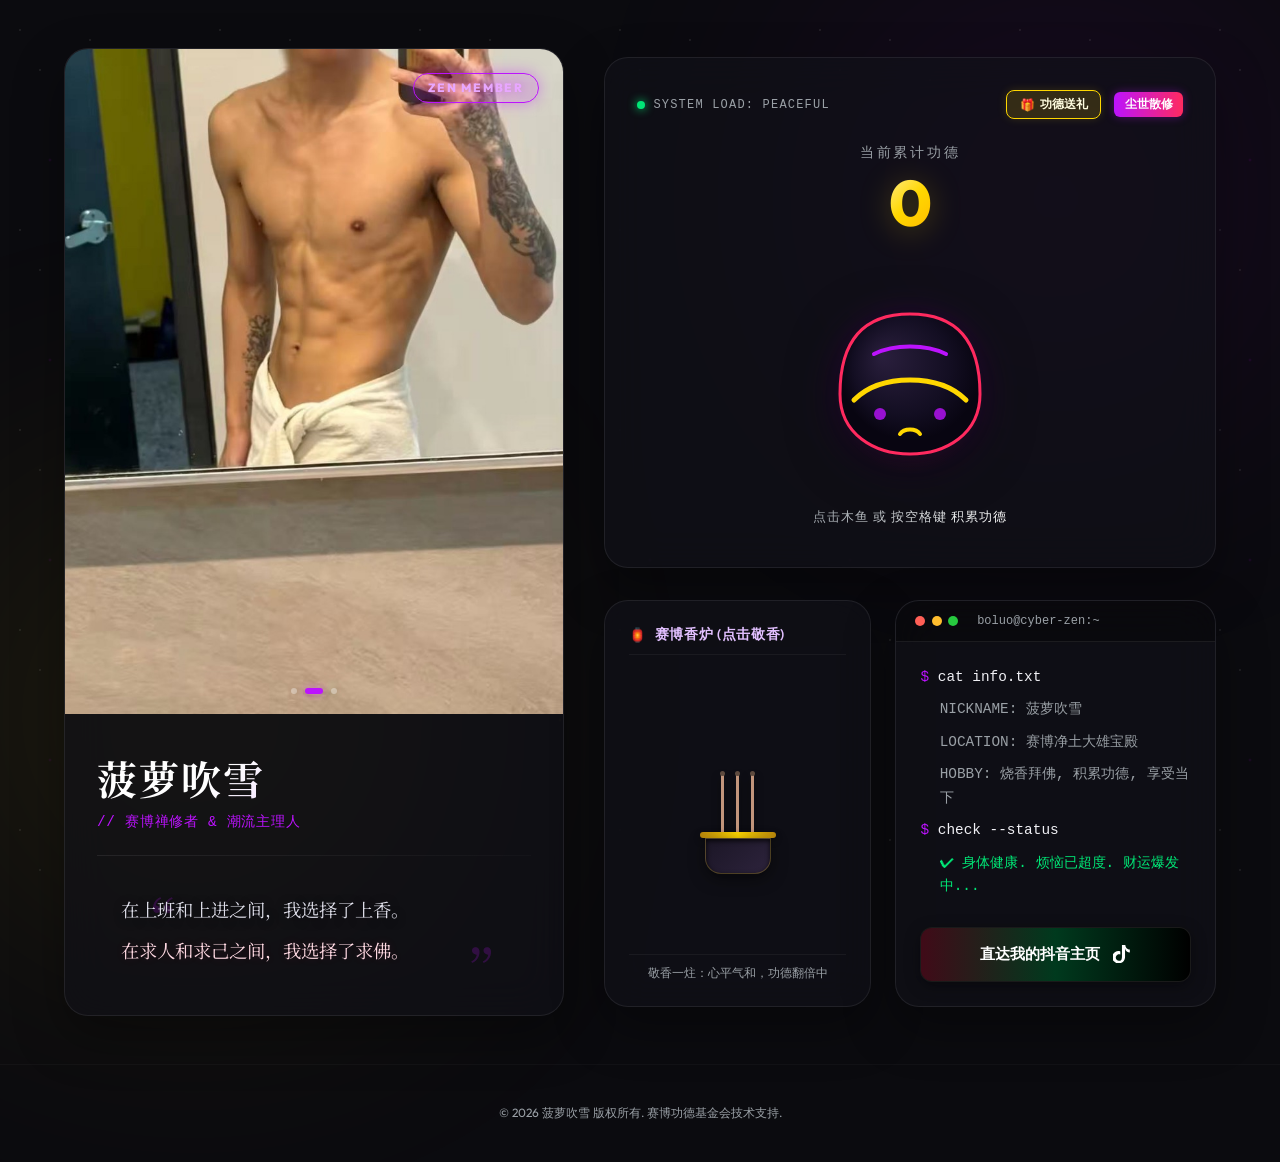
==== index.html @ 0ff8e0d1 "Deploy to GitHub Pages with SSL support" ====
<!DOCTYPE html>
<html lang="zh-CN">
<head>
    <meta charset="UTF-8">
    <meta name="viewport" content="width=device-width, initial-scale=1.0">
    <title>ZXW.LAT | 赛博禅境</title>
    <meta name="description" content="在上班和上进之间，我选择了上香；在求人和求己之间，我选择了求佛。来电子功德林，在线敲木鱼超度一切烦恼。">
    
    <!-- 社交分享卡片元数据 (Open Graph & Twitter Cards) -->
    <meta property="og:type" content="website">
    <meta property="og:url" content="https://zxw.lat/">
    <meta property="og:title" content="ZXW.LAT | 赛博禅境">
    <meta property="og:description" content="在上班和上进之间，我选择了上香；在求人和求己之间，我选择了求佛。来电子功德林，在线敲木鱼超度一切烦恼。">
    <meta property="og:image" content="https://wxid220-sketch.github.io/zxw-lat-cyber-zen/photo1.jpg">
    <meta name="twitter:card" content="summary_large_image">
    <meta name="twitter:url" content="https://zxw.lat/">
    <meta name="twitter:title" content="ZXW.LAT | 赛博禅境">
    <meta name="twitter:description" content="在上班和上进之间，我选择了上香；在求人和求己之间，我选择了求佛。">
    <meta name="twitter:image" content="https://wxid220-sketch.github.io/zxw-lat-cyber-zen/photo1.jpg">
    
    <!-- Google Fonts -->
    <link rel="preconnect" href="https://fonts.googleapis.com">
    <link rel="preconnect" href="https://fonts.gstatic.com" crossorigin>
    <link href="https://fonts.googleapis.com/css2?family=Noto+Serif+SC:wght@400;700&family=Outfit:wght@300;400;600;800&display=swap" rel="stylesheet">
    <!-- Style Sheet -->
    <link rel="stylesheet" href="index.css">
</head>
<body>
    <!-- 粒子及渐变背景层 -->
    <div class="stars-container"></div>
    <div class="ambient-glow bg-glow-purple"></div>
    <div class="ambient-glow bg-glow-gold"></div>

    <!-- 花瓣雨/飘叶特效容器 -->
    <div class="flower-rain-container" id="flower-rain-layer"></div>

    <main class="main-container">
        <!-- 左侧：氛围主角区 -->
        <section class="profile-section">
            <div class="glass-card profile-card">
                <!-- 交互式相册轮播区 -->
                <div class="image-wrapper" id="carousel-wrapper">
                    <div class="carousel-slides">
                        <div class="carousel-slide active" data-index="0">
                            <img src="https://wxid220-sketch.github.io/zxw-lat-cyber-zen/photo1.jpg" alt="花海躺平" class="hero-image">
                        </div>
                        <div class="carousel-slide" data-index="1">
                            <img src="https://wxid220-sketch.github.io/zxw-lat-cyber-zen/photo2.jpg" alt="菠萝吹雪自拍" class="hero-image">
                        </div>
                        <div class="carousel-slide" data-index="2">
                            <img src="https://wxid220-sketch.github.io/zxw-lat-cyber-zen/photo3.jpg" alt="高冷猫咪" class="hero-image">
                        </div>
                    </div>
                    <div class="image-overlay"></div>
                    <div class="badge neon-badge">ZEN MEMBER</div>
                    
                    <!-- 轮播控制键 -->
                    <button class="carousel-btn prev-btn" id="carousel-prev-btn" aria-label="上一张">&lt;</button>
                    <button class="carousel-btn next-btn" id="carousel-next-btn" aria-label="下一张">&gt;</button>
                    
                    <!-- 指示器 -->
                    <div class="carousel-indicators">
                        <span class="indicator active" data-index="0"></span>
                        <span class="indicator" data-index="1"></span>
                        <span class="indicator" data-index="2"></span>
                    </div>
                </div>
                <div class="profile-details">
                    <h1 class="user-title">菠萝吹雪</h1>
                    <p class="user-subtitle">// 赛博禅修者 & 潮流主理人</p>
                    <div class="divider"></div>
                    <div class="manifesto-box">
                        <span class="quote-icon">“</span>
                        <p class="manifesto-text">在上班和上进之间，我选择了上香。</p>
                        <p class="manifesto-text">在求人和求己之间，我选择了求佛。</p>
                        <span class="quote-icon right">”</span>
                    </div>
                </div>
            </div>
        </section>

        <!-- 右侧：赛博木鱼与交互区 -->
        <section class="interactive-section">
            <!-- 电子木鱼卡片 -->
            <div class="glass-card woodfish-card">
                <div class="card-header">
                    <div class="status-dot pulsing"></div>
                    <span class="status-text">SYSTEM LOAD: PEACEFUL</span>
                    
                    <!-- 动态流量送礼按钮 -->
                    <button class="btn-gift-trigger" id="gift-open-btn">
                        <span class="gift-icon">🎁</span> 功德送礼
                    </button>
                    <div class="zen-rank-badge" id="zen-rank">尘世散修</div>
                </div>

                <div class="merit-counter-container">
                    <div class="merit-label">当前累计功德</div>
                    <div class="merit-value" id="merit-val">0</div>
                </div>

                <!-- 木鱼敲击区域 -->
                <div class="woodfish-area" id="woodfish-btn">
                    <div class="woodfish-glow"></div>
                    <div class="floating-text-container" id="floating-container"></div>
                    <!-- 木鱼 SVG 矢量图 -->
                    <svg class="woodfish-svg" viewBox="0 0 100 100" xmlns="http://www.w3.org/2000/svg">
                        <path d="M 50,15 
                                 C 25,15 15,30 15,55 
                                 C 15,75 32,85 50,85 
                                 C 68,85 85,75 85,55 
                                 C 85,30 75,15 50,15 Z" 
                              fill="url(#woodfish-gradient)" 
                              stroke="#ff2a5f" 
                              stroke-width="1.5" />
                        <path d="M 32,35 C 42,30 58,30 68,35" fill="none" stroke="#bc13fe" stroke-width="2" stroke-linecap="round" />
                        <path d="M 22,58 C 30,50 40,48 50,48 C 60,48 70,50 78,58" fill="none" stroke="#ffd700" stroke-width="2.5" stroke-linecap="round" />
                        <circle cx="35" cy="65" r="3" fill="#bc13fe" opacity="0.8" />
                        <circle cx="65" cy="65" r="3" fill="#bc13fe" opacity="0.8" />
                        <path d="M 45,75 C 47,72 53,72 55,75" fill="none" stroke="#ffd700" stroke-width="2" stroke-linecap="round" />
                        <defs>
                            <radialGradient id="woodfish-gradient" cx="50%" cy="40%" r="50%" fx="30%" fy="30%">
                                <stop offset="0%" stop-color="#2a1f3d" />
                                <stop offset="70%" stop-color="#130e22" />
                                <stop offset="100%" stop-color="#080511" />
                            </radialGradient>
                        </defs>
                    </svg>
                    <div class="tap-hint">点击木鱼 或 按空格键 积累功德</div>
                </div>
            </div>

            <!-- 下方互动二合一：电子香炉 & 社交终端 -->
            <div class="interactive-grid">
                <!-- 电子香炉卡片 -->
                <div class="glass-card incense-card" id="incense-pot">
                    <div class="incense-header">
                        <span class="card-icon">🏮</span>
                        <span class="incense-title">赛博香炉 (点击敬香)</span>
                    </div>
                    <div class="incense-body">
                        <div class="smoke-container">
                            <div class="smoke-line line-1"></div>
                            <div class="smoke-line line-2"></div>
                            <div class="smoke-line line-3"></div>
                        </div>
                        <div class="incense-sticks">
                            <div class="stick stick-1"><div class="stick-tip"></div></div>
                            <div class="stick stick-2"><div class="stick-tip"></div></div>
                            <div class="stick stick-3"><div class="stick-tip"></div></div>
                        </div>
                        <div class="burner">
                            <div class="burner-brim"></div>
                            <div class="burner-body"></div>
                        </div>
                    </div>
                    <div class="incense-status" id="incense-hint">敬香一炷：心平气和，功德翻倍中</div>
                </div>

                <!-- 抖音入口与信息卡片 -->
                <div class="glass-card terminal-card">
                    <div class="terminal-header">
                        <div class="window-dot red"></div>
                        <div class="window-dot yellow"></div>
                        <div class="window-dot green"></div>
                        <span class="terminal-title">boluo@cyber-zen:~</span>
                    </div>
                    <div class="terminal-body">
                        <p class="term-line"><span class="term-prompt">$</span> cat info.txt</p>
                        <p class="term-output">NICKNAME: 菠萝吹雪</p>
                        <p class="term-output">LOCATION: 赛博净土大雄宝殿</p>
                        <p class="term-output">HOBBY: 烧香拜佛, 积累功德, 享受当下</p>
                        <p class="term-line"><span class="term-prompt">$</span> check --status</p>
                        <p class="term-output text-success">✔ 身体健康. 烦恼已超度. 财运爆发中...</p>
                        
                        <a href="https://www.douyin.com/user/MS4wLjABAAAAS2Da8JoiuY9C37Lt2J291z_Tq6Aw5gjh81apmEqzlpU?from_tab_name=main" 
                           target="_blank" 
                           class="btn-douyin">
                            <span class="btn-text">直达我的抖音主页</span>
                            <svg class="icon-douyin" viewBox="0 0 24 24" xmlns="http://www.w3.org/2000/svg">
                                <path d="M12.53.02C13.84 0 15.14.01 16.44 0c.08 1.53.63 3.09 1.75 4.17 1.12 1.11 2.7 1.62 4.24 1.79v4.03c-1.44-.07-2.88-.54-4.05-1.4-1.17-.86-1.95-2.18-2.23-3.61-.03-.15-.05-.3-.08-.45-.01.07-.01.14-.01.2v11.16c-.01 2.36-.93 4.67-2.65 6.29-1.72 1.62-4.14 2.47-6.49 2.37-2.35-.1-4.6-1.22-6.07-3.06-1.47-1.84-2.07-4.29-1.7-6.62.37-2.33 1.75-4.42 3.79-5.61 2.04-1.19 4.6-1.44 6.84-.71v4.2c-1.24-.48-2.66-.4-3.83.21-1.17.61-1.98 1.83-2.19 3.15-.21 1.32.22 2.71 1.13 3.68.91.97 2.27 1.45 3.59 1.3 1.32-.15 2.5-1.01 2.99-2.25.49-1.24.47-2.67.47-3.99V.02h4.37z" 
                                      fill="currentColor"/>
                            </svg>
                        </a>
                    </div>
                </div>
            </div>
        </section>
    </main>

    <!-- 功德送礼与充值弹窗 (Modal) -->
    <div class="modal-overlay" id="payment-modal">
        <div class="modal-card">
            <button class="modal-close-btn" id="gift-close-btn">&times;</button>
            <h2 class="modal-title">🏮 功德藏宝阁 🏮</h2>
            <p class="modal-subtitle">选择贡品打赏主理人，获得十倍福报加持</p>
            
            <!-- 礼物货架 -->
            <div class="gift-grid">
                <div class="gift-item active" data-price="6.66" data-merit="99" data-name="清幽雅兰" data-icon="🌸">
                    <span class="gift-item-icon">🌸</span>
                    <h3 class="gift-item-name">清幽雅兰</h3>
                    <p class="gift-item-merit">功德 +99</p>
                    <div class="gift-item-price">助印 ¥6.66</div>
                </div>
                <div class="gift-item" data-price="9.99" data-merit="199" data-name="佛前心灯" data-icon="🕯️">
                    <span class="gift-item-icon">🕯️</span>
                    <h3 class="gift-item-name">佛前心灯</h3>
                    <p class="gift-item-merit">功德 +199</p>
                    <div class="gift-item-price">助印 ¥9.99</div>
                </div>
                <div class="gift-item" data-price="66.6" data-merit="999" data-name="金丝沉香" data-icon="📿">
                    <span class="gift-item-icon">📿</span>
                    <h3 class="gift-item-name">金丝沉香</h3>
                    <p class="gift-item-merit">功德 +999</p>
                    <div class="gift-item-price">助印 ¥66.60</div>
                </div>
                <div class="gift-item" data-price="188" data-merit="9999" data-name="琉璃万寿灯" data-icon="🏮">
                    <span class="gift-item-icon">🏮</span>
                    <h3 class="gift-item-name">琉璃万寿灯</h3>
                    <p class="gift-item-merit">功德 +9999</p>
                    <div class="gift-item-price">助印 ¥188.00</div>
                </div>
            </div>

            <!-- 支付方式切换 (微信/支付宝) -->
            <div class="pay-methods-tabs">
                <button class="pay-tab active" data-target="wechat">
                    <span class="tab-icon wx-green">●</span> 微信支付
                </button>
                <button class="pay-tab" data-target="alipay">
                    <span class="tab-icon alipay-blue">●</span> 支付宝支付
                </button>
            </div>

            <!-- 二维码显示区域 -->
            <div class="qrcode-area">
                <div class="qrcode-wrapper">
                    <!-- SVG 模拟中国主流支付二维码 -->
                    <svg class="qrcode-svg" viewBox="0 0 100 100" xmlns="http://www.w3.org/2000/svg">
                        <!-- 二维码背景框 -->
                        <rect x="5" y="5" width="90" height="90" fill="#fff" rx="4" />
                        <!-- 三个角的定位方块 -->
                        <rect x="12" y="12" width="22" height="22" fill="currentColor" class="qr-primary-color" />
                        <rect x="16" y="16" width="14" height="14" fill="#fff" />
                        <rect x="19" y="19" width="8" height="8" fill="currentColor" class="qr-primary-color" />
                        
                        <rect x="66" y="12" width="22" height="22" fill="currentColor" class="qr-primary-color" />
                        <rect x="70" y="16" width="14" height="14" fill="#fff" />
                        <rect x="73" y="19" width="8" height="8" fill="currentColor" class="qr-primary-color" />
                        
                        <rect x="12" y="66" width="22" height="22" fill="currentColor" class="qr-primary-color" />
                        <rect x="16" y="70" width="14" height="14" fill="#fff" />
                        <rect x="19" y="73" width="8" height="8" fill="currentColor" class="qr-primary-color" />
                        
                        <!-- 二维码数据点随机样式 -->
                        <path d="M 40,12 H 55 V 20 H 40 Z M 45,28 H 60 V 36 H 45 Z M 12,42 H 25 V 50 H 12 Z M 66,42 H 88 V 50 H 66 Z M 40,55 H 55 V 63 H 40 Z M 66,66 H 75 V 75 H 66 Z M 78,78 H 88 V 88 H 78 Z" fill="currentColor" class="qr-primary-color" opacity="0.85" />
                        <path d="M 45,45 H 55 V 52 H 45 Z M 52,66 H 60 V 78 H 52 Z M 32,78 H 45 V 88 H 32 Z M 78,55 H 85 V 63 H 78 Z M 28,28 H 36 V 42 H 28 Z" fill="currentColor" class="qr-primary-color" opacity="0.75" />
                        
                        <!-- 中心的小支付图标占位 -->
                        <rect x="42" y="42" width="16" height="16" fill="#fff" rx="2" />
                        <circle cx="50" cy="50" r="5" fill="currentColor" class="qr-primary-color" />
                    </svg>
                    <div class="qrcode-scan-line"></div>
                </div>
                <div class="qrcode-tip" id="payment-hint">请扫描微信支付码供奉礼物</div>
                <div class="qrcode-help">（注：运营时将 qrcode.svg 替换为您的真实微信/支付宝收款码即可）</div>
            </div>

            <!-- 完成按钮 -->
            <button class="btn-confirm-pay" id="confirm-pay-btn">我已扫码支付，立即供奉</button>
        </div>
    </div>

    <footer class="footer">
        <p>© 2026 菠萝吹雪 版权所有. 赛博功德基金会技术支持.</p>
    </footer>

    <!-- App Logic -->
    <script src="app.js"></script>
</body>
</html>
---- index.css ----
/* 全局重置与设计系统 */
:root {
    --bg-dark: #0b0b0f;
    --bg-card: rgba(18, 18, 26, 0.65);
    --border-color: rgba(255, 255, 255, 0.08);
    --text-primary: #f0f0f5;
    --text-secondary: #9aa0a6;
    
    --neon-purple: #bc13fe;
    --neon-purple-glow: rgba(188, 19, 254, 0.4);
    --neon-gold: #ffd700;
    --neon-gold-glow: rgba(255, 215, 0, 0.45);
    --neon-red: #ff2a5f;
    --neon-red-glow: rgba(255, 42, 95, 0.4);
    
    --wx-green: #07c160;
    --alipay-blue: #1677ff;
    
    --font-heading: 'Noto Serif SC', serif;
    --font-sans: 'Outfit', -apple-system, BlinkMacSystemFont, "Segoe UI", Roboto, sans-serif;
}

* {
    box-sizing: border-box;
    margin: 0;
    padding: 0;
}

body {
    background-color: var(--bg-dark);
    color: var(--text-primary);
    font-family: var(--font-sans);
    min-height: 100vh;
    display: flex;
    flex-direction: column;
    overflow-x: hidden;
    position: relative;
}

/* 粒子背景 & 霓虹环境光 */
.stars-container {
    position: fixed;
    top: 0;
    left: 0;
    width: 100%;
    height: 100%;
    background-image: 
        radial-gradient(1px 1px at 20px 30px, #ffffff, rgba(0,0,0,0)),
        radial-gradient(1px 1px at 40px 70px, #ffffff, rgba(0,0,0,0)),
        radial-gradient(2px 2px at 50px 160px, rgba(188, 19, 254, 0.5), rgba(0,0,0,0)),
        radial-gradient(1px 1px at 90px 40px, #ffffff, rgba(0,0,0,0)),
        radial-gradient(1px 1px at 130px 80px, #ffffff, rgba(0,0,0,0)),
        radial-gradient(2px 2px at 160px 120px, rgba(255, 215, 0, 0.5), rgba(0,0,0,0));
    background-repeat: repeat;
    background-size: 200px 200px;
    opacity: 0.25;
    z-index: 0;
    pointer-events: none;
    animation: backgroundShift 120s linear infinite;
}

@keyframes backgroundShift {
    from { background-position: 0 0; }
    to { background-position: 1000px 1000px; }
}

.ambient-glow {
    position: fixed;
    border-radius: 50%;
    filter: blur(140px);
    z-index: 0;
    pointer-events: none;
    opacity: 0.18;
}

.bg-glow-purple {
    width: 45vw;
    height: 45vw;
    background: radial-gradient(circle, var(--neon-purple), transparent 70%);
    top: -10%;
    right: -5%;
}

.bg-glow-gold {
    width: 50vw;
    height: 50vw;
    background: radial-gradient(circle, var(--neon-gold), transparent 70%);
    bottom: -15%;
    left: -10%;
}

/* 花瓣雨特效容器 */
.flower-rain-container {
    position: fixed;
    top: 0;
    left: 0;
    width: 100%;
    height: 100%;
    z-index: 99;
    pointer-events: none;
    overflow: hidden;
}

/* 独立花瓣样式 */
.flower-petal {
    position: absolute;
    width: 18px;
    height: 12px;
    background: linear-gradient(135deg, #ff7ba0, #ff4081);
    border-radius: 50% 0 50% 50%; /* 拟真桃花瓣 */
    opacity: 0.8;
    pointer-events: none;
    animation: petalFall 4s linear forwards;
}

@keyframes petalFall {
    0% {
        transform: translateY(-20px) rotate(0deg) translateX(0);
        opacity: 0;
    }
    10% {
        opacity: 0.85;
    }
    90% {
        opacity: 0.85;
    }
    100% {
        transform: translateY(105vh) rotate(540deg) translateX(var(--drift-x, 80px));
        opacity: 0;
    }
}

/* 核心布局 */
.main-container {
    flex: 1;
    width: 100%;
    max-width: 1200px;
    margin: 0 auto;
    padding: 3rem 1.5rem;
    display: grid;
    grid-template-columns: 4.5fr 5.5fr;
    gap: 2.5rem;
    align-items: center;
    position: relative;
    z-index: 1;
}

/* 磨砂玻璃卡片基底 */
.glass-card {
    background: var(--bg-card);
    border: 1px solid var(--border-color);
    border-radius: 24px;
    backdrop-filter: blur(20px);
    -webkit-backdrop-filter: blur(20px);
    box-shadow: 0 20px 50px rgba(0, 0, 0, 0.35);
    overflow: hidden;
    transition: transform 0.4s cubic-bezier(0.165, 0.84, 0.44, 1), 
                box-shadow 0.4s cubic-bezier(0.165, 0.84, 0.44, 1), 
                border-color 0.3s ease;
}

.glass-card:hover {
    border-color: rgba(255, 255, 255, 0.15);
    box-shadow: 0 30px 60px rgba(0, 0, 0, 0.45);
}

/* 左侧卡片 - Profile Card */
.profile-card {
    display: flex;
    flex-direction: column;
}

.image-wrapper {
    position: relative;
    width: 100%;
    padding-top: 133.33%; /* 3:4 aspect ratio */
    overflow: hidden;
}

.carousel-slides {
    position: absolute;
    top: 0;
    left: 0;
    width: 100%;
    height: 100%;
}

.carousel-slide {
    position: absolute;
    top: 0;
    left: 0;
    width: 100%;
    height: 100%;
    opacity: 0;
    z-index: 0;
    transition: opacity 0.6s ease-in-out;
}

.carousel-slide.active {
    opacity: 1;
    z-index: 1;
}

.hero-image {
    position: absolute;
    top: 0;
    left: 0;
    width: 100%;
    height: 100%;
    object-fit: cover;
    transition: transform 0.8s cubic-bezier(0.165, 0.84, 0.44, 1);
}

.carousel-slide.active:hover .hero-image {
    transform: scale(1.04);
}

/* 轮播切换按钮 */
.carousel-btn {
    position: absolute;
    top: 50%;
    transform: translateY(-50%);
    background: rgba(11, 11, 15, 0.55);
    border: 1px solid rgba(255, 255, 255, 0.1);
    backdrop-filter: blur(8px);
    -webkit-backdrop-filter: blur(8px);
    color: #fff;
    width: 38px;
    height: 38px;
    border-radius: 50%;
    cursor: pointer;
    display: flex;
    align-items: center;
    justify-content: center;
    font-size: 1.1rem;
    z-index: 3;
    opacity: 0; /* 默认隐藏，卡片 hover 时展示 */
    transition: opacity 0.3s ease, background-color 0.2s ease, transform 0.2s ease;
}

.carousel-btn:hover {
    background: rgba(188, 19, 254, 0.5);
    border-color: var(--neon-purple);
    box-shadow: 0 0 12px var(--neon-purple-glow);
}

.prev-btn {
    left: 1.2rem;
}

.next-btn {
    right: 1.2rem;
}

.image-wrapper:hover .carousel-btn {
    opacity: 1;
}

/* 轮播圆点指示器 */
.carousel-indicators {
    position: absolute;
    bottom: 1.2rem;
    left: 50%;
    transform: translateX(-50%);
    display: flex;
    gap: 8px;
    z-index: 3;
}

.indicator {
    width: 6px;
    height: 6px;
    background: rgba(255, 255, 255, 0.35);
    border-radius: 50%;
    cursor: pointer;
    transition: all 0.3s cubic-bezier(0.165, 0.84, 0.44, 1);
}

.indicator.active {
    width: 18px;
    background: var(--neon-purple);
    border-radius: 4px;
    box-shadow: 0 0 8px var(--neon-purple-glow);
}

.image-overlay {
    position: absolute;
    top: 0;
    left: 0;
    width: 100%;
    height: 100%;
    background: linear-gradient(to bottom, transparent 60%, rgba(11, 11, 15, 0.95) 100%);
    pointer-events: none;
}

.badge {
    position: absolute;
    top: 1.5rem;
    right: 1.5rem;
    font-weight: 800;
    font-size: 0.75rem;
    letter-spacing: 0.15em;
    padding: 0.4rem 0.9rem;
    border-radius: 50px;
    z-index: 2;
}

.neon-badge {
    background: rgba(188, 19, 254, 0.15);
    border: 1px solid var(--neon-purple);
    color: #e8a7ff;
    text-shadow: 0 0 10px var(--neon-purple-glow);
    box-shadow: 0 0 15px var(--neon-purple-glow);
    animation: badgePulse 2s ease-in-out infinite alternate;
}

@keyframes badgePulse {
    from { opacity: 0.8; box-shadow: 0 0 10px var(--neon-purple-glow); }
    to { opacity: 1; box-shadow: 0 0 20px var(--neon-purple); }
}

.profile-details {
    padding: 2.2rem 2rem;
}

.user-title {
    font-family: var(--font-heading);
    font-weight: 700;
    font-size: 2.5rem;
    letter-spacing: 0.05em;
    background: linear-gradient(135deg, #fff 30%, #e2c0ff 70%, var(--neon-purple) 100%);
    -webkit-background-clip: text;
    -webkit-text-fill-color: transparent;
}

.user-subtitle {
    font-size: 0.9rem;
    color: var(--neon-purple);
    margin-top: 0.4rem;
    font-family: monospace;
    letter-spacing: 0.05em;
}

.divider {
    height: 1px;
    background: linear-gradient(to right, var(--border-color), rgba(255, 255, 255, 0.02));
    margin: 1.5rem 0;
}

.manifesto-box {
    position: relative;
    padding: 0.8rem 1.5rem;
}

.quote-icon {
    position: absolute;
    font-family: var(--font-heading);
    font-size: 3.5rem;
    color: rgba(188, 19, 254, 0.2);
    line-height: 1;
}

.quote-icon.right {
    right: 0.5rem;
    bottom: -1.2rem;
}

.manifesto-box :not(.quote-icon) {
    position: relative;
    z-index: 1;
}

.manifesto-text {
    font-family: var(--font-heading);
    font-size: 1.15rem;
    line-height: 1.8;
    color: #dedee9;
    text-shadow: 0 2px 10px rgba(0, 0, 0, 0.5);
}

.manifesto-text:last-of-type {
    margin-top: 0.5rem;
    color: #ffdae3;
    text-shadow: 0 0 10px rgba(255, 42, 95, 0.15);
}

/* 右侧卡片 - Interactive Section */
.interactive-section {
    display: flex;
    flex-direction: column;
    gap: 2rem;
}

.woodfish-card {
    padding: 2rem;
    display: flex;
    flex-direction: column;
    align-items: center;
    position: relative;
}

.card-header {
    width: 100%;
    display: flex;
    align-items: center;
    justify-content: space-between;
    margin-bottom: 1.5rem;
}

.zen-rank-badge {
    background: linear-gradient(90deg, #bc13fe, #ff2a5f);
    border-radius: 6px;
    font-size: 0.75rem;
    font-weight: 600;
    padding: 0.25rem 0.65rem;
    color: #fff;
    box-shadow: 0 0 10px rgba(188, 19, 254, 0.35);
    font-family: var(--font-sans);
}

/* 功德送礼触发按钮 */
.btn-gift-trigger {
    background: rgba(255, 215, 0, 0.15);
    border: 1px solid var(--neon-gold);
    color: #fffde0;
    font-size: 0.75rem;
    font-weight: 700;
    padding: 0.3rem 0.8rem;
    border-radius: 8px;
    cursor: pointer;
    font-family: var(--font-sans);
    display: flex;
    align-items: center;
    gap: 0.3rem;
    transition: transform 0.2s ease, box-shadow 0.2s ease, background 0.2s ease;
    box-shadow: 0 0 10px rgba(255, 215, 0, 0.15);
    margin-right: 0.8rem;
}

.btn-gift-trigger:hover {
    background: rgba(255, 215, 0, 0.25);
    transform: translateY(-1px);
    box-shadow: 0 0 15px rgba(255, 215, 0, 0.4);
}

.btn-gift-trigger:active {
    transform: translateY(1px);
}

.status-dot {
    width: 8px;
    height: 8px;
    background-color: #00e676;
    border-radius: 50%;
    box-shadow: 0 0 10px #00e676;
}

.status-dot.pulsing {
    animation: statusPulse 1.5s infinite;
}

@keyframes statusPulse {
    0% { transform: scale(1); opacity: 1; }
    50% { transform: scale(1.3); opacity: 0.5; }
    100% { transform: scale(1); opacity: 1; }
}

.status-text {
    font-size: 0.75rem;
    letter-spacing: 0.1em;
    color: var(--text-secondary);
    font-family: monospace;
    margin-right: auto;
    margin-left: 0.5rem;
}

.merit-counter-container {
    text-align: center;
    margin-bottom: 2rem;
}

.merit-label {
    font-size: 0.85rem;
    color: var(--text-secondary);
    letter-spacing: 0.2em;
    text-transform: uppercase;
}

.merit-value {
    font-size: 4rem;
    font-weight: 800;
    letter-spacing: -0.02em;
    background: linear-gradient(135deg, #ffffff 0%, var(--neon-gold) 50%, #ffa500 100%);
    -webkit-background-clip: text;
    -webkit-text-fill-color: transparent;
    filter: drop-shadow(0 4px 15px rgba(255, 215, 0, 0.25));
    transition: transform 0.08s cubic-bezier(0.175, 0.885, 0.32, 1.275);
}

/* 木鱼交互区域 */
.woodfish-area {
    position: relative;
    width: 260px;
    height: 260px;
    display: flex;
    flex-direction: column;
    justify-content: center;
    align-items: center;
    cursor: pointer;
    user-select: none;
    -webkit-user-select: none;
}

.woodfish-glow {
    position: absolute;
    width: 140px;
    height: 140px;
    background: radial-gradient(circle, var(--neon-red-glow), transparent 70%);
    border-radius: 50%;
    z-index: 0;
    pointer-events: none;
    opacity: 0.5;
    transition: transform 0.3s ease, opacity 0.3s ease;
}

.woodfish-area:hover .woodfish-glow {
    transform: scale(1.3);
    opacity: 0.8;
}

.woodfish-svg {
    width: 200px;
    height: 200px;
    z-index: 1;
    transition: transform 0.06s cubic-bezier(0.175, 0.885, 0.32, 1.275);
    filter: drop-shadow(0 10px 25px rgba(0, 0, 0, 0.6)) 
            drop-shadow(0 0 12px rgba(188, 19, 254, 0.15));
}

.tap-hint {
    margin-top: 1.5rem;
    font-size: 0.8rem;
    color: var(--text-secondary);
    letter-spacing: 0.08em;
    z-index: 1;
    background: linear-gradient(90deg, var(--text-secondary), #fff, var(--text-secondary));
    background-size: 200% auto;
    -webkit-background-clip: text;
    -webkit-text-fill-color: transparent;
    animation: flowText 4s linear infinite;
}

@keyframes flowText {
    0% { background-position: 0% 50%; }
    50% { background-position: 100% 50%; }
    100% { background-position: 0% 50%; }
}

/* 功德飘字与金光粒子容器 */
.floating-text-container {
    position: absolute;
    top: 0;
    left: 0;
    width: 100%;
    height: 100%;
    pointer-events: none;
    z-index: 10;
    overflow: visible;
}

.floating-text {
    position: absolute;
    font-family: var(--font-heading);
    font-weight: 700;
    font-size: 1.35rem;
    transform: translate(-50%, -50%);
    animation: floatUp 0.85s cubic-bezier(0.25, 1, 0.5, 1) forwards;
    white-space: nowrap;
    text-shadow: 0 0 8px rgba(0,0,0,0.8);
}

@keyframes floatUp {
    0% {
        transform: translate(-50%, 0px) scale(0.6);
        opacity: 0;
    }
    15% {
        opacity: 1;
        transform: translate(-50%, -20px) scale(1.15);
    }
    100% {
        transform: translate(calc(-50% + var(--random-x, 0px)), -95px) scale(0.9);
        opacity: 0;
    }
}

/* 溅射粒子样式 */
.sparkle-particle {
    position: absolute;
    width: 5px;
    height: 5px;
    background-color: var(--neon-gold);
    border-radius: 50%;
    pointer-events: none;
    z-index: 12;
    box-shadow: 0 0 8px var(--neon-gold), 0 0 12px var(--neon-purple-glow);
    animation: explode 0.75s cubic-bezier(0.1, 0.8, 0.3, 1) forwards;
}

@keyframes explode {
    0% {
        transform: translate(-50%, -50%) scale(1.2);
        opacity: 1;
    }
    100% {
        transform: translate(calc(-50% + var(--dx, 0px)), calc(-50% + var(--dy, 0px))) scale(0.2);
        opacity: 0;
    }
}

/* 互动网格 */
.interactive-grid {
    display: grid;
    grid-template-columns: 1fr 1.2fr;
    gap: 1.5rem;
    width: 100%;
}

/* 电子香炉卡片样式 */
.incense-card {
    padding: 1.5rem;
    display: flex;
    flex-direction: column;
    justify-content: space-between;
    align-items: center;
    position: relative;
    cursor: pointer;
}

.incense-header {
    width: 100%;
    display: flex;
    align-items: center;
    gap: 0.5rem;
    font-size: 0.85rem;
    font-weight: 600;
    color: #e2c0ff;
    letter-spacing: 0.05em;
    border-bottom: 1px solid rgba(255, 255, 255, 0.05);
    padding-bottom: 0.6rem;
}

.incense-body {
    position: relative;
    display: flex;
    flex-direction: column;
    align-items: center;
    width: 100%;
    height: 140px;
    margin: 1rem 0;
}

/* 袅袅青烟 */
.smoke-container {
    position: absolute;
    top: 5px;
    width: 60px;
    height: 60px;
    display: flex;
    justify-content: space-around;
    pointer-events: none;
    opacity: 0;
    transition: opacity 0.5s ease;
}

.smoke-line {
    width: 2px;
    height: 100%;
    background: linear-gradient(to top, rgba(255, 255, 255, 0.25) 20%, transparent 100%);
    border-radius: 50%;
}

.incense-card.active .smoke-container {
    opacity: 1;
}

.incense-card.active .line-1 { animation: driftSmoke 3s ease-in-out infinite; }
.incense-card.active .line-2 { animation: driftSmoke 2.5s ease-in-out infinite 0.4s; }
.incense-card.active .line-3 { animation: driftSmoke 3.5s ease-in-out infinite 0.8s; }

@keyframes driftSmoke {
    0% {
        transform: translateY(10px) translateX(0) scaleY(0.7);
        opacity: 0;
    }
    30% {
        opacity: 0.6;
        transform: translateY(-10px) translateX(-5px) scaleY(1.1);
    }
    60% {
        transform: translateY(-30px) translateX(5px) scaleY(0.9);
    }
    100% {
        transform: translateY(-55px) translateX(-2px) scaleY(0.6);
        opacity: 0;
    }
}

/* 三支清香 */
.incense-sticks {
    display: flex;
    gap: 12px;
    position: absolute;
    bottom: 30px;
    z-index: 2;
}

.stick {
    width: 3px;
    height: 70px;
    background: #c2957b;
    position: relative;
    border-radius: 2px;
    box-shadow: 0 4px 8px rgba(0,0,0,0.5);
    transition: height 3s ease;
}

.stick-tip {
    position: absolute;
    top: -3px;
    left: -1px;
    width: 5px;
    height: 5px;
    background-color: #5d4a3e;
    border-radius: 50%;
    transition: background-color 0.5s ease, box-shadow 0.5s ease;
}

.incense-card.active .stick-tip {
    background-color: #ff3d00;
    box-shadow: 0 0 10px #ff3d00, 0 0 15px #ff9100;
    animation: tipGlow 1.5s ease-in-out infinite alternate;
}

@keyframes tipGlow {
    from { opacity: 0.7; transform: scale(0.9); }
    to { opacity: 1; transform: scale(1.2); }
}

.incense-card.active .stick {
    height: 40px;
}

/* 炉身 */
.burner {
    position: absolute;
    bottom: 0;
    display: flex;
    flex-direction: column;
    align-items: center;
    z-index: 3;
}

.burner-brim {
    width: 76px;
    height: 6px;
    background: linear-gradient(90deg, #b8860b, #ffd700, #b8860b);
    border-radius: 3px;
    box-shadow: 0 3px 6px rgba(0,0,0,0.4);
}

.burner-body {
    width: 66px;
    height: 36px;
    background: linear-gradient(135deg, #1b1626, #2d233c);
    border: 1px solid rgba(255, 215, 0, 0.2);
    border-radius: 0 0 16px 16px;
    box-shadow: inset 0 2px 5px rgba(0,0,0,0.8), 0 5px 15px rgba(0,0,0,0.5);
}

.incense-status {
    font-size: 0.75rem;
    color: var(--text-secondary);
    text-align: center;
    border-top: 1px solid rgba(255, 255, 255, 0.05);
    width: 100%;
    padding-top: 0.6rem;
    font-family: monospace;
}

/* 终端卡片 (Terminal Card) */
.terminal-card {
    display: flex;
    flex-direction: column;
}

.terminal-header {
    background: rgba(0, 0, 0, 0.35);
    padding: 0.8rem 1.2rem;
    display: flex;
    align-items: center;
    border-bottom: 1px solid var(--border-color);
}

.window-dot {
    width: 10px;
    height: 10px;
    border-radius: 50%;
    margin-right: 0.4rem;
}

.window-dot.red { background-color: #ff5f56; }
.window-dot.yellow { background-color: #ffbd2e; }
.window-dot.green { background-color: #27c93f; }

.terminal-title {
    font-family: monospace;
    font-size: 0.75rem;
    color: var(--text-secondary);
    margin-left: 0.8rem;
}

.terminal-body {
    padding: 1.5rem;
    font-family: monospace;
    font-size: 0.9rem;
    line-height: 1.6;
}

.term-line {
    color: #f0f0f5;
    margin-bottom: 0.6rem;
}

.term-prompt {
    color: var(--neon-purple);
}

.term-output {
    color: var(--text-secondary);
    padding-left: 1.2rem;
    margin-bottom: 0.6rem;
}

.text-success {
    color: #00e676 !important;
}

/* 抖音流光按钮 */
.btn-douyin {
    display: inline-flex;
    align-items: center;
    justify-content: center;
    gap: 0.8rem;
    width: 100%;
    margin-top: 1.2rem;
    padding: 0.9rem 1.8rem;
    border-radius: 12px;
    text-decoration: none;
    color: #ffffff;
    font-family: var(--font-sans);
    font-weight: 600;
    font-size: 0.95rem;
    position: relative;
    overflow: hidden;
    background: #000000;
    border: 1px solid rgba(255, 255, 255, 0.1);
    box-shadow: 0 4px 15px rgba(0, 0, 0, 0.4);
    transition: border-color 0.3s ease;
    z-index: 1;
}

.btn-douyin::before {
    content: '';
    position: absolute;
    top: 0;
    left: 0;
    width: 200%;
    height: 100%;
    background: linear-gradient(90deg, 
        transparent, 
        rgba(188, 19, 254, 0.25), 
        rgba(255, 42, 95, 0.25), 
        rgba(0, 230, 118, 0.25), 
        transparent);
    transition: transform 0.5s ease;
    transform: translateX(-50%);
    z-index: -1;
}

.btn-douyin:hover::before {
    animation: flowLight 2.5s linear infinite;
}

@keyframes flowLight {
    from { transform: translateX(-50%); }
    to { transform: translateX(50%); }
}

.btn-douyin:hover {
    border-color: rgba(255, 255, 255, 0.35);
    box-shadow: 0 6px 20px rgba(188, 19, 254, 0.15), 
                0 0 15px rgba(255, 42, 95, 0.15);
}

.btn-douyin:active {
    transform: translateY(1px);
}

.icon-douyin {
    width: 18px;
    height: 18px;
}

/* 功德送礼弹窗样式 (Modal & Form System) */
.modal-overlay {
    position: fixed;
    top: 0;
    left: 0;
    width: 100%;
    height: 100%;
    background: rgba(7, 7, 10, 0.7);
    backdrop-filter: blur(20px);
    -webkit-backdrop-filter: blur(20px);
    display: flex;
    justify-content: center;
    align-items: center;
    z-index: 9999;
    opacity: 0;
    pointer-events: none;
    transition: opacity 0.35s cubic-bezier(0.165, 0.84, 0.44, 1);
}

.modal-overlay.active {
    opacity: 1;
    pointer-events: auto;
}

.modal-card {
    background: rgba(20, 20, 28, 0.9);
    border: 1px solid rgba(255, 255, 255, 0.08);
    border-radius: 28px;
    width: 90%;
    max-width: 580px;
    padding: 2.2rem;
    position: relative;
    box-shadow: 0 30px 70px rgba(0, 0, 0, 0.6), 
                0 0 30px rgba(188, 19, 254, 0.15);
    transform: translateY(30px) scale(0.95);
    transition: transform 0.35s cubic-bezier(0.165, 0.84, 0.44, 1);
}

.modal-overlay.active .modal-card {
    transform: translateY(0) scale(1);
}

.modal-close-btn {
    position: absolute;
    top: 1.5rem;
    right: 1.5rem;
    background: none;
    border: none;
    color: var(--text-secondary);
    font-size: 2rem;
    line-height: 1;
    cursor: pointer;
    transition: color 0.2s ease;
}

.modal-close-btn:hover {
    color: #fff;
}

.modal-title {
    font-family: var(--font-heading);
    font-size: 1.7rem;
    font-weight: 700;
    text-align: center;
    color: #ffd700;
    text-shadow: 0 0 10px rgba(255, 215, 0, 0.25);
    letter-spacing: 0.1em;
}

.modal-subtitle {
    font-size: 0.8rem;
    color: var(--text-secondary);
    text-align: center;
    margin-top: 0.4rem;
    margin-bottom: 1.8rem;
    letter-spacing: 0.05em;
}

/* 礼物货架布局 */
.gift-grid {
    display: grid;
    grid-template-columns: repeat(4, 1fr);
    gap: 0.9rem;
    margin-bottom: 1.8rem;
}

.gift-item {
    background: rgba(255, 255, 255, 0.02);
    border: 1px solid rgba(255, 255, 255, 0.05);
    border-radius: 16px;
    padding: 1rem 0.5rem;
    text-align: center;
    cursor: pointer;
    transition: all 0.3s cubic-bezier(0.165, 0.84, 0.44, 1);
}

.gift-item-icon {
    font-size: 2rem;
    display: block;
    margin-bottom: 0.4rem;
    transition: transform 0.3s ease;
}

.gift-item-name {
    font-size: 0.8rem;
    font-weight: 600;
    color: #f0f0f5;
    margin-bottom: 0.2rem;
}

.gift-item-merit {
    font-size: 0.7rem;
    color: var(--neon-gold);
    font-weight: bold;
    margin-bottom: 0.5rem;
}

.gift-item-price {
    font-size: 0.75rem;
    font-weight: 600;
    color: var(--text-secondary);
    background: rgba(255, 255, 255, 0.04);
    padding: 0.2rem;
    border-radius: 6px;
}

.gift-item:hover {
    border-color: rgba(255, 255, 255, 0.15);
    background: rgba(255, 255, 255, 0.04);
}

.gift-item:hover .gift-item-icon {
    transform: scale(1.15) rotate(5deg);
}

/* 货架激活态 */
.gift-item.active {
    border-color: var(--neon-gold);
    background: rgba(255, 215, 0, 0.06);
    box-shadow: 0 0 15px rgba(255, 215, 0, 0.15);
}

.gift-item.active .gift-item-price {
    background: rgba(255, 215, 0, 0.2);
    color: #fffde0;
}

/* 支付渠道选项卡 */
.pay-methods-tabs {
    display: flex;
    gap: 1rem;
    margin-bottom: 1.5rem;
}

.pay-tab {
    flex: 1;
    background: rgba(255, 255, 255, 0.02);
    border: 1px solid rgba(255, 255, 255, 0.05);
    border-radius: 12px;
    padding: 0.75rem 1rem;
    color: var(--text-secondary);
    font-size: 0.85rem;
    font-weight: 600;
    cursor: pointer;
    display: flex;
    align-items: center;
    justify-content: center;
    gap: 0.5rem;
    transition: all 0.25s ease;
}

.tab-icon {
    font-size: 0.6rem;
    opacity: 0.5;
}

.wx-green { color: var(--wx-green); }
.alipay-blue { color: var(--alipay-blue); }

.pay-tab:hover {
    background: rgba(255, 255, 255, 0.04);
    border-color: rgba(255, 255, 255, 0.1);
}

/* 微信支付选中 */
.pay-tab.active[data-target="wechat"] {
    border-color: var(--wx-green);
    color: #fff;
    background: rgba(7, 193, 96, 0.06);
}

/* 支付宝选中 */
.pay-tab.active[data-target="alipay"] {
    border-color: var(--alipay-blue);
    color: #fff;
    background: rgba(22, 119, 255, 0.06);
}

.pay-tab.active .tab-icon {
    opacity: 1;
}

/* 二维码展示区域 */
.qrcode-area {
    background: rgba(0, 0, 0, 0.25);
    border: 1px solid rgba(255, 255, 255, 0.04);
    border-radius: 20px;
    padding: 1.5rem;
    display: flex;
    flex-direction: column;
    align-items: center;
}

.qrcode-wrapper {
    position: relative;
    width: 140px;
    height: 140px;
    border-radius: 12px;
    overflow: hidden;
    padding: 6px;
    background: #fff;
    box-shadow: 0 8px 25px rgba(0,0,0,0.5);
    margin-bottom: 1rem;
}

.qrcode-svg {
    width: 100%;
    height: 100%;
    display: block;
    color: var(--wx-green); /* 默认微信绿色主题 */
    transition: color 0.3s ease;
}

/* 二维码颜色随 Tab 切换 */
.qrcode-svg.alipay-theme {
    color: var(--alipay-blue);
}

/* 红色激光扫描线特效 */
.qrcode-scan-line {
    position: absolute;
    left: 0;
    width: 100%;
    height: 2px;
    background: linear-gradient(90deg, transparent, #ff2a5f, transparent);
    box-shadow: 0 0 8px #ff2a5f;
    animation: scanLine 2s linear infinite;
}

@keyframes scanLine {
    0% { top: 5%; }
    50% { top: 92%; }
    100% { top: 5%; }
}

.qrcode-tip {
    font-size: 0.8rem;
    font-weight: 600;
    color: var(--text-primary);
    margin-bottom: 0.2rem;
    letter-spacing: 0.05em;
}

.qrcode-help {
    font-size: 0.65rem;
    color: var(--text-secondary);
    text-align: center;
}

/* 确认供奉按钮 */
.btn-confirm-pay {
    width: 100%;
    margin-top: 1.5rem;
    background: linear-gradient(90deg, #bc13fe, #ff2a5f);
    border: none;
    border-radius: 12px;
    padding: 0.9rem;
    color: #fff;
    font-size: 0.9rem;
    font-weight: 700;
    cursor: pointer;
    box-shadow: 0 4px 15px rgba(255, 42, 95, 0.25);
    transition: transform 0.2s ease, box-shadow 0.2s ease;
}

.btn-confirm-pay:hover {
    transform: translateY(-1px);
    box-shadow: 0 6px 20px rgba(255, 42, 95, 0.4);
}

.btn-confirm-pay:active {
    transform: translateY(1px);
}

/* 页脚 */
.footer {
    width: 100%;
    text-align: center;
    padding: 2.5rem 1rem;
    margin-top: auto;
    font-size: 0.75rem;
    color: var(--text-secondary);
    border-top: 1px solid rgba(255, 255, 255, 0.03);
    position: relative;
    z-index: 1;
}

/* 响应式调整 */
@media (max-width: 900px) {
    .main-container {
        grid-template-columns: 1fr;
        padding: 2rem 1rem;
        gap: 2rem;
    }
    
    .profile-card {
        max-width: 500px;
        margin: 0 auto;
        width: 100%;
    }
    
    .interactive-section {
        max-width: 500px;
        margin: 0 auto;
        width: 100%;
    }
    
    .interactive-grid {
        grid-template-columns: 1fr;
    }
    
    .gift-grid {
        grid-template-columns: repeat(2, 1fr);
    }
    
    .user-title {
        font-size: 2.2rem;
    }
}

@media (max-width: 480px) {
    .merit-value {
        font-size: 3.2rem;
    }
    
    .woodfish-area {
        width: 220px;
        height: 220px;
    }
    
    .woodfish-svg {
        width: 170px;
        height: 170px;
    }
}
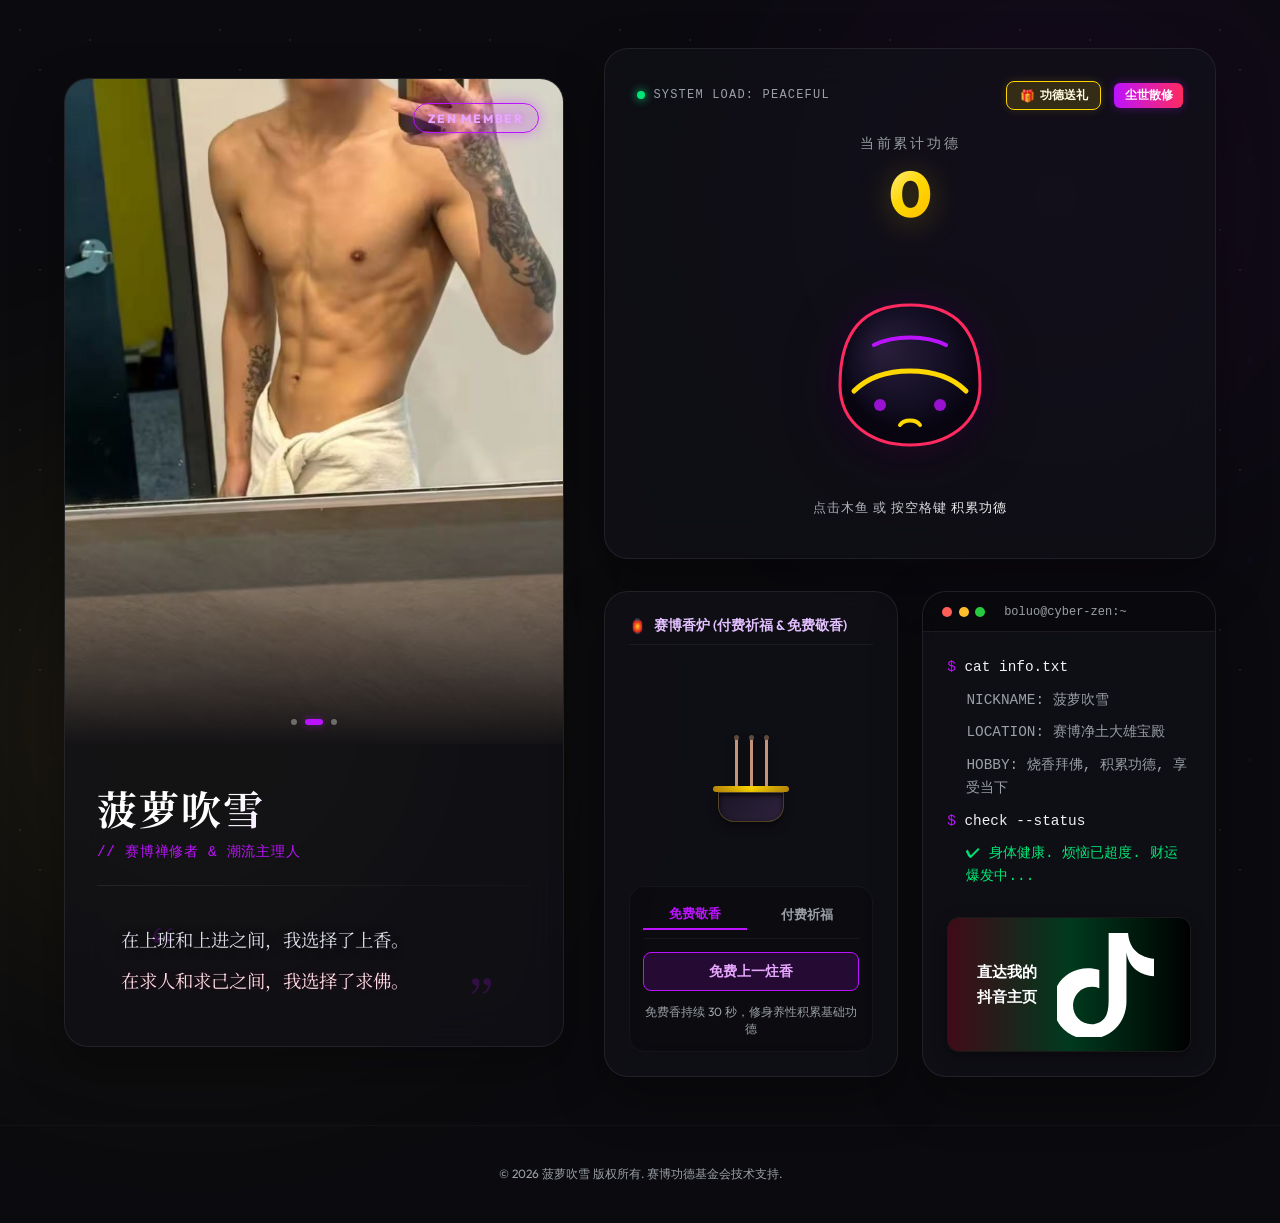
==== commit d58ddc8f: "Deploy to GitHub Pages with SSL support" ====
--- a/index.html
+++ b/index.html
@@ -87,7 +87,7 @@
                     <div class="status-dot pulsing"></div>
                     <span class="status-text">SYSTEM LOAD: PEACEFUL</span>
                     
-                    <!-- 动态流量送礼按钮 -->
+                    <!-- 功德送礼触发挂件 -->
                     <button class="btn-gift-trigger" id="gift-open-btn">
                         <span class="gift-icon">🎁</span> 功德送礼
                     </button>
@@ -130,31 +130,110 @@
                 </div>
             </div>
 
-            <!-- 下方互动二合一：电子香炉 & 社交终端 -->
+            <!-- 下方互动二合一：赛博香炉 & 社交终端 -->
             <div class="interactive-grid">
-                <!-- 电子香炉卡片 -->
-                <div class="glass-card incense-card" id="incense-pot">
+                <!-- 🏮 赛博香炉卡片 (全面更新的灵动敬香系统) -->
+                <div class="glass-card incense-card">
                     <div class="incense-header">
                         <span class="card-icon">🏮</span>
-                        <span class="incense-title">赛博香炉 (点击敬香)</span>
-                    </div>
-                    <div class="incense-body">
-                        <div class="smoke-container">
+                        <span class="incense-title">赛博香炉 (付费祈福 & 免费敬香)</span>
+                    </div>
+                    
+                    <div class="incense-body-wrapper">
+                        <!-- 视觉分层：付费心愿浮空渲染层 (z-index 极高，防弹幕遮挡) -->
+                        <div class="wish-banner-layer" id="wish-banner-layer">
+                            <!-- 烟雾缭绕的祈福展示字 -->
+                            <div class="wish-smoke-bubble" id="wish-smoke-bubble">
+                                <span class="wish-text">国泰民安，万事如意</span>
+                                <span class="wish-author">— 菠萝吹雪</span>
+                            </div>
+                        </div>
+
+                        <!-- 袅袅青烟 -->
+                        <div class="smoke-container" id="smoke-container">
                             <div class="smoke-line line-1"></div>
                             <div class="smoke-line line-2"></div>
                             <div class="smoke-line line-3"></div>
                         </div>
-                        <div class="incense-sticks">
+                        
+                        <!-- 三支清香 -->
+                        <div class="incense-sticks" id="incense-sticks">
                             <div class="stick stick-1"><div class="stick-tip"></div></div>
                             <div class="stick stick-2"><div class="stick-tip"></div></div>
                             <div class="stick stick-3"><div class="stick-tip"></div></div>
                         </div>
+                        
+                        <!-- 香炉炉身 -->
                         <div class="burner">
                             <div class="burner-brim"></div>
                             <div class="burner-body"></div>
                         </div>
                     </div>
-                    <div class="incense-status" id="incense-hint">敬香一炷：心平气和，功德翻倍中</div>
+                    
+                    <!-- 敬香互动面板 -->
+                    <div class="incense-control-panel">
+                        <!-- 模式切换 Tabs -->
+                        <div class="incense-tabs">
+                            <button class="incense-tab active" id="tab-free-btn">免费敬香</button>
+                            <button class="incense-tab" id="tab-pay-btn">付费祈福</button>
+                        </div>
+                        
+                        <!-- 免费敬香面板 -->
+                        <div class="incense-panel-content active" id="panel-free">
+                            <button class="btn-free-incense" id="free-incense-action">免费上一炷香</button>
+                            <p class="incense-panel-tip">免费香持续 30 秒，修身养性积累基础功德</p>
+                        </div>
+                        
+                        <!-- 付费祈福面板 -->
+                        <div class="incense-panel-content" id="panel-pay">
+                            <div class="input-row">
+                                <input type="text" id="wish-input" maxlength="10" placeholder="写下您的心愿 (10字内)" class="incense-input">
+                                <input type="text" id="name-input" maxlength="5" placeholder="留名 (5字内)" class="incense-input">
+                            </div>
+                            
+                            <!-- 供奉时长选择 -->
+                            <div class="wish-options-grid">
+                                <label class="wish-option active">
+                                    <input type="radio" name="wish-price" value="6.66" checked>
+                                    <div class="option-box">
+                                        <span class="opt-price">¥6.66</span>
+                                        <span class="opt-time">1小时供奉</span>
+                                    </div>
+                                </label>
+                                <label class="wish-option">
+                                    <input type="radio" name="wish-price" value="9.99">
+                                    <div class="option-box">
+                                        <span class="opt-price">¥9.99</span>
+                                        <span class="opt-time">3小时供奉</span>
+                                    </div>
+                                </label>
+                                <label class="wish-option">
+                                    <input type="radio" name="wish-price" value="66.66">
+                                    <div class="option-box">
+                                        <span class="opt-price">¥66.66</span>
+                                        <span class="opt-time">2天供奉</span>
+                                    </div>
+                                </label>
+                                <label class="wish-option">
+                                    <input type="radio" name="wish-price" value="188.88">
+                                    <div class="option-box">
+                                        <span class="opt-price">¥188.88</span>
+                                        <span class="opt-time">5天供奉</span>
+                                    </div>
+                                </label>
+                            </div>
+                            
+                            <!-- 一键支付拉起链接按钮 -->
+                            <div class="pay-btn-row">
+                                <a href="#" target="_blank" class="pay-action-btn alipay-direct" id="wish-alipay-btn">
+                                    支付宝供奉
+                                </a>
+                                <a href="#" target="_blank" class="pay-action-btn wechat-direct" id="wish-wechat-btn">
+                                    微信供奉
+                                </a>
+                            </div>
+                        </div>
+                    </div>
                 </div>
 
                 <!-- 抖音入口与信息卡片 -->
@@ -188,7 +267,7 @@
         </section>
     </main>
 
-    <!-- 功德送礼与充值弹窗 (Modal) -->
+    <!-- 🎁 功德送礼弹窗 (已优化为点击按钮一键跳转拉起支付) -->
     <div class="modal-overlay" id="payment-modal">
         <div class="modal-card">
             <button class="modal-close-btn" id="gift-close-btn">&times;</button>
@@ -197,78 +276,50 @@
             
             <!-- 礼物货架 -->
             <div class="gift-grid">
-                <div class="gift-item active" data-price="6.66" data-merit="99" data-name="清幽雅兰" data-icon="🌸">
+                <div class="gift-item active" data-price="6.66" data-merit="99" data-name="清幽雅兰" data-icon="🌸" data-meaning="高雅脱俗，化解生活琐碎烦恼">
                     <span class="gift-item-icon">🌸</span>
                     <h3 class="gift-item-name">清幽雅兰</h3>
                     <p class="gift-item-merit">功德 +99</p>
                     <div class="gift-item-price">助印 ¥6.66</div>
                 </div>
-                <div class="gift-item" data-price="9.99" data-merit="199" data-name="佛前心灯" data-icon="🕯️">
+                <div class="gift-item" data-price="9.99" data-merit="199" data-name="佛前心灯" data-icon="🕯️" data-meaning="照破黑暗，指引前路开慧大吉">
                     <span class="gift-item-icon">🕯️</span>
                     <h3 class="gift-item-name">佛前心灯</h3>
                     <p class="gift-item-merit">功德 +199</p>
                     <div class="gift-item-price">助印 ¥9.99</div>
                 </div>
-                <div class="gift-item" data-price="66.6" data-merit="999" data-name="金丝沉香" data-icon="📿">
+                <div class="gift-item" data-price="66.66" data-merit="999" data-name="金丝沉香" data-icon="📿" data-meaning="沉心静气，避邪纳福财富爆发">
                     <span class="gift-item-icon">📿</span>
                     <h3 class="gift-item-name">金丝沉香</h3>
                     <p class="gift-item-merit">功德 +999</p>
-                    <div class="gift-item-price">助印 ¥66.60</div>
-                </div>
-                <div class="gift-item" data-price="188" data-merit="9999" data-name="琉璃万寿灯" data-icon="🏮">
+                    <div class="gift-item-price">助印 ¥66.66</div>
+                </div>
+                <div class="gift-item" data-price="188.88" data-merit="9999" data-name="琉璃万寿灯" data-icon="🏮" data-meaning="光照万代，延寿长康福泽全家">
                     <span class="gift-item-icon">🏮</span>
                     <h3 class="gift-item-name">琉璃万寿灯</h3>
                     <p class="gift-item-merit">功德 +9999</p>
-                    <div class="gift-item-price">助印 ¥188.00</div>
-                </div>
-            </div>
-
-            <!-- 支付方式切换 (微信/支付宝) -->
-            <div class="pay-methods-tabs">
-                <button class="pay-tab active" data-target="wechat">
-                    <span class="tab-icon wx-green">●</span> 微信支付
-                </button>
-                <button class="pay-tab" data-target="alipay">
-                    <span class="tab-icon alipay-blue">●</span> 支付宝支付
-                </button>
-            </div>
-
-            <!-- 二维码显示区域 -->
-            <div class="qrcode-area">
-                <div class="qrcode-wrapper">
-                    <!-- SVG 模拟中国主流支付二维码 -->
-                    <svg class="qrcode-svg" viewBox="0 0 100 100" xmlns="http://www.w3.org/2000/svg">
-                        <!-- 二维码背景框 -->
-                        <rect x="5" y="5" width="90" height="90" fill="#fff" rx="4" />
-                        <!-- 三个角的定位方块 -->
-                        <rect x="12" y="12" width="22" height="22" fill="currentColor" class="qr-primary-color" />
-                        <rect x="16" y="16" width="14" height="14" fill="#fff" />
-                        <rect x="19" y="19" width="8" height="8" fill="currentColor" class="qr-primary-color" />
-                        
-                        <rect x="66" y="12" width="22" height="22" fill="currentColor" class="qr-primary-color" />
-                        <rect x="70" y="16" width="14" height="14" fill="#fff" />
-                        <rect x="73" y="19" width="8" height="8" fill="currentColor" class="qr-primary-color" />
-                        
-                        <rect x="12" y="66" width="22" height="22" fill="currentColor" class="qr-primary-color" />
-                        <rect x="16" y="70" width="14" height="14" fill="#fff" />
-                        <rect x="19" y="73" width="8" height="8" fill="currentColor" class="qr-primary-color" />
-                        
-                        <!-- 二维码数据点随机样式 -->
-                        <path d="M 40,12 H 55 V 20 H 40 Z M 45,28 H 60 V 36 H 45 Z M 12,42 H 25 V 50 H 12 Z M 66,42 H 88 V 50 H 66 Z M 40,55 H 55 V 63 H 40 Z M 66,66 H 75 V 75 H 66 Z M 78,78 H 88 V 88 H 78 Z" fill="currentColor" class="qr-primary-color" opacity="0.85" />
-                        <path d="M 45,45 H 55 V 52 H 45 Z M 52,66 H 60 V 78 H 52 Z M 32,78 H 45 V 88 H 32 Z M 78,55 H 85 V 63 H 78 Z M 28,28 H 36 V 42 H 28 Z" fill="currentColor" class="qr-primary-color" opacity="0.75" />
-                        
-                        <!-- 中心的小支付图标占位 -->
-                        <rect x="42" y="42" width="16" height="16" fill="#fff" rx="2" />
-                        <circle cx="50" cy="50" r="5" fill="currentColor" class="qr-primary-color" />
-                    </svg>
-                    <div class="qrcode-scan-line"></div>
-                </div>
-                <div class="qrcode-tip" id="payment-hint">请扫描微信支付码供奉礼物</div>
-                <div class="qrcode-help">（注：运营时将 qrcode.svg 替换为您的真实微信/支付宝收款码即可）</div>
-            </div>
-
-            <!-- 完成按钮 -->
-            <button class="btn-confirm-pay" id="confirm-pay-btn">我已扫码支付，立即供奉</button>
+                    <div class="gift-item-price">助印 ¥188.88</div>
+                </div>
+            </div>
+
+            <!-- 礼物寓意展示卡片 -->
+            <div class="gift-meaning-box">
+                <span class="meaning-label">寓意权益：</span>
+                <span class="meaning-text" id="gift-meaning-text">高雅脱俗，化解生活琐碎烦恼</span>
+            </div>
+
+            <!-- 一键支付拉起链接按钮 (取消扫码，优化为点击直接跳转拉起微信/支付宝) -->
+            <div class="direct-pay-wrapper">
+                <div class="direct-pay-tip">点击下方支付按钮将直接拉起应用完成供奉</div>
+                <div class="pay-btn-row">
+                    <a href="#" target="_blank" class="pay-action-btn alipay-direct" id="gift-alipay-btn">
+                        支付宝一键支付
+                    </a>
+                    <a href="#" target="_blank" class="pay-action-btn wechat-direct" id="gift-wechat-btn">
+                        微信一键支付
+                    </a>
+                </div>
+            </div>
         </div>
     </div>
 
--- a/index.css
+++ b/index.css
@@ -89,7 +89,7 @@
     left: -10%;
 }
 
-/* 花瓣雨特效容器 */
+/* 花瓣雨特效 */
 .flower-rain-container {
     position: fixed;
     top: 0;
@@ -101,13 +101,12 @@
     overflow: hidden;
 }
 
-/* 独立花瓣样式 */
 .flower-petal {
     position: absolute;
     width: 18px;
     height: 12px;
     background: linear-gradient(135deg, #ff7ba0, #ff4081);
-    border-radius: 50% 0 50% 50%; /* 拟真桃花瓣 */
+    border-radius: 50% 0 50% 50%;
     opacity: 0.8;
     pointer-events: none;
     animation: petalFall 4s linear forwards;
@@ -118,12 +117,8 @@
         transform: translateY(-20px) rotate(0deg) translateX(0);
         opacity: 0;
     }
-    10% {
-        opacity: 0.85;
-    }
-    90% {
-        opacity: 0.85;
-    }
+    10% { opacity: 0.85; }
+    90% { opacity: 0.85; }
     100% {
         transform: translateY(105vh) rotate(540deg) translateX(var(--drift-x, 80px));
         opacity: 0;
@@ -145,7 +140,7 @@
     z-index: 1;
 }
 
-/* 磨砂玻璃卡片基底 */
+/* 磨砂玻璃卡片 */
 .glass-card {
     background: var(--bg-card);
     border: 1px solid var(--border-color);
@@ -164,7 +159,7 @@
     box-shadow: 0 30px 60px rgba(0, 0, 0, 0.45);
 }
 
-/* 左侧卡片 - Profile Card */
+/* 左侧 Profile */
 .profile-card {
     display: flex;
     flex-direction: column;
@@ -173,7 +168,7 @@
 .image-wrapper {
     position: relative;
     width: 100%;
-    padding-top: 133.33%; /* 3:4 aspect ratio */
+    padding-top: 133.33%;
     overflow: hidden;
 }
 
@@ -215,7 +210,6 @@
     transform: scale(1.04);
 }
 
-/* 轮播切换按钮 */
 .carousel-btn {
     position: absolute;
     top: 50%;
@@ -234,7 +228,7 @@
     justify-content: center;
     font-size: 1.1rem;
     z-index: 3;
-    opacity: 0; /* 默认隐藏，卡片 hover 时展示 */
+    opacity: 0;
     transition: opacity 0.3s ease, background-color 0.2s ease, transform 0.2s ease;
 }
 
@@ -244,19 +238,11 @@
     box-shadow: 0 0 12px var(--neon-purple-glow);
 }
 
-.prev-btn {
-    left: 1.2rem;
-}
-
-.next-btn {
-    right: 1.2rem;
-}
-
-.image-wrapper:hover .carousel-btn {
-    opacity: 1;
-}
-
-/* 轮播圆点指示器 */
+.prev-btn { left: 1.2rem; }
+.next-btn { right: 1.2rem; }
+
+.image-wrapper:hover .carousel-btn { opacity: 1; }
+
 .carousel-indicators {
     position: absolute;
     bottom: 1.2rem;
@@ -291,6 +277,7 @@
     height: 100%;
     background: linear-gradient(to bottom, transparent 60%, rgba(11, 11, 15, 0.95) 100%);
     pointer-events: none;
+    z-index: 2;
 }
 
 .badge {
@@ -384,7 +371,7 @@
     text-shadow: 0 0 10px rgba(255, 42, 95, 0.15);
 }
 
-/* 右侧卡片 - Interactive Section */
+/* 右侧 - Interactive */
 .interactive-section {
     display: flex;
     flex-direction: column;
@@ -418,7 +405,6 @@
     font-family: var(--font-sans);
 }
 
-/* 功德送礼触发按钮 */
 .btn-gift-trigger {
     background: rgba(255, 215, 0, 0.15);
     border: 1px solid var(--neon-gold);
@@ -443,10 +429,6 @@
     box-shadow: 0 0 15px rgba(255, 215, 0, 0.4);
 }
 
-.btn-gift-trigger:active {
-    transform: translateY(1px);
-}
-
 .status-dot {
     width: 8px;
     height: 8px;
@@ -483,7 +465,6 @@
     font-size: 0.85rem;
     color: var(--text-secondary);
     letter-spacing: 0.2em;
-    text-transform: uppercase;
 }
 
 .merit-value {
@@ -497,7 +478,7 @@
     transition: transform 0.08s cubic-bezier(0.175, 0.885, 0.32, 1.275);
 }
 
-/* 木鱼交互区域 */
+/* 木鱼敲击区 */
 .woodfish-area {
     position: relative;
     width: 260px;
@@ -517,10 +498,9 @@
     height: 140px;
     background: radial-gradient(circle, var(--neon-red-glow), transparent 70%);
     border-radius: 50%;
-    z-index: 0;
-    pointer-events: none;
     opacity: 0.5;
     transition: transform 0.3s ease, opacity 0.3s ease;
+    pointer-events: none;
 }
 
 .woodfish-area:hover .woodfish-glow {
@@ -556,7 +536,6 @@
     100% { background-position: 0% 50%; }
 }
 
-/* 功德飘字与金光粒子容器 */
 .floating-text-container {
     position: absolute;
     top: 0;
@@ -565,7 +544,6 @@
     height: 100%;
     pointer-events: none;
     z-index: 10;
-    overflow: visible;
 }
 
 .floating-text {
@@ -594,7 +572,6 @@
     }
 }
 
-/* 溅射粒子样式 */
 .sparkle-particle {
     position: absolute;
     width: 5px;
@@ -618,23 +595,21 @@
     }
 }
 
-/* 互动网格 */
+/* 底部互动网格 */
 .interactive-grid {
     display: grid;
-    grid-template-columns: 1fr 1.2fr;
+    grid-template-columns: 1fr 1fr;
     gap: 1.5rem;
     width: 100%;
 }
 
-/* 电子香炉卡片样式 */
+/* 🏮 赛博香炉卡片样式 (付费与免费融合系统) */
 .incense-card {
     padding: 1.5rem;
     display: flex;
     flex-direction: column;
     justify-content: space-between;
-    align-items: center;
-    position: relative;
-    cursor: pointer;
+    position: relative;
 }
 
 .incense-header {
@@ -645,79 +620,115 @@
     font-size: 0.85rem;
     font-weight: 600;
     color: #e2c0ff;
-    letter-spacing: 0.05em;
     border-bottom: 1px solid rgba(255, 255, 255, 0.05);
     padding-bottom: 0.6rem;
-}
-
-.incense-body {
-    position: relative;
+    margin-bottom: 0.5rem;
+}
+
+.incense-body-wrapper {
+    position: relative;
+    width: 100%;
+    height: 120px;
+    display: flex;
+    justify-content: center;
+    align-items: flex-end;
+    margin-bottom: 1rem;
+}
+
+/* 烟雾心愿渲染层 (高z-index，避免被其他元素遮挡) */
+.wish-banner-layer {
+    position: absolute;
+    top: -5px;
+    width: 100%;
+    display: flex;
+    justify-content: center;
+    z-index: 100;
+    pointer-events: none;
+}
+
+/* 付费心愿 - 烟雾缭绕模糊动效 */
+.wish-smoke-bubble {
     display: flex;
     flex-direction: column;
     align-items: center;
-    width: 100%;
-    height: 140px;
-    margin: 1rem 0;
-}
-
-/* 袅袅青烟 */
+    background: rgba(15, 10, 24, 0.82);
+    border: 1px solid rgba(255, 215, 0, 0.28);
+    padding: 0.45rem 1rem;
+    border-radius: 12px;
+    backdrop-filter: blur(8px);
+    -webkit-backdrop-filter: blur(8px);
+    box-shadow: 0 0 15px rgba(255, 215, 0, 0.15), inset 0 0 10px rgba(188, 19, 254, 0.15);
+    opacity: 0;
+    filter: blur(4px);
+    transform: translateY(12px) scale(0.92);
+    transition: all 1.2s cubic-bezier(0.19, 1, 0.22, 1);
+}
+
+.wish-smoke-bubble.active {
+    opacity: 1;
+    filter: blur(0px);
+    transform: translateY(0) scale(1);
+}
+
+.wish-text {
+    font-family: var(--font-heading);
+    font-size: 0.9rem;
+    color: #fffde8;
+    letter-spacing: 0.05em;
+    text-shadow: 0 0 8px rgba(255, 215, 0, 0.4);
+}
+
+.wish-author {
+    font-size: 0.7rem;
+    color: var(--neon-purple);
+    margin-top: 0.2rem;
+    font-weight: 600;
+}
+
+/* 烟雾 */
 .smoke-container {
     position: absolute;
-    top: 5px;
+    top: 15px;
     width: 60px;
-    height: 60px;
+    height: 50px;
     display: flex;
     justify-content: space-around;
     pointer-events: none;
     opacity: 0;
     transition: opacity 0.5s ease;
+    z-index: 2;
 }
 
 .smoke-line {
     width: 2px;
     height: 100%;
-    background: linear-gradient(to top, rgba(255, 255, 255, 0.25) 20%, transparent 100%);
+    background: linear-gradient(to top, rgba(255, 255, 255, 0.2) 20%, transparent 100%);
     border-radius: 50%;
 }
 
-.incense-card.active .smoke-container {
-    opacity: 1;
-}
-
+.incense-card.active .smoke-container { opacity: 1; }
 .incense-card.active .line-1 { animation: driftSmoke 3s ease-in-out infinite; }
 .incense-card.active .line-2 { animation: driftSmoke 2.5s ease-in-out infinite 0.4s; }
 .incense-card.active .line-3 { animation: driftSmoke 3.5s ease-in-out infinite 0.8s; }
 
 @keyframes driftSmoke {
-    0% {
-        transform: translateY(10px) translateX(0) scaleY(0.7);
-        opacity: 0;
-    }
-    30% {
-        opacity: 0.6;
-        transform: translateY(-10px) translateX(-5px) scaleY(1.1);
-    }
-    60% {
-        transform: translateY(-30px) translateX(5px) scaleY(0.9);
-    }
-    100% {
-        transform: translateY(-55px) translateX(-2px) scaleY(0.6);
-        opacity: 0;
-    }
-}
-
-/* 三支清香 */
+    0% { transform: translateY(10px) translateX(0) scaleY(0.7); opacity: 0; }
+    30% { opacity: 0.5; transform: translateY(-8px) translateX(-4px) scaleY(1.1); }
+    60% { transform: translateY(-22px) translateX(4px) scaleY(0.9); }
+    100% { transform: translateY(-40px) translateX(-2px) scaleY(0.6); opacity: 0; }
+}
+
 .incense-sticks {
     display: flex;
     gap: 12px;
     position: absolute;
-    bottom: 30px;
-    z-index: 2;
+    bottom: 24px;
+    z-index: 3;
 }
 
 .stick {
     width: 3px;
-    height: 70px;
+    height: 60px;
     background: #c2957b;
     position: relative;
     border-radius: 2px;
@@ -733,7 +744,6 @@
     height: 5px;
     background-color: #5d4a3e;
     border-radius: 50%;
-    transition: background-color 0.5s ease, box-shadow 0.5s ease;
 }
 
 .incense-card.active .stick-tip {
@@ -742,23 +752,15 @@
     animation: tipGlow 1.5s ease-in-out infinite alternate;
 }
 
-@keyframes tipGlow {
-    from { opacity: 0.7; transform: scale(0.9); }
-    to { opacity: 1; transform: scale(1.2); }
-}
-
-.incense-card.active .stick {
-    height: 40px;
-}
-
-/* 炉身 */
+.incense-card.active .stick { height: 35px; }
+
 .burner {
     position: absolute;
     bottom: 0;
     display: flex;
     flex-direction: column;
     align-items: center;
-    z-index: 3;
+    z-index: 4;
 }
 
 .burner-brim {
@@ -766,34 +768,192 @@
     height: 6px;
     background: linear-gradient(90deg, #b8860b, #ffd700, #b8860b);
     border-radius: 3px;
-    box-shadow: 0 3px 6px rgba(0,0,0,0.4);
 }
 
 .burner-body {
     width: 66px;
-    height: 36px;
+    height: 30px;
     background: linear-gradient(135deg, #1b1626, #2d233c);
     border: 1px solid rgba(255, 215, 0, 0.2);
     border-radius: 0 0 16px 16px;
-    box-shadow: inset 0 2px 5px rgba(0,0,0,0.8), 0 5px 15px rgba(0,0,0,0.5);
-}
-
-.incense-status {
+    box-shadow: inset 0 2px 5px rgba(0,0,0,0.8), 0 4px 10px rgba(0,0,0,0.5);
+}
+
+/* 敬香面板 */
+.incense-control-panel {
+    background: rgba(0, 0, 0, 0.2);
+    border: 1px solid rgba(255, 255, 255, 0.04);
+    border-radius: 16px;
+    padding: 0.8rem;
+    width: 100%;
+}
+
+.incense-tabs {
+    display: flex;
+    gap: 0.5rem;
+    margin-bottom: 0.8rem;
+    border-bottom: 1px solid rgba(255, 255, 255, 0.05);
+    padding-bottom: 0.5rem;
+}
+
+.incense-tab {
+    flex: 1;
+    background: none;
+    border: none;
+    color: var(--text-secondary);
+    font-size: 0.8rem;
+    font-weight: bold;
+    padding: 0.35rem;
+    cursor: pointer;
+    transition: color 0.3s ease;
+    text-align: center;
+}
+
+.incense-tab.active {
+    color: var(--neon-purple);
+    border-bottom: 2px solid var(--neon-purple);
+}
+
+.incense-panel-content {
+    display: none;
+}
+
+.incense-panel-content.active {
+    display: flex;
+    flex-direction: column;
+    gap: 0.8rem;
+}
+
+/* 免费上一炷香按钮 */
+.btn-free-incense {
+    background: rgba(188, 19, 254, 0.15);
+    border: 1px solid var(--neon-purple);
+    color: #e8a7ff;
+    padding: 0.6rem;
+    border-radius: 8px;
+    font-weight: 700;
+    font-size: 0.85rem;
+    cursor: pointer;
+    width: 100%;
+    transition: background 0.2s, transform 0.2s;
+}
+
+.btn-free-incense:hover { background: rgba(188, 19, 254, 0.25); }
+.btn-free-incense:active { transform: scale(0.99); }
+
+.incense-panel-tip {
     font-size: 0.75rem;
     color: var(--text-secondary);
     text-align: center;
-    border-top: 1px solid rgba(255, 255, 255, 0.05);
-    width: 100%;
-    padding-top: 0.6rem;
-    font-family: monospace;
-}
-
-/* 终端卡片 (Terminal Card) */
-.terminal-card {
+}
+
+/* 付费供奉输入 */
+.input-row {
+    display: flex;
+    gap: 0.5rem;
+}
+
+.incense-input {
+    flex: 1;
+    background: rgba(0, 0, 0, 0.4);
+    border: 1px solid rgba(255, 255, 255, 0.06);
+    border-radius: 8px;
+    color: #fff;
+    padding: 0.5rem;
+    font-size: 0.75rem;
+    outline: none;
+}
+
+.incense-input:focus {
+    border-color: var(--neon-purple);
+}
+
+/* 付费时间选择 */
+.wish-options-grid {
+    display: grid;
+    grid-template-columns: repeat(4, 1fr);
+    gap: 0.4rem;
+}
+
+.wish-option input { display: none; }
+.wish-option { cursor: pointer; }
+
+.option-box {
+    background: rgba(255, 255, 255, 0.02);
+    border: 1px solid rgba(255, 255, 255, 0.05);
+    border-radius: 8px;
+    padding: 0.4rem 0.2rem;
+    text-align: center;
     display: flex;
     flex-direction: column;
-}
-
+    gap: 0.15rem;
+    transition: all 0.25s ease;
+}
+
+.opt-price {
+    font-size: 0.75rem;
+    font-weight: bold;
+    color: var(--neon-gold);
+}
+
+.opt-time {
+    font-size: 0.6rem;
+    color: var(--text-secondary);
+}
+
+.wish-option:hover .option-box {
+    border-color: rgba(255, 255, 255, 0.12);
+}
+
+.wish-option.active .option-box {
+    border-color: var(--neon-gold);
+    background: rgba(255, 215, 0, 0.06);
+    box-shadow: 0 0 10px rgba(255, 215, 0, 0.1);
+}
+
+/* 一键支付按钮排版 (50%平分一行，扁平轻量) */
+.pay-btn-row {
+    display: flex;
+    gap: 0.5rem;
+    width: 100%;
+}
+
+.pay-action-btn {
+    flex: 1;
+    text-decoration: none;
+    text-align: center;
+    font-size: 0.8rem;
+    font-weight: 700;
+    padding: 0.65rem 0;
+    border-radius: 8px;
+    color: #fff;
+    cursor: pointer;
+    transition: transform 0.2s, box-shadow 0.2s;
+    border: none;
+}
+
+.pay-action-btn:active { transform: scale(0.99); }
+
+.alipay-direct {
+    background: linear-gradient(90deg, #1677ff, #005eff);
+    box-shadow: 0 3px 10px rgba(22, 119, 255, 0.25);
+}
+
+.alipay-direct:hover {
+    box-shadow: 0 5px 15px rgba(22, 119, 255, 0.4);
+}
+
+.wechat-direct {
+    background: linear-gradient(90deg, #07c160, #0ab858);
+    box-shadow: 0 3px 10px rgba(7, 193, 96, 0.25);
+}
+
+.wechat-direct:hover {
+    box-shadow: 0 5px 15px rgba(7, 193, 96, 0.4);
+}
+
+/* 终端 */
+.terminal-card { display: flex; flex-direction: column; }
 .terminal-header {
     background: rgba(0, 0, 0, 0.35);
     padding: 0.8rem 1.2rem;
@@ -802,49 +962,16 @@
     border-bottom: 1px solid var(--border-color);
 }
 
-.window-dot {
-    width: 10px;
-    height: 10px;
-    border-radius: 50%;
-    margin-right: 0.4rem;
-}
-
+.window-dot { width: 10px; height: 10px; border-radius: 50%; margin-right: 0.4rem; }
 .window-dot.red { background-color: #ff5f56; }
 .window-dot.yellow { background-color: #ffbd2e; }
 .window-dot.green { background-color: #27c93f; }
-
-.terminal-title {
-    font-family: monospace;
-    font-size: 0.75rem;
-    color: var(--text-secondary);
-    margin-left: 0.8rem;
-}
-
-.terminal-body {
-    padding: 1.5rem;
-    font-family: monospace;
-    font-size: 0.9rem;
-    line-height: 1.6;
-}
-
-.term-line {
-    color: #f0f0f5;
-    margin-bottom: 0.6rem;
-}
-
-.term-prompt {
-    color: var(--neon-purple);
-}
-
-.term-output {
-    color: var(--text-secondary);
-    padding-left: 1.2rem;
-    margin-bottom: 0.6rem;
-}
-
-.text-success {
-    color: #00e676 !important;
-}
+.terminal-title { font-family: monospace; font-size: 0.75rem; color: var(--text-secondary); margin-left: 0.8rem; }
+.terminal-body { padding: 1.5rem; font-family: monospace; font-size: 0.9rem; line-height: 1.6; }
+.term-line { color: #f0f0f5; margin-bottom: 0.6rem; }
+.term-prompt { color: var(--neon-purple); }
+.term-output { color: var(--text-secondary); padding-left: 1.2rem; margin-bottom: 0.6rem; }
+.text-success { color: #00e676 !important; }
 
 /* 抖音流光按钮 */
 .btn-douyin {
@@ -877,21 +1004,13 @@
     left: 0;
     width: 200%;
     height: 100%;
-    background: linear-gradient(90deg, 
-        transparent, 
-        rgba(188, 19, 254, 0.25), 
-        rgba(255, 42, 95, 0.25), 
-        rgba(0, 230, 118, 0.25), 
-        transparent);
+    background: linear-gradient(90deg, transparent, rgba(188, 19, 254, 0.25), rgba(255, 42, 95, 0.25), rgba(0, 230, 118, 0.25), transparent);
     transition: transform 0.5s ease;
     transform: translateX(-50%);
     z-index: -1;
 }
 
-.btn-douyin:hover::before {
-    animation: flowLight 2.5s linear infinite;
-}
-
+.btn-douyin:hover::before { animation: flowLight 2.5s linear infinite; }
 @keyframes flowLight {
     from { transform: translateX(-50%); }
     to { transform: translateX(50%); }
@@ -899,20 +1018,10 @@
 
 .btn-douyin:hover {
     border-color: rgba(255, 255, 255, 0.35);
-    box-shadow: 0 6px 20px rgba(188, 19, 254, 0.15), 
-                0 0 15px rgba(255, 42, 95, 0.15);
-}
-
-.btn-douyin:active {
-    transform: translateY(1px);
-}
-
-.icon-douyin {
-    width: 18px;
-    height: 18px;
-}
-
-/* 功德送礼弹窗样式 (Modal & Form System) */
+    box-shadow: 0 6px 20px rgba(188, 19, 254, 0.15), 0 0 15px rgba(255, 42, 95, 0.15);
+}
+
+/* 功德送礼模态框 */
 .modal-overlay {
     position: fixed;
     top: 0;
@@ -931,11 +1040,7 @@
     transition: opacity 0.35s cubic-bezier(0.165, 0.84, 0.44, 1);
 }
 
-.modal-overlay.active {
-    opacity: 1;
-    pointer-events: auto;
-}
-
+.modal-overlay.active { opacity: 1; pointer-events: auto; }
 .modal-card {
     background: rgba(20, 20, 28, 0.9);
     border: 1px solid rgba(255, 255, 255, 0.08);
@@ -944,58 +1049,22 @@
     max-width: 580px;
     padding: 2.2rem;
     position: relative;
-    box-shadow: 0 30px 70px rgba(0, 0, 0, 0.6), 
-                0 0 30px rgba(188, 19, 254, 0.15);
+    box-shadow: 0 30px 70px rgba(0, 0, 0, 0.6), 0 0 30px rgba(188, 19, 254, 0.15);
     transform: translateY(30px) scale(0.95);
     transition: transform 0.35s cubic-bezier(0.165, 0.84, 0.44, 1);
 }
 
-.modal-overlay.active .modal-card {
-    transform: translateY(0) scale(1);
-}
-
-.modal-close-btn {
-    position: absolute;
-    top: 1.5rem;
-    right: 1.5rem;
-    background: none;
-    border: none;
-    color: var(--text-secondary);
-    font-size: 2rem;
-    line-height: 1;
-    cursor: pointer;
-    transition: color 0.2s ease;
-}
-
-.modal-close-btn:hover {
-    color: #fff;
-}
-
-.modal-title {
-    font-family: var(--font-heading);
-    font-size: 1.7rem;
-    font-weight: 700;
-    text-align: center;
-    color: #ffd700;
-    text-shadow: 0 0 10px rgba(255, 215, 0, 0.25);
-    letter-spacing: 0.1em;
-}
-
-.modal-subtitle {
-    font-size: 0.8rem;
-    color: var(--text-secondary);
-    text-align: center;
-    margin-top: 0.4rem;
-    margin-bottom: 1.8rem;
-    letter-spacing: 0.05em;
-}
-
-/* 礼物货架布局 */
+.modal-overlay.active .modal-card { transform: translateY(0) scale(1); }
+.modal-close-btn { position: absolute; top: 1.5rem; right: 1.5rem; background: none; border: none; color: var(--text-secondary); font-size: 2rem; line-height: 1; cursor: pointer; }
+.modal-close-btn:hover { color: #fff; }
+.modal-title { font-family: var(--font-heading); font-size: 1.7rem; font-weight: 700; text-align: center; color: #ffd700; text-shadow: 0 0 10px rgba(255, 215, 0, 0.25); letter-spacing: 0.1em; }
+.modal-subtitle { font-size: 0.8rem; color: var(--text-secondary); text-align: center; margin-top: 0.4rem; margin-bottom: 1.8rem; }
+
 .gift-grid {
     display: grid;
     grid-template-columns: repeat(4, 1fr);
     gap: 0.9rem;
-    margin-bottom: 1.8rem;
+    margin-bottom: 1.2rem;
 }
 
 .gift-item {
@@ -1008,202 +1077,55 @@
     transition: all 0.3s cubic-bezier(0.165, 0.84, 0.44, 1);
 }
 
-.gift-item-icon {
-    font-size: 2rem;
-    display: block;
-    margin-bottom: 0.4rem;
-    transition: transform 0.3s ease;
-}
-
-.gift-item-name {
+.gift-item-icon { font-size: 2rem; display: block; margin-bottom: 0.4rem; transition: transform 0.3s ease; }
+.gift-item-name { font-size: 0.8rem; font-weight: 600; color: #f0f0f5; margin-bottom: 0.2rem; }
+.gift-item-merit { font-size: 0.7rem; color: var(--neon-gold); font-weight: bold; margin-bottom: 0.5rem; }
+.gift-item-price { font-size: 0.75rem; font-weight: 600; color: var(--text-secondary); background: rgba(255, 255, 255, 0.04); padding: 0.2rem; border-radius: 6px; }
+
+.gift-item:hover { border-color: rgba(255, 255, 255, 0.15); background: rgba(255, 255, 255, 0.04); }
+.gift-item:hover .gift-item-icon { transform: scale(1.15) rotate(5deg); }
+.gift-item.active { border-color: var(--neon-gold); background: rgba(255, 215, 0, 0.06); box-shadow: 0 0 15px rgba(255, 215, 0, 0.15); }
+.gift-item.active .gift-item-price { background: rgba(255, 215, 0, 0.2); color: #fffde0; }
+
+/* 礼物寓意展示框 */
+.gift-meaning-box {
+    background: rgba(0, 0, 0, 0.2);
+    border: 1px solid rgba(255, 255, 255, 0.04);
+    border-radius: 12px;
+    padding: 0.8rem 1.2rem;
+    margin-bottom: 1.5rem;
+    display: flex;
+    gap: 0.4rem;
     font-size: 0.8rem;
-    font-weight: 600;
-    color: #f0f0f5;
-    margin-bottom: 0.2rem;
-}
-
-.gift-item-merit {
-    font-size: 0.7rem;
-    color: var(--neon-gold);
+    line-height: 1.5;
+}
+
+.meaning-label {
+    color: var(--neon-purple);
     font-weight: bold;
-    margin-bottom: 0.5rem;
-}
-
-.gift-item-price {
+    flex-shrink: 0;
+}
+
+.meaning-text {
+    color: var(--text-primary);
+}
+
+/* 一键跳转支付展示区 */
+.direct-pay-wrapper {
+    background: rgba(0, 0, 0, 0.2);
+    border: 1px solid rgba(255, 255, 255, 0.04);
+    border-radius: 16px;
+    padding: 1.2rem;
+    display: flex;
+    flex-direction: column;
+    align-items: center;
+    gap: 0.8rem;
+}
+
+.direct-pay-tip {
     font-size: 0.75rem;
-    font-weight: 600;
-    color: var(--text-secondary);
-    background: rgba(255, 255, 255, 0.04);
-    padding: 0.2rem;
-    border-radius: 6px;
-}
-
-.gift-item:hover {
-    border-color: rgba(255, 255, 255, 0.15);
-    background: rgba(255, 255, 255, 0.04);
-}
-
-.gift-item:hover .gift-item-icon {
-    transform: scale(1.15) rotate(5deg);
-}
-
-/* 货架激活态 */
-.gift-item.active {
-    border-color: var(--neon-gold);
-    background: rgba(255, 215, 0, 0.06);
-    box-shadow: 0 0 15px rgba(255, 215, 0, 0.15);
-}
-
-.gift-item.active .gift-item-price {
-    background: rgba(255, 215, 0, 0.2);
-    color: #fffde0;
-}
-
-/* 支付渠道选项卡 */
-.pay-methods-tabs {
-    display: flex;
-    gap: 1rem;
-    margin-bottom: 1.5rem;
-}
-
-.pay-tab {
-    flex: 1;
-    background: rgba(255, 255, 255, 0.02);
-    border: 1px solid rgba(255, 255, 255, 0.05);
-    border-radius: 12px;
-    padding: 0.75rem 1rem;
-    color: var(--text-secondary);
-    font-size: 0.85rem;
-    font-weight: 600;
-    cursor: pointer;
-    display: flex;
-    align-items: center;
-    justify-content: center;
-    gap: 0.5rem;
-    transition: all 0.25s ease;
-}
-
-.tab-icon {
-    font-size: 0.6rem;
-    opacity: 0.5;
-}
-
-.wx-green { color: var(--wx-green); }
-.alipay-blue { color: var(--alipay-blue); }
-
-.pay-tab:hover {
-    background: rgba(255, 255, 255, 0.04);
-    border-color: rgba(255, 255, 255, 0.1);
-}
-
-/* 微信支付选中 */
-.pay-tab.active[data-target="wechat"] {
-    border-color: var(--wx-green);
-    color: #fff;
-    background: rgba(7, 193, 96, 0.06);
-}
-
-/* 支付宝选中 */
-.pay-tab.active[data-target="alipay"] {
-    border-color: var(--alipay-blue);
-    color: #fff;
-    background: rgba(22, 119, 255, 0.06);
-}
-
-.pay-tab.active .tab-icon {
-    opacity: 1;
-}
-
-/* 二维码展示区域 */
-.qrcode-area {
-    background: rgba(0, 0, 0, 0.25);
-    border: 1px solid rgba(255, 255, 255, 0.04);
-    border-radius: 20px;
-    padding: 1.5rem;
-    display: flex;
-    flex-direction: column;
-    align-items: center;
-}
-
-.qrcode-wrapper {
-    position: relative;
-    width: 140px;
-    height: 140px;
-    border-radius: 12px;
-    overflow: hidden;
-    padding: 6px;
-    background: #fff;
-    box-shadow: 0 8px 25px rgba(0,0,0,0.5);
-    margin-bottom: 1rem;
-}
-
-.qrcode-svg {
-    width: 100%;
-    height: 100%;
-    display: block;
-    color: var(--wx-green); /* 默认微信绿色主题 */
-    transition: color 0.3s ease;
-}
-
-/* 二维码颜色随 Tab 切换 */
-.qrcode-svg.alipay-theme {
-    color: var(--alipay-blue);
-}
-
-/* 红色激光扫描线特效 */
-.qrcode-scan-line {
-    position: absolute;
-    left: 0;
-    width: 100%;
-    height: 2px;
-    background: linear-gradient(90deg, transparent, #ff2a5f, transparent);
-    box-shadow: 0 0 8px #ff2a5f;
-    animation: scanLine 2s linear infinite;
-}
-
-@keyframes scanLine {
-    0% { top: 5%; }
-    50% { top: 92%; }
-    100% { top: 5%; }
-}
-
-.qrcode-tip {
-    font-size: 0.8rem;
-    font-weight: 600;
-    color: var(--text-primary);
-    margin-bottom: 0.2rem;
-    letter-spacing: 0.05em;
-}
-
-.qrcode-help {
-    font-size: 0.65rem;
     color: var(--text-secondary);
     text-align: center;
-}
-
-/* 确认供奉按钮 */
-.btn-confirm-pay {
-    width: 100%;
-    margin-top: 1.5rem;
-    background: linear-gradient(90deg, #bc13fe, #ff2a5f);
-    border: none;
-    border-radius: 12px;
-    padding: 0.9rem;
-    color: #fff;
-    font-size: 0.9rem;
-    font-weight: 700;
-    cursor: pointer;
-    box-shadow: 0 4px 15px rgba(255, 42, 95, 0.25);
-    transition: transform 0.2s ease, box-shadow 0.2s ease;
-}
-
-.btn-confirm-pay:hover {
-    transform: translateY(-1px);
-    box-shadow: 0 6px 20px rgba(255, 42, 95, 0.4);
-}
-
-.btn-confirm-pay:active {
-    transform: translateY(1px);
 }
 
 /* 页脚 */
@@ -1219,51 +1141,19 @@
     z-index: 1;
 }
 
-/* 响应式调整 */
+/* 响应式 */
 @media (max-width: 900px) {
-    .main-container {
-        grid-template-columns: 1fr;
-        padding: 2rem 1rem;
-        gap: 2rem;
-    }
-    
-    .profile-card {
-        max-width: 500px;
-        margin: 0 auto;
-        width: 100%;
-    }
-    
-    .interactive-section {
-        max-width: 500px;
-        margin: 0 auto;
-        width: 100%;
-    }
-    
-    .interactive-grid {
-        grid-template-columns: 1fr;
-    }
-    
-    .gift-grid {
-        grid-template-columns: repeat(2, 1fr);
-    }
-    
-    .user-title {
-        font-size: 2.2rem;
-    }
+    .main-container { grid-template-columns: 1fr; padding: 2rem 1rem; gap: 2rem; }
+    .profile-card { max-width: 500px; margin: 0 auto; width: 100%; }
+    .interactive-section { max-width: 500px; margin: 0 auto; width: 100%; }
+    .interactive-grid { grid-template-columns: 1fr; }
+    .gift-grid { grid-template-columns: repeat(2, 1fr); }
+    .user-title { font-size: 2.2rem; }
 }
 
 @media (max-width: 480px) {
-    .merit-value {
-        font-size: 3.2rem;
-    }
-    
-    .woodfish-area {
-        width: 220px;
-        height: 220px;
-    }
-    
-    .woodfish-svg {
-        width: 170px;
-        height: 170px;
-    }
-}
+    .merit-value { font-size: 3.2rem; }
+    .woodfish-area { width: 220px; height: 220px; }
+    .woodfish-svg { width: 170px; height: 170px; }
+    .wish-options-grid { grid-template-columns: repeat(2, 1fr); }
+}
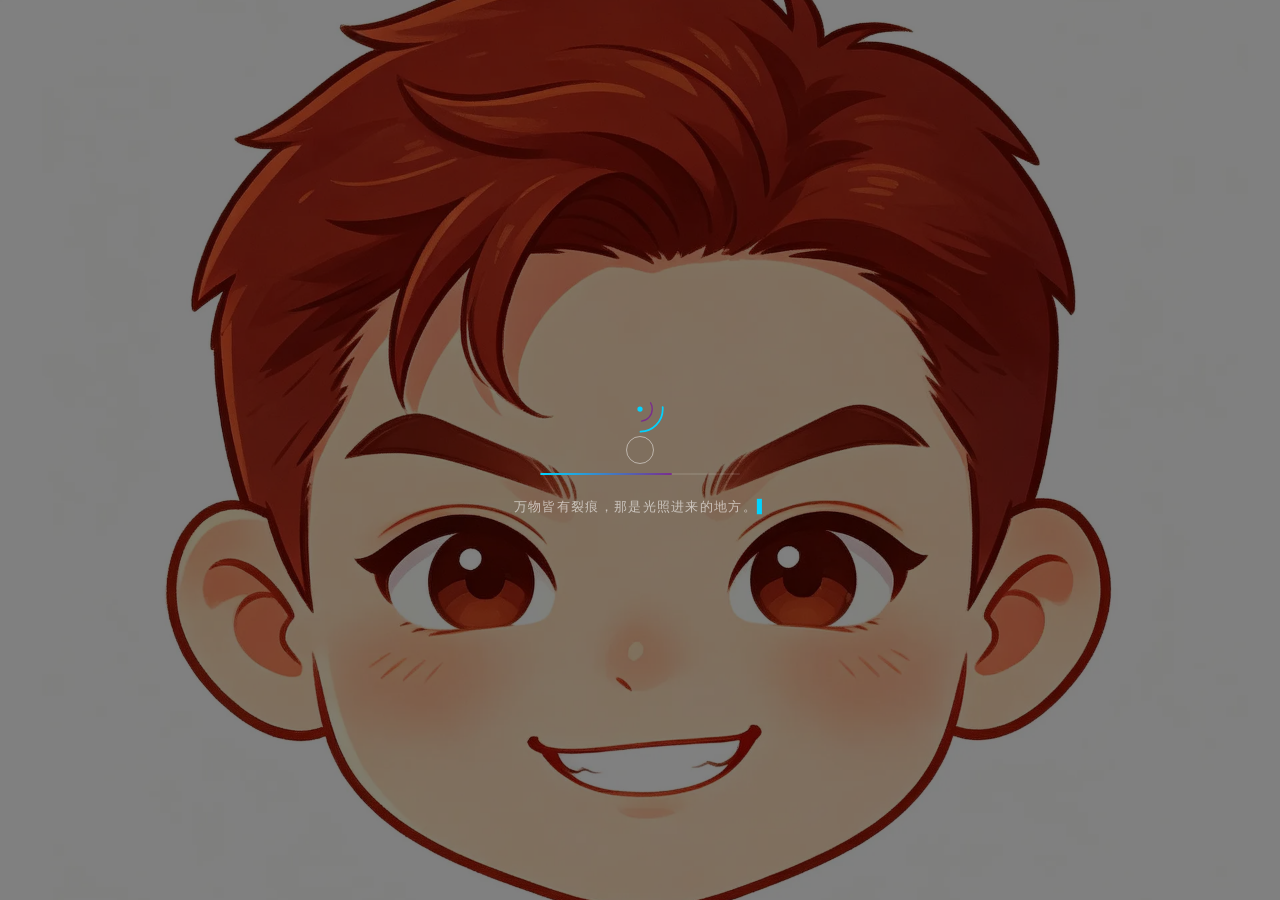
==== commit 9c47b10f: "ZXW.LAT 赛博禅境完整版上线" ====
--- a/index.html
+++ b/index.html
@@ -1,333 +1,481 @@
 <!DOCTYPE html>
 <html lang="zh-CN">
 <head>
-    <meta charset="UTF-8">
-    <meta name="viewport" content="width=device-width, initial-scale=1.0">
-    <title>ZXW.LAT | 赛博禅境</title>
-    <meta name="description" content="在上班和上进之间，我选择了上香；在求人和求己之间，我选择了求佛。来电子功德林，在线敲木鱼超度一切烦恼。">
-    
-    <!-- 社交分享卡片元数据 (Open Graph & Twitter Cards) -->
-    <meta property="og:type" content="website">
-    <meta property="og:url" content="https://zxw.lat/">
-    <meta property="og:title" content="ZXW.LAT | 赛博禅境">
-    <meta property="og:description" content="在上班和上进之间，我选择了上香；在求人和求己之间，我选择了求佛。来电子功德林，在线敲木鱼超度一切烦恼。">
-    <meta property="og:image" content="https://wxid220-sketch.github.io/zxw-lat-cyber-zen/photo1.jpg">
-    <meta name="twitter:card" content="summary_large_image">
-    <meta name="twitter:url" content="https://zxw.lat/">
-    <meta name="twitter:title" content="ZXW.LAT | 赛博禅境">
-    <meta name="twitter:description" content="在上班和上进之间，我选择了上香；在求人和求己之间，我选择了求佛。">
-    <meta name="twitter:image" content="https://wxid220-sketch.github.io/zxw-lat-cyber-zen/photo1.jpg">
-    
-    <!-- Google Fonts -->
-    <link rel="preconnect" href="https://fonts.googleapis.com">
-    <link rel="preconnect" href="https://fonts.gstatic.com" crossorigin>
-    <link href="https://fonts.googleapis.com/css2?family=Noto+Serif+SC:wght@400;700&family=Outfit:wght@300;400;600;800&display=swap" rel="stylesheet">
-    <!-- Style Sheet -->
-    <link rel="stylesheet" href="index.css">
+  <meta charset="UTF-8">
+  <meta name="viewport" content="width=device-width, initial-scale=1.0, viewport-fit=cover">
+  <title>ZXW.LAT | 赛博禅境</title>
+
+  <!-- SEO / OG / Twitter / 微信 itemprop（第二部分 2.1 完整配置） -->
+  <meta name="description" content="ZXW.LAT | 赛博禅境 — 菠萝吹雪的私人领域。电子木鱼、赛博香炉、星空足迹、加密留言板...">
+  <meta name="keywords" content="赛博禅境,电子木鱼,赛博香炉,星空足迹,加密留言,菠萝吹雪">
+  <meta property="og:title" content="ZXW.LAT | 赛博禅境 — 菠萝吹雪的私人领域">
+  <meta property="og:description" content="在上班与上进之间，我选择了上香。这里是菠萝吹雪的赛博禅境，电子木鱼、赛博香炉、星空足迹...来，敲敲木鱼，积攒功德。">
+  <meta property="og:image" content="https://zxw.lat/assets/img/og-image.webp">
+  <meta property="og:image:width" content="1200">
+  <meta property="og:image:height" content="630">
+  <meta property="og:image:alt" content="ZXW.LAT 赛博禅境 — 花海中的赛博修行者">
+  <meta property="og:url" content="https://zxw.lat">
+  <meta property="og:type" content="website">
+  <meta property="og:site_name" content="ZXW.LAT">
+  <meta property="og:locale" content="zh_CN">
+  <meta name="twitter:card" content="summary_large_image">
+  <meta name="twitter:title" content="ZXW.LAT | 赛博禅境">
+  <meta name="twitter:description" content="在上班与上进之间，我选择了上香。敲敲电子木鱼，赛博空间也能积攒功德 ✨">
+  <meta name="twitter:image" content="https://zxw.lat/assets/img/og-image.webp">
+  <meta itemprop="name" content="ZXW.LAT | 赛博禅境">
+  <meta itemprop="description" content="菠萝吹雪的赛博禅境 — 电子木鱼、赛博香炉、星空足迹、加密留言...来，敲敲木鱼，积攒功德 🐟✨">
+  <meta itemprop="image" content="https://zxw.lat/assets/img/og-image.webp">
+
+  <link rel="icon" href="favicon.ico" type="image/x-icon">
+  <link rel="apple-touch-icon" href="apple-touch-icon.png">
+  <link rel="canonical" href="https://zxw.lat">
+  <link rel="stylesheet" href="css/style.css">
+
+  <!-- JSON-LD 结构化数据 -->
+  <script type="application/ld+json">
+  {
+    "@context": "https://schema.org",
+    "@type": "WebSite",
+    "name": "ZXW.LAT | 赛博禅境",
+    "url": "https://zxw.lat",
+    "description": "在上班与上进之间，我选择了上香。",
+    "author": { "@type": "Person", "name": "菠萝吹雪" }
+  }
+  </script>
 </head>
 <body>
-    <!-- 粒子及渐变背景层 -->
-    <div class="stars-container"></div>
-    <div class="ambient-glow bg-glow-purple"></div>
-    <div class="ambient-glow bg-glow-gold"></div>
-
-    <!-- 花瓣雨/飘叶特效容器 -->
-    <div class="flower-rain-container" id="flower-rain-layer"></div>
-
-    <main class="main-container">
-        <!-- 左侧：氛围主角区 -->
-        <section class="profile-section">
-            <div class="glass-card profile-card">
-                <!-- 交互式相册轮播区 -->
-                <div class="image-wrapper" id="carousel-wrapper">
-                    <div class="carousel-slides">
-                        <div class="carousel-slide active" data-index="0">
-                            <img src="https://wxid220-sketch.github.io/zxw-lat-cyber-zen/photo1.jpg" alt="花海躺平" class="hero-image">
-                        </div>
-                        <div class="carousel-slide" data-index="1">
-                            <img src="https://wxid220-sketch.github.io/zxw-lat-cyber-zen/photo2.jpg" alt="菠萝吹雪自拍" class="hero-image">
-                        </div>
-                        <div class="carousel-slide" data-index="2">
-                            <img src="https://wxid220-sketch.github.io/zxw-lat-cyber-zen/photo3.jpg" alt="高冷猫咪" class="hero-image">
-                        </div>
-                    </div>
-                    <div class="image-overlay"></div>
-                    <div class="badge neon-badge">ZEN MEMBER</div>
-                    
-                    <!-- 轮播控制键 -->
-                    <button class="carousel-btn prev-btn" id="carousel-prev-btn" aria-label="上一张">&lt;</button>
-                    <button class="carousel-btn next-btn" id="carousel-next-btn" aria-label="下一张">&gt;</button>
-                    
-                    <!-- 指示器 -->
-                    <div class="carousel-indicators">
-                        <span class="indicator active" data-index="0"></span>
-                        <span class="indicator" data-index="1"></span>
-                        <span class="indicator" data-index="2"></span>
-                    </div>
-                </div>
-                <div class="profile-details">
-                    <h1 class="user-title">菠萝吹雪</h1>
-                    <p class="user-subtitle">// 赛博禅修者 & 潮流主理人</p>
-                    <div class="divider"></div>
-                    <div class="manifesto-box">
-                        <span class="quote-icon">“</span>
-                        <p class="manifesto-text">在上班和上进之间，我选择了上香。</p>
-                        <p class="manifesto-text">在求人和求己之间，我选择了求佛。</p>
-                        <span class="quote-icon right">”</span>
-                    </div>
-                </div>
+
+  <!-- 背景层：3D 赛博地球（Three.js CDN，失败自动降级 2D 星空） -->
+  <canvas id="bg-canvas"></canvas>
+  <canvas id="bg-fallback"></canvas>
+  <div id="spotlight"></div>
+
+  <!-- 心愿泡泡层（z-index 最高，FIFO 循环队列） -->
+  <div id="wish-layer"></div>
+
+  <!-- ============ 加载页 ============ -->
+  <div id="preloader">
+    <div class="preloader-bg"></div>
+    <div class="preloader-inner">
+      <svg class="preloader-icon" viewBox="0 0 64 64" fill="none">
+        <circle cx="32" cy="32" r="26" stroke="url(#pg)" stroke-width="2" stroke-dasharray="40 120" stroke-linecap="round"/>
+        <circle cx="32" cy="32" r="14" stroke="#7B2D8E" stroke-width="1.5" stroke-dasharray="20 60" stroke-linecap="round"/>
+        <circle cx="32" cy="32" r="3" fill="#00D4FF"/>
+        <defs><linearGradient id="pg" x1="0" y1="0" x2="64" y2="64">
+          <stop stop-color="#00D4FF"/><stop offset="1" stop-color="#7B2D8E"/>
+        </linearGradient></defs>
+      </svg>
+      <div class="preloader-bar"><div class="preloader-progress"></div></div>
+      <div class="preloader-quote"></div>
+    </div>
+  </div>
+
+  <!-- 转场画面（素材2） -->
+  <div id="transition-screen"></div>
+
+  <!-- ============ 登录层 ============ -->
+  <div id="login-overlay">
+    <div class="login-bg"></div>
+    <div class="login-visit"></div>
+    <div class="login-box">
+      <div class="login-avatar-wrap">
+        <div class="login-orbit"></div>
+        <div class="login-avatar"></div>
+      </div>
+      <div class="login-greeting"></div>
+      <div class="login-title">ZXW.LAT | 赛博禅境</div>
+      <input id="login-input" class="login-input" type="text" maxlength="20"
+             placeholder="输入你的修行代号..." autocomplete="off">
+      <button id="login-btn" class="login-btn">进入禅境 ✦</button>
+      <div class="login-error"></div>
+    </div>
+  </div>
+
+  <!-- 开场白叙事 -->
+  <div id="intro-narrative"><div class="intro-text"></div></div>
+
+  <!-- ============ 主应用 ============ -->
+  <div id="app" style="display:none">
+
+    <!-- 顶部状态栏 -->
+    <header id="status-bar">
+      <div class="rank-wrap">
+        <span class="rank-name" id="rank-name">尘世散修</span>
+        <span class="rank-bar"><span class="rank-progress" id="rank-progress"></span></span>
+        <span class="rank-merit" id="rank-merit">0 功德</span>
+        <span id="badge-shelf"></span>
+      </div>
+      <div class="status-right">
+        <span class="visit-stamp" id="visit-stamp"></span>
+        <span class="user-name" id="user-name"></span>
+        <button class="gift-btn" id="gift-btn">🎁 功德送礼</button>
+        <button class="icon-btn" id="music-btn" title="音乐控制台"><span class="vinyl-disc">💿</span></button>
+      </div>
+    </header>
+
+    <!-- ========== 主页 ========== -->
+    <main class="page" data-page="home">
+      <section class="hero">
+        <div class="hero-bg"></div>
+        <div class="hero-mask"></div>
+        <div class="hero-text">
+          <h1 class="hero-title">ZXW.LAT | 赛博禅境</h1>
+          <p class="hero-sub">在上班与上进之间，我选择了上香。</p>
+          <p class="hero-terminal">boluo@cyber-zen:~$ sudo make-merit --now</p>
+        </div>
+      </section>
+
+      <div class="container">
+        <!-- 电子木鱼 + 赛博香炉 -->
+        <div class="merit-grid">
+          <section class="glass-card woodfish-panel" aria-label="电子木鱼">
+            <div class="section-title"><span class="file">woodfish.sh</span> 电子木鱼</div>
+            <button class="woodfish" id="woodfish" aria-label="敲木鱼积功德">
+              <svg viewBox="0 0 200 200">
+                <defs>
+                  <radialGradient id="wg" cx="50%" cy="35%" r="70%">
+                    <stop offset="0%" stop-color="#8a5a2b"/><stop offset="100%" stop-color="#3d2412"/>
+                  </radialGradient>
+                </defs>
+                <ellipse cx="100" cy="112" rx="72" ry="58" fill="url(#wg)" stroke="#c89b5a" stroke-width="2"/>
+                <ellipse cx="100" cy="112" rx="72" ry="58" fill="none" stroke="rgba(255,215,0,0.25)" stroke-width="6" opacity="0.5"/>
+                <path d="M40 100 Q100 78 160 100" stroke="#2a1808" stroke-width="7" fill="none" stroke-linecap="round"/>
+                <circle cx="100" cy="52" r="9" fill="#2a1808"/>
+                <rect x="94" y="18" width="12" height="36" rx="6" fill="#6b4520" stroke="#c89b5a" stroke-width="1.5"/>
+                <text x="100" y="150" text-anchor="middle" fill="#FFD700" font-size="22" opacity="0.85" font-family="serif">卍</text>
+              </svg>
+            </button>
+            <div class="woodfish-count" id="woodfish-count">功德 <b>0</b></div>
+            <p style="font-size:12px;color:rgba(255,255,255,0.4);margin-top:8px">敲一敲，烦恼 -1，功德 +1</p>
+          </section>
+
+          <section class="glass-card incense-panel" aria-label="赛博香炉">
+            <div class="section-title"><span class="file">incense.sh</span> 赛博香炉</div>
+            <div class="incense-burner">
+              <div class="incense-stick" id="incense-stick"><span class="ember"></span></div>
+              <div class="burner-body"></div>
             </div>
+            <div class="incense-status" id="incense-status">点击敬香，青烟袅袅，功德 ×2</div>
+            <div class="btn-row">
+              <button class="btn" id="incense-free">🕯️ 免费敬香 30 秒</button>
+            </div>
+            <div class="btn-row" id="incense-tiers">
+              <button class="btn gold">¥6.66 · 1小时</button>
+              <button class="btn gold">¥9.99 · 3小时</button>
+              <button class="btn gold">¥66.66 · 2天</button>
+              <button class="btn gold">¥188.88 · 5天</button>
+            </div>
+            <p style="font-size:11px;color:rgba(255,255,255,0.35);margin-top:12px">付费供奉可自定义 10 字心愿 + 5 字留名，心愿化作泡泡随风而起</p>
+          </section>
+        </div>
+
+        <!-- 相册轮播 -->
+        <section class="section glass-card album-panel" aria-label="相册">
+          <div class="section-title"><span class="file">album/</span> 时光相册</div>
+          <div class="album-carousel">
+            <div id="album-slides"></div>
+            <button class="album-arrow prev" id="album-prev" aria-label="上一张">‹</button>
+            <button class="album-arrow next" id="album-next" aria-label="下一张">›</button>
+            <div class="album-dots" id="album-dots"></div>
+          </div>
         </section>
 
-        <!-- 右侧：赛博木鱼与交互区 -->
-        <section class="interactive-section">
-            <!-- 电子木鱼卡片 -->
-            <div class="glass-card woodfish-card">
-                <div class="card-header">
-                    <div class="status-dot pulsing"></div>
-                    <span class="status-text">SYSTEM LOAD: PEACEFUL</span>
-                    
-                    <!-- 功德送礼触发挂件 -->
-                    <button class="btn-gift-trigger" id="gift-open-btn">
-                        <span class="gift-icon">🎁</span> 功德送礼
-                    </button>
-                    <div class="zen-rank-badge" id="zen-rank">尘世散修</div>
-                </div>
-
-                <div class="merit-counter-container">
-                    <div class="merit-label">当前累计功德</div>
-                    <div class="merit-value" id="merit-val">0</div>
-                </div>
-
-                <!-- 木鱼敲击区域 -->
-                <div class="woodfish-area" id="woodfish-btn">
-                    <div class="woodfish-glow"></div>
-                    <div class="floating-text-container" id="floating-container"></div>
-                    <!-- 木鱼 SVG 矢量图 -->
-                    <svg class="woodfish-svg" viewBox="0 0 100 100" xmlns="http://www.w3.org/2000/svg">
-                        <path d="M 50,15 
-                                 C 25,15 15,30 15,55 
-                                 C 15,75 32,85 50,85 
-                                 C 68,85 85,75 85,55 
-                                 C 85,30 75,15 50,15 Z" 
-                              fill="url(#woodfish-gradient)" 
-                              stroke="#ff2a5f" 
-                              stroke-width="1.5" />
-                        <path d="M 32,35 C 42,30 58,30 68,35" fill="none" stroke="#bc13fe" stroke-width="2" stroke-linecap="round" />
-                        <path d="M 22,58 C 30,50 40,48 50,48 C 60,48 70,50 78,58" fill="none" stroke="#ffd700" stroke-width="2.5" stroke-linecap="round" />
-                        <circle cx="35" cy="65" r="3" fill="#bc13fe" opacity="0.8" />
-                        <circle cx="65" cy="65" r="3" fill="#bc13fe" opacity="0.8" />
-                        <path d="M 45,75 C 47,72 53,72 55,75" fill="none" stroke="#ffd700" stroke-width="2" stroke-linecap="round" />
-                        <defs>
-                            <radialGradient id="woodfish-gradient" cx="50%" cy="40%" r="50%" fx="30%" fy="30%">
-                                <stop offset="0%" stop-color="#2a1f3d" />
-                                <stop offset="70%" stop-color="#130e22" />
-                                <stop offset="100%" stop-color="#080511" />
-                            </radialGradient>
-                        </defs>
-                    </svg>
-                    <div class="tap-hint">点击木鱼 或 按空格键 积累功德</div>
-                </div>
+        <!-- 关于我 · 赛博档案 -->
+        <section class="section" aria-label="关于我">
+          <div class="section-title" style="font-size:16px"><span id="about-command">&gt; cat /home/boluo/profile.txt</span></div>
+          <div class="glass-card" style="padding:24px;margin-bottom:20px;display:flex;gap:18px;align-items:center;flex-wrap:wrap">
+            <img src="assets/img/login_avatar.webp" alt="菠萝吹雪头像" style="width:72px;height:72px;border-radius:50%;border:2px solid rgba(0,212,255,0.4)">
+            <div style="font-family:var(--mono);font-size:13px;line-height:2">
+              <div style="font-size:17px;font-weight:600">菠萝吹雪</div>
+              <div style="color:var(--text-dim)">身份：赛博修行者 | 数字游民 | 禅意生活家</div>
+              <div style="color:var(--text-dim)">坐标：地球某处，信号满格</div>
+              <div style="color:var(--text-dim)">状态：在代码与禅意之间寻找平衡</div>
             </div>
-
-            <!-- 下方互动二合一：赛博香炉 & 社交终端 -->
-            <div class="interactive-grid">
-                <!-- 🏮 赛博香炉卡片 (全面更新的灵动敬香系统) -->
-                <div class="glass-card incense-card">
-                    <div class="incense-header">
-                        <span class="card-icon">🏮</span>
-                        <span class="incense-title">赛博香炉 (付费祈福 & 免费敬香)</span>
-                    </div>
-                    
-                    <div class="incense-body-wrapper">
-                        <!-- 视觉分层：付费心愿浮空渲染层 (z-index 极高，防弹幕遮挡) -->
-                        <div class="wish-banner-layer" id="wish-banner-layer">
-                            <!-- 烟雾缭绕的祈福展示字 -->
-                            <div class="wish-smoke-bubble" id="wish-smoke-bubble">
-                                <span class="wish-text">国泰民安，万事如意</span>
-                                <span class="wish-author">— 菠萝吹雪</span>
-                            </div>
-                        </div>
-
-                        <!-- 袅袅青烟 -->
-                        <div class="smoke-container" id="smoke-container">
-                            <div class="smoke-line line-1"></div>
-                            <div class="smoke-line line-2"></div>
-                            <div class="smoke-line line-3"></div>
-                        </div>
-                        
-                        <!-- 三支清香 -->
-                        <div class="incense-sticks" id="incense-sticks">
-                            <div class="stick stick-1"><div class="stick-tip"></div></div>
-                            <div class="stick stick-2"><div class="stick-tip"></div></div>
-                            <div class="stick stick-3"><div class="stick-tip"></div></div>
-                        </div>
-                        
-                        <!-- 香炉炉身 -->
-                        <div class="burner">
-                            <div class="burner-brim"></div>
-                            <div class="burner-body"></div>
-                        </div>
-                    </div>
-                    
-                    <!-- 敬香互动面板 -->
-                    <div class="incense-control-panel">
-                        <!-- 模式切换 Tabs -->
-                        <div class="incense-tabs">
-                            <button class="incense-tab active" id="tab-free-btn">免费敬香</button>
-                            <button class="incense-tab" id="tab-pay-btn">付费祈福</button>
-                        </div>
-                        
-                        <!-- 免费敬香面板 -->
-                        <div class="incense-panel-content active" id="panel-free">
-                            <button class="btn-free-incense" id="free-incense-action">免费上一炷香</button>
-                            <p class="incense-panel-tip">免费香持续 30 秒，修身养性积累基础功德</p>
-                        </div>
-                        
-                        <!-- 付费祈福面板 -->
-                        <div class="incense-panel-content" id="panel-pay">
-                            <div class="input-row">
-                                <input type="text" id="wish-input" maxlength="10" placeholder="写下您的心愿 (10字内)" class="incense-input">
-                                <input type="text" id="name-input" maxlength="5" placeholder="留名 (5字内)" class="incense-input">
-                            </div>
-                            
-                            <!-- 供奉时长选择 -->
-                            <div class="wish-options-grid">
-                                <label class="wish-option active">
-                                    <input type="radio" name="wish-price" value="6.66" checked>
-                                    <div class="option-box">
-                                        <span class="opt-price">¥6.66</span>
-                                        <span class="opt-time">1小时供奉</span>
-                                    </div>
-                                </label>
-                                <label class="wish-option">
-                                    <input type="radio" name="wish-price" value="9.99">
-                                    <div class="option-box">
-                                        <span class="opt-price">¥9.99</span>
-                                        <span class="opt-time">3小时供奉</span>
-                                    </div>
-                                </label>
-                                <label class="wish-option">
-                                    <input type="radio" name="wish-price" value="66.66">
-                                    <div class="option-box">
-                                        <span class="opt-price">¥66.66</span>
-                                        <span class="opt-time">2天供奉</span>
-                                    </div>
-                                </label>
-                                <label class="wish-option">
-                                    <input type="radio" name="wish-price" value="188.88">
-                                    <div class="option-box">
-                                        <span class="opt-price">¥188.88</span>
-                                        <span class="opt-time">5天供奉</span>
-                                    </div>
-                                </label>
-                            </div>
-                            
-                            <!-- 一键支付拉起链接按钮 -->
-                            <div class="pay-btn-row">
-                                <a href="#" target="_blank" class="pay-action-btn alipay-direct" id="wish-alipay-btn">
-                                    支付宝供奉
-                                </a>
-                                <a href="#" target="_blank" class="pay-action-btn wechat-direct" id="wish-wechat-btn">
-                                    微信供奉
-                                </a>
-                            </div>
-                        </div>
-                    </div>
-                </div>
-
-                <!-- 抖音入口与信息卡片 -->
-                <div class="glass-card terminal-card">
-                    <div class="terminal-header">
-                        <div class="window-dot red"></div>
-                        <div class="window-dot yellow"></div>
-                        <div class="window-dot green"></div>
-                        <span class="terminal-title">boluo@cyber-zen:~</span>
-                    </div>
-                    <div class="terminal-body">
-                        <p class="term-line"><span class="term-prompt">$</span> cat info.txt</p>
-                        <p class="term-output">NICKNAME: 菠萝吹雪</p>
-                        <p class="term-output">LOCATION: 赛博净土大雄宝殿</p>
-                        <p class="term-output">HOBBY: 烧香拜佛, 积累功德, 享受当下</p>
-                        <p class="term-line"><span class="term-prompt">$</span> check --status</p>
-                        <p class="term-output text-success">✔ 身体健康. 烦恼已超度. 财运爆发中...</p>
-                        
-                        <a href="https://www.douyin.com/user/MS4wLjABAAAAS2Da8JoiuY9C37Lt2J291z_Tq6Aw5gjh81apmEqzlpU?from_tab_name=main" 
-                           target="_blank" 
-                           class="btn-douyin">
-                            <span class="btn-text">直达我的抖音主页</span>
-                            <svg class="icon-douyin" viewBox="0 0 24 24" xmlns="http://www.w3.org/2000/svg">
-                                <path d="M12.53.02C13.84 0 15.14.01 16.44 0c.08 1.53.63 3.09 1.75 4.17 1.12 1.11 2.7 1.62 4.24 1.79v4.03c-1.44-.07-2.88-.54-4.05-1.4-1.17-.86-1.95-2.18-2.23-3.61-.03-.15-.05-.3-.08-.45-.01.07-.01.14-.01.2v11.16c-.01 2.36-.93 4.67-2.65 6.29-1.72 1.62-4.14 2.47-6.49 2.37-2.35-.1-4.6-1.22-6.07-3.06-1.47-1.84-2.07-4.29-1.7-6.62.37-2.33 1.75-4.42 3.79-5.61 2.04-1.19 4.6-1.44 6.84-.71v4.2c-1.24-.48-2.66-.4-3.83.21-1.17.61-1.98 1.83-2.19 3.15-.21 1.32.22 2.71 1.13 3.68.91.97 2.27 1.45 3.59 1.3 1.32-.15 2.5-1.01 2.99-2.25.49-1.24.47-2.67.47-3.99V.02h4.37z" 
-                                      fill="currentColor"/>
-                            </svg>
-                        </a>
-                    </div>
-                </div>
-            </div>
+          </div>
+          <div class="about-grid" id="hobby-grid"></div>
         </section>
+
+        <!-- 碎碎念 -->
+        <section class="section glass-card murmur-panel" aria-label="碎碎念">
+          <div class="m-title">&gt; tail -n 3 /var/log/mood.log —— 碎碎念</div>
+          <div id="murmur-list"></div>
+        </section>
+
+        <!-- 底部入口卡片 -->
+        <div class="entry-grid">
+          <button class="entry-card" data-target="gallery">
+            <span class="e-icon">🖼️</span>图片墙<span class="e-desc">收藏时间的碎片 · 57 帧</span>
+          </button>
+          <button class="entry-card" data-target="passion">
+            <span class="e-icon">🔥</span>热爱 🔥<span class="e-desc">3D 旋转视频墙 · 弹幕 · 送礼</span>
+          </button>
+        </div>
+        <div class="mini-links">
+          <button data-nav="starmap">✨ 星空足迹</button>
+          <button data-nav="guestbook">🌟 星际留言</button>
+          <button data-nav="gallery">🖼️ 图片墙</button>
+          <button data-nav="passion">🔥 热爱</button>
+        </div>
+
+        <!-- 页脚：彩蛋区 -->
+        <footer class="footer-zone">
+          <div class="foot-dots">
+            <button class="foot-dot" aria-label="切换主题色 1"></button>
+            <button class="foot-dot" aria-label="切换主题色 2"></button>
+            <button class="foot-dot" aria-label="切换主题色 3"></button>
+          </div>
+          <div class="quick-jump">
+            <input id="quick-jump-input" type="text" placeholder="试试输入：图片 / 音乐 / 热爱 / 留言 / 足迹">
+            <button id="quick-jump-btn">跳转 →</button>
+          </div>
+          <button class="share-btn" id="share-btn">✦ 分享我的世界</button>
+          <div class="triple-zone" id="triple-zone" title=""></div>
+          <div class="footer-note">ZXW.LAT © 2026 · boluo@cyber-zen:~ · 按 H 查看快捷键</div>
+        </footer>
+      </div>
     </main>
 
-    <!-- 🎁 功德送礼弹窗 (已优化为点击按钮一键跳转拉起支付) -->
-    <div class="modal-overlay" id="payment-modal">
-        <div class="modal-card">
-            <button class="modal-close-btn" id="gift-close-btn">&times;</button>
-            <h2 class="modal-title">🏮 功德藏宝阁 🏮</h2>
-            <p class="modal-subtitle">选择贡品打赏主理人，获得十倍福报加持</p>
-            
-            <!-- 礼物货架 -->
-            <div class="gift-grid">
-                <div class="gift-item active" data-price="6.66" data-merit="99" data-name="清幽雅兰" data-icon="🌸" data-meaning="高雅脱俗，化解生活琐碎烦恼">
-                    <span class="gift-item-icon">🌸</span>
-                    <h3 class="gift-item-name">清幽雅兰</h3>
-                    <p class="gift-item-merit">功德 +99</p>
-                    <div class="gift-item-price">助印 ¥6.66</div>
-                </div>
-                <div class="gift-item" data-price="9.99" data-merit="199" data-name="佛前心灯" data-icon="🕯️" data-meaning="照破黑暗，指引前路开慧大吉">
-                    <span class="gift-item-icon">🕯️</span>
-                    <h3 class="gift-item-name">佛前心灯</h3>
-                    <p class="gift-item-merit">功德 +199</p>
-                    <div class="gift-item-price">助印 ¥9.99</div>
-                </div>
-                <div class="gift-item" data-price="66.66" data-merit="999" data-name="金丝沉香" data-icon="📿" data-meaning="沉心静气，避邪纳福财富爆发">
-                    <span class="gift-item-icon">📿</span>
-                    <h3 class="gift-item-name">金丝沉香</h3>
-                    <p class="gift-item-merit">功德 +999</p>
-                    <div class="gift-item-price">助印 ¥66.66</div>
-                </div>
-                <div class="gift-item" data-price="188.88" data-merit="9999" data-name="琉璃万寿灯" data-icon="🏮" data-meaning="光照万代，延寿长康福泽全家">
-                    <span class="gift-item-icon">🏮</span>
-                    <h3 class="gift-item-name">琉璃万寿灯</h3>
-                    <p class="gift-item-merit">功德 +9999</p>
-                    <div class="gift-item-price">助印 ¥188.88</div>
-                </div>
-            </div>
-
-            <!-- 礼物寓意展示卡片 -->
-            <div class="gift-meaning-box">
-                <span class="meaning-label">寓意权益：</span>
-                <span class="meaning-text" id="gift-meaning-text">高雅脱俗，化解生活琐碎烦恼</span>
-            </div>
-
-            <!-- 一键支付拉起链接按钮 (取消扫码，优化为点击直接跳转拉起微信/支付宝) -->
-            <div class="direct-pay-wrapper">
-                <div class="direct-pay-tip">点击下方支付按钮将直接拉起应用完成供奉</div>
-                <div class="pay-btn-row">
-                    <a href="#" target="_blank" class="pay-action-btn alipay-direct" id="gift-alipay-btn">
-                        支付宝一键支付
-                    </a>
-                    <a href="#" target="_blank" class="pay-action-btn wechat-direct" id="gift-wechat-btn">
-                        微信一键支付
-                    </a>
-                </div>
-            </div>
-        </div>
-    </div>
-
-    <footer class="footer">
-        <p>© 2026 菠萝吹雪 版权所有. 赛博功德基金会技术支持.</p>
-    </footer>
-
-    <!-- App Logic -->
-    <script src="app.js"></script>
+    <!-- ========== 图片墙 ========== -->
+    <main class="page" data-page="gallery">
+      <div class="container">
+        <div class="page-head">
+          <h2>图片墙</h2>
+          <p>在这里，我收藏了一些关于时间的碎片。</p>
+          <button class="back-btn">← 返回主页</button>
+        </div>
+        <div class="masonry" id="masonry"></div>
+      </div>
+    </main>
+
+    <!-- ========== 热爱 ========== -->
+    <main class="page" data-page="passion">
+      <div class="container">
+        <div class="page-head">
+          <h2>热爱 🔥</h2>
+          <p>3D 旋转视频墙 —— 悬停暂停旋转，点击全屏播放，点赞送花送礼。</p>
+          <button class="back-btn">← 返回主页</button>
+        </div>
+        <div style="position:relative">
+          <div id="passion-ring-wrap"></div>
+          <div id="passion-danmaku" style="position:absolute;inset:0;pointer-events:none;overflow:hidden"></div>
+        </div>
+        <div class="passion-list" id="passion-list"></div>
+      </div>
+    </main>
+
+    <!-- ========== 星空足迹 ========== -->
+    <main class="page" data-page="starmap">
+      <div class="container">
+        <div class="page-head">
+          <h2>星空足迹 ✨</h2>
+          <p>点击地图任意位置，点亮一颗属于你的星星。足迹随时间流转而暗淡，如同真实的星辰。</p>
+          <button class="back-btn">← 返回主页</button>
+        </div>
+        <div id="starmap-stage"></div>
+        <div class="starmap-stats" id="starmap-stats"></div>
+        <p class="starmap-tip">坐标已模糊化到 100m 范围 · 数据仅存本机（配置 Supabase 后可云端同步） · 清除浏览器数据可抹除足迹</p>
+      </div>
+    </main>
+
+    <!-- ========== 星际终端留言板 ========== -->
+    <main class="page" data-page="guestbook">
+      <div class="container">
+        <div class="page-head">
+          <h2>星际终端 🌟</h2>
+          <p>公开留言所有人可见；私密留言 AES-GCM-256 加密，只有知道密码的人才能解密。</p>
+          <button class="back-btn">← 返回主页</button>
+        </div>
+        <div class="terminal-panel">
+          <div class="terminal-head">
+            <span class="dot" style="background:#FF6B6B"></span>
+            <span class="dot" style="background:#FFD700"></span>
+            <span class="dot" style="background:#00FF88"></span>
+            <span style="margin-left:8px">visitor@star-guest:~ — zxw.lat guestbook</span>
+          </div>
+          <div class="msg-filter">
+            <button data-filter="all" class="on">全部</button>
+            <button data-filter="public">公开</button>
+            <button data-filter="private">私密 🔒</button>
+            <button data-filter="mine">我的留言</button>
+          </div>
+          <div class="terminal-body" id="gb-body"></div>
+          <div class="terminal-input-row">
+            <span class="terminal-prompt">visitor@star-guest:~$&nbsp;</span>
+            <input id="gb-input" type="text" maxlength="200" placeholder="输入留言，回车发送（Shift+Enter 换行）…">
+            <button class="btn" id="gb-send" style="padding:8px 20px">发送 ↵</button>
+          </div>
+          <div class="terminal-options">
+            <label><input type="checkbox" id="gb-private"> 🔒 私密留言（AES-256）</label>
+            <input type="password" id="gb-password" placeholder="设置解密密码" maxlength="32">
+            <span style="font-size:11px;color:rgba(255,255,255,0.35)">提交前需约 2-3 秒 PoW 防灌水计算</span>
+          </div>
+        </div>
+      </div>
+    </main>
+  </div><!-- /app -->
+
+  <!-- ============ 音乐控制台 ============ -->
+  <div id="music-panel">
+    <div class="mp-track"><span class="disc">💿</span><span class="mp-name" id="mp-name">暂无曲目</span></div>
+    <div class="mp-state" id="mp-state">READY</div>
+    <div class="mp-controls">
+      <button id="mp-prev" title="上一首">⏮</button>
+      <button id="mp-play" class="mp-play" title="播放/暂停 (Space)">▶</button>
+      <button id="mp-next" title="下一首">⏭</button>
+      <button id="mp-mute" title="静音 (M)">🔊</button>
+    </div>
+    <div class="mp-volume">
+      <span style="font-size:11px;color:var(--text-dim)">VOL</span>
+      <div class="volume-track" id="volume-track">
+        <div class="volume-fill" id="volume-fill"></div>
+        <div class="volume-thumb" id="volume-thumb"></div>
+      </div>
+    </div>
+    <div class="mp-viz"><span></span><span></span><span></span><span></span><span></span><span></span><span></span><span></span><span></span><span></span><span></span><span></span><span></span><span></span><span></span><span></span></div>
+    <div class="mp-list" id="mp-list"></div>
+  </div>
+  <div id="viz-ring"></div>
+
+  <!-- ============ Lightbox ============ -->
+  <div id="lightbox">
+    <img src="" alt="放大查看">
+    <button class="lb-btn lb-prev" id="lb-prev">‹</button>
+    <button class="lb-btn lb-next" id="lb-next">›</button>
+    <button class="lb-btn lb-close" id="lb-close">✕</button>
+  </div>
+
+  <!-- ============ 弹窗面板（18 面板体系） ============ -->
+
+  <!-- 3. 功德藏宝阁 -->
+  <div class="panel-mask" id="gift-mask">
+    <div class="panel-box panel-box-wrap">
+      <button class="panel-close">✕</button>
+      <div class="panel-title">🎁 功德藏宝阁</div>
+      <div class="panel-sub">四档礼物，礼成之后功德暴增</div>
+      <div class="gift-grid" id="gift-grid"></div>
+    </div>
+  </div>
+
+  <!-- 4. 支付确认 -->
+  <div class="panel-mask" id="pay-mask">
+    <div class="panel-box panel-box-wrap">
+      <button class="panel-close">✕</button>
+      <div class="panel-title" id="pay-item-name">供奉</div>
+      <div class="panel-sub">应付 <b id="pay-item-price" style="color:var(--gold)"></b> · 请选择支付方式</div>
+      <div class="pay-methods">
+        <button class="pay-btn alipay" id="pay-alipay">💙 支付宝</button>
+        <button class="pay-btn wechat" id="pay-wechat">💚 微信支付</button>
+      </div>
+      <div class="pay-note">支付链接经分段存储动态拼接 · 1 小时内限 3 次 · 需通过人机验证<br>跳转支付完成后请回到本站确认领取功德</div>
+    </div>
+  </div>
+
+  <!-- 5. 支付成功确认（返回后） -->
+  <div class="panel-mask" id="pay-return-mask">
+    <div class="panel-box panel-box-wrap" style="text-align:center">
+      <div class="panel-title">支付确认</div>
+      <div class="panel-sub">你刚刚发起了 <b id="pay-return-amount" style="color:var(--gold)"></b> 的供奉</div>
+      <div class="btn-row">
+        <button class="btn gold" id="pay-return-yes">✨ 我已完成支付</button>
+        <button class="btn" id="pay-return-no">稍后再说</button>
+      </div>
+      <div class="pay-note">纯静态站点无法接收支付回调，请诚实确认 🙏 心诚则灵</div>
+    </div>
+  </div>
+
+  <!-- 6. 香炉心愿输入 -->
+  <div class="panel-mask" id="wish-mask">
+    <div class="panel-box panel-box-wrap">
+      <button class="panel-close">✕</button>
+      <div class="panel-title">🕯️ 许下心愿</div>
+      <div class="panel-sub" id="wish-tier-label"></div>
+      <div class="wish-form">
+        <input id="wish-input" type="text" placeholder="心愿（10 字以内）" maxlength="10">
+        <div class="char-count" id="wish-count">0/10</div>
+        <input id="wish-name-input" type="text" placeholder="留名（5 字以内）" maxlength="5">
+        <div class="btn-row"><button class="btn gold" id="wish-submit">写入心愿泡泡 →</button></div>
+      </div>
+    </div>
+  </div>
+
+  <!-- 星空足迹：点亮星星 -->
+  <div class="panel-mask" id="star-mask">
+    <div class="panel-box panel-box-wrap">
+      <button class="panel-close">✕</button>
+      <div class="panel-title">✨ 点亮星星</div>
+      <div class="panel-sub">坐标：<span id="star-coord" style="font-family:var(--mono)"></span>（已模糊化）</div>
+      <div class="wish-form">
+        <input id="star-nick" type="text" placeholder="昵称（可选）" maxlength="20">
+        <input id="star-msg" type="text" placeholder="留言（可选，100 字以内）" maxlength="100">
+        <div class="btn-row"><button class="btn" id="star-submit">点亮 ✨</button></div>
+      </div>
+    </div>
+  </div>
+
+  <!-- 11. 访客感言录（彩蛋） -->
+  <div class="panel-mask" id="voices-mask">
+    <div class="panel-box panel-box-wrap">
+      <button class="panel-close">✕</button>
+      <div class="panel-title">📖 访客感言录</div>
+      <div class="panel-sub">随机三条留言 · 已为你切换纯净版音乐</div>
+      <div id="voices-list"></div>
+    </div>
+  </div>
+
+  <!-- 16. 快捷键帮助 -->
+  <div class="panel-mask" id="help-mask">
+    <div class="panel-box panel-box-wrap">
+      <button class="panel-close">✕</button>
+      <div class="panel-title">⌨️ 快捷键</div>
+      <table class="kbd-table">
+        <tr><td>Space</td><td>播放 / 暂停音乐</td></tr>
+        <tr><td>M</td><td>静音</td></tr>
+        <tr><td>↑ / ↓</td><td>音量增减</td></tr>
+        <tr><td>← / →</td><td>图片切换（Lightbox 内）</td></tr>
+        <tr><td>ESC</td><td>关闭面板</td></tr>
+        <tr><td>F</td><td>全屏切换</td></tr>
+        <tr><td>G</td><td>跳转图片墙</td></tr>
+        <tr><td>P</td><td>跳转热爱板块</td></tr>
+        <tr><td>H</td><td>显示 / 关闭本帮助</td></tr>
+      </table>
+    </div>
+  </div>
+
+  <!-- 2. 管理后台（右侧滑入；入口 DOM 仅管理员渲染） -->
+  <aside id="admin-panel">
+    <h3>⚙️ 管理后台 <button id="admin-close" class="admin-btn" style="float:right">收起</button></h3>
+    <div class="admin-stat" id="admin-stats"></div>
+    <h4>相册图片管理</h4>
+    <div id="admin-album"></div>
+    <h4>音乐曲目管理</h4>
+    <div id="admin-music"></div>
+    <h4>留言管理</h4>
+    <div id="admin-messages"></div>
+    <h4>碎碎念编辑</h4>
+    <div class="admin-row">
+      <input id="admin-murmur-input" type="text" maxlength="60" placeholder="此刻的心情…（60 字以内）">
+      <button class="admin-btn" id="admin-murmur-add">发布</button>
+    </div>
+    <p style="font-size:11px;color:rgba(255,255,255,0.35);margin-top:18px;line-height:1.8">
+      注：纯静态站点的管理修改仅保存在本机 localStorage（演示用）；如需线上生效请接入后端服务。
+    </p>
+  </aside>
+
+  <!-- 15. 离线提示 -->
+  <div id="offline-banner">您目前处于离线模式，但您的回忆依然陪伴着您。</div>
+
+  <!-- 脚本：配置先行，模块按依赖顺序加载 -->
+  <script src="js/config.js" defer></script>
+  <script src="js/utils.js" defer></script>
+  <script src="js/particles.js" defer></script>
+  <script src="js/audio.js" defer></script>
+  <script src="js/effects.js" defer></script>
+  <script src="js/about.js" defer></script>
+  <script src="js/earth.js" defer></script>
+  <script src="js/starmap.js" defer></script>
+  <script src="js/guestbook.js" defer></script>
+  <script src="js/passion.js" defer></script>
+  <script src="js/admin.js" defer></script>
+  <script src="js/app.js" defer></script>
 </body>
 </html>
--- a/css/style.css
+++ b/css/style.css
@@ -0,0 +1,965 @@
+/* ============================================================================
+ * ZXW.LAT | 赛博禅境 — 主样式（style.css）
+ * 暗黑系 + 赛博朋克 + 佛教元素。色彩 / 动效参数严格遵循需求文档第十二章。
+ * ==========================================================================*/
+
+/* ---- 设计变量 ---- */
+:root {
+  --bg: #000000;
+  --text: #E0E6ED;
+  --text-dim: rgba(255, 255, 255, 0.6);
+  --text-faint: rgba(255, 255, 255, 0.4);
+  --cyan: #00D4FF;        /* 赛博青 */
+  --purple: #7B2D8E;      /* 禅意紫 */
+  --gold: #FFD700;        /* 功德金 */
+  --red: #FF6B6B;         /* 减益红 */
+  --green: #00FF88;
+  --pink: #FF6B9D;
+  --glass-bg: rgba(255, 255, 255, 0.05);
+  --glass-border: rgba(255, 255, 255, 0.1);
+  --card-bg: rgba(255, 255, 255, 0.03);
+  --ease: cubic-bezier(0.4, 0, 0.2, 1);
+  --mono: 'JetBrains Mono', 'Courier New', monospace;
+  --sans: 'PingFang SC', 'Microsoft YaHei', 'Noto Sans SC', sans-serif;
+}
+
+/* ---- 基础重置 ---- */
+* { margin: 0; padding: 0; box-sizing: border-box; }
+html { scroll-behavior: smooth; }
+body {
+  background: var(--bg);
+  color: var(--text);
+  font-family: var(--sans);
+  letter-spacing: 0.1em;
+  line-height: 1.7;
+  overflow-x: hidden;
+  min-height: 100vh;
+}
+img { max-width: 100%; display: block; }
+button { font-family: inherit; letter-spacing: inherit; cursor: pointer; }
+input, textarea { font-family: inherit; letter-spacing: inherit; }
+a { color: var(--cyan); text-decoration: none; }
+::selection { background: rgba(0, 212, 255, 0.3); }
+
+/* ---- 无滚动条设计：隐藏默认滚动条，仅滚动时显示极细线条 ---- */
+html { scrollbar-width: none; }
+body::-webkit-scrollbar { width: 0; height: 0; }
+body.scrolling::-webkit-scrollbar { width: 3px; }
+body.scrolling::-webkit-scrollbar-thumb { background: rgba(0, 212, 255, 0.4); border-radius: 2px; }
+
+/* ---- 自定义鼠标指针：极小圆点 + 悬停白色圆环（0.2s 延迟追随） ---- */
+body.custom-cursor, body.custom-cursor * { cursor: none; }
+#cursor-dot {
+  position: fixed; width: 6px; height: 6px; border-radius: 50%;
+  background: #fff; pointer-events: none; z-index: 10001;
+  transform: translate(-50%, -50%); mix-blend-mode: difference;
+}
+#cursor-ring {
+  position: fixed; width: 28px; height: 28px; border-radius: 50%;
+  border: 1px solid rgba(255, 255, 255, 0.8); pointer-events: none; z-index: 10000;
+  transform: translate(-50%, -50%);
+  transition: width 0.2s, height 0.2s, border-color 0.2s, opacity 0.2s;
+  opacity: 0.6;
+}
+#cursor-ring.hovering { width: 44px; height: 44px; border-color: var(--cyan); }
+@media (pointer: coarse) { #cursor-dot, #cursor-ring { display: none; } }
+
+/* ---- 鼠标轨迹光点（最多 20 个，逐渐淡出） ---- */
+.trail-dot {
+  position: fixed; width: 5px; height: 5px; border-radius: 50%;
+  background: var(--cyan); pointer-events: none; z-index: 9998;
+  box-shadow: 0 0 8px rgba(0, 212, 255, 0.8);
+  animation: trailFade 0.9s ease forwards;
+}
+@keyframes trailFade { to { opacity: 0; transform: scale(0.2); } }
+
+/* ---- 聚光灯跟随 ---- */
+#spotlight {
+  position: fixed; inset: 0; pointer-events: none; z-index: 1;
+  background: radial-gradient(420px circle at var(--sx, 50%) var(--sy, 40%),
+              rgba(0, 212, 255, 0.05), transparent 60%);
+}
+
+/* ---- 全屏背景层（3D 地球 / 2D 星空降级） ---- */
+#bg-canvas, #bg-fallback {
+  position: fixed; inset: 0; width: 100%; height: 100%;
+  z-index: 0; pointer-events: none;
+}
+#bg-fallback { display: none; }
+
+/* ================================ 加载页 ================================ */
+#preloader {
+  position: fixed; inset: 0; z-index: 2000; background: #000;
+  display: flex; flex-direction: column; align-items: center; justify-content: center;
+  transition: opacity 0.8s ease;
+}
+#preloader.done { opacity: 0; pointer-events: none; }
+.preloader-bg {
+  position: absolute; inset: 0;
+  background: center/cover no-repeat;
+  animation: slowZoom 20s ease-in-out infinite alternate;
+  opacity: 0.5;
+}
+@keyframes slowZoom { from { transform: scale(1); } to { transform: scale(1.1); } }
+.preloader-inner { position: relative; text-align: center; }
+.preloader-icon { width: 56px; height: 56px; margin: 0 auto 28px; animation: spin 3s linear infinite; }
+@keyframes spin { to { transform: rotate(360deg); } }
+.preloader-bar {
+  width: 200px; height: 2px; background: rgba(255, 255, 255, 0.1);
+  border-radius: 1px; overflow: hidden; margin: 0 auto;
+}
+.preloader-progress {
+  height: 100%; width: 0;
+  background: linear-gradient(90deg, var(--cyan), var(--purple));
+  border-radius: 1px; transition: width 0.3s ease;
+}
+.preloader-quote {
+  margin-top: 22px; font-family: var(--mono); font-size: 13px;
+  color: var(--text-dim); letter-spacing: 0.1em; min-height: 22px;
+}
+.preloader-quote::after { content: '▋'; color: var(--cyan); animation: blink 1s step-end infinite; }
+@keyframes blink { 0%, 100% { opacity: 1; } 50% { opacity: 0; } }
+
+/* ---- 转场画面（素材2） ---- */
+#transition-screen {
+  position: fixed; inset: 0; background: center/cover no-repeat;
+  opacity: 0; pointer-events: none; z-index: 1900;
+  transition: opacity 0.5s ease;
+}
+#transition-screen.active { opacity: 1; pointer-events: all; }
+
+/* ================================ 登录层 ================================ */
+#login-overlay {
+  position: fixed; inset: 0; z-index: 1800;
+  background: rgba(0, 0, 0, 0.85);
+  backdrop-filter: blur(20px); -webkit-backdrop-filter: blur(20px);
+  display: flex; align-items: center; justify-content: center;
+  transition: opacity 0.6s ease;
+}
+#login-overlay.hidden { opacity: 0; pointer-events: none; }
+.login-bg {
+  position: absolute; inset: 0; background: center/cover no-repeat;
+  filter: brightness(0.3); animation: slowZoom 20s ease-in-out infinite alternate;
+}
+.login-box {
+  position: relative; text-align: center; padding: 40px 32px;
+  background: var(--glass-bg); backdrop-filter: blur(15px);
+  border: 1px solid var(--glass-border); border-radius: 20px;
+  width: min(90vw, 380px);
+}
+.login-avatar-wrap { position: relative; width: 200px; height: 200px; margin: -90px auto 0; }
+.login-avatar {
+  position: absolute; left: 50%; top: 50%; transform: translate(-50%, -50%);
+  width: 120px; height: 120px; border-radius: 50%;
+  background: center/cover; border: 2px solid rgba(0, 212, 255, 0.3);
+  animation: breathe 3s ease-in-out infinite;
+}
+@keyframes breathe {
+  0%, 100% { box-shadow: 0 0 20px rgba(0, 212, 255, 0.3), 0 0 40px rgba(0, 212, 255, 0.1); border-color: rgba(0, 212, 255, 0.3); }
+  50% { box-shadow: 0 0 30px rgba(0, 212, 255, 0.6), 0 0 60px rgba(0, 212, 255, 0.2); border-color: rgba(0, 212, 255, 0.6); }
+}
+.login-orbit {
+  position: absolute; width: 200px; height: 200px; left: 50%; top: 50%;
+  transform: translate(-50%, -50%); animation: orbit 8s linear infinite; pointer-events: none;
+}
+.login-orbit::before {
+  content: ''; position: absolute; width: 22px; height: 22px;
+  background: center/contain no-repeat; top: -11px; left: 50%;
+  transform: translateX(-50%); filter: drop-shadow(0 0 10px rgba(0, 212, 255, 0.5));
+}
+@keyframes orbit {
+  from { transform: translate(-50%, -50%) rotate(0deg); }
+  to { transform: translate(-50%, -50%) rotate(360deg); }
+}
+.login-greeting { font-size: 14px; color: var(--text-dim); margin: 72px 0 8px; }
+.login-title { font-size: 22px; font-weight: 600; margin-bottom: 20px; text-shadow: 0 0 10px rgba(255, 255, 255, 0.5); }
+.login-input {
+  width: 100%; padding: 13px 18px; border-radius: 12px;
+  background: rgba(255, 255, 255, 0.06); border: 1px solid var(--glass-border);
+  color: var(--text); font-size: 15px; outline: none; text-align: center;
+  transition: all 0.4s var(--ease);
+}
+.login-input:focus { border-color: rgba(0, 212, 255, 0.5); box-shadow: 0 0 20px rgba(0, 212, 255, 0.15); }
+.login-input::placeholder { color: var(--text-faint); }
+.login-btn {
+  margin-top: 16px; width: 100%; padding: 13px; border: none; border-radius: 12px;
+  background: linear-gradient(90deg, rgba(0, 212, 255, 0.25), rgba(123, 45, 142, 0.35));
+  border: 1px solid rgba(0, 212, 255, 0.4);
+  color: var(--text); font-size: 15px;
+  transition: all 0.4s var(--ease);
+}
+.login-btn:hover { transform: translateY(-3px); box-shadow: 0 0 20px rgba(0, 212, 255, 0.3); }
+.login-btn:active { transform: scale(0.95); }
+.login-visit {
+  position: fixed; top: 24px; right: 28px; font-size: 13px;
+  color: var(--text-dim); opacity: 0; animation: fadeIn 1s ease 0.8s forwards;
+}
+@keyframes fadeIn { to { opacity: 1; } }
+.login-error { color: var(--red); font-size: 12px; margin-top: 10px; min-height: 18px; }
+.login-shake { animation: shake 0.4s ease; }
+@keyframes shake {
+  0%, 100% { transform: translateX(0); }
+  25% { transform: translateX(-8px); } 75% { transform: translateX(8px); }
+}
+
+/* ---- 开场白叙事 ---- */
+#intro-narrative {
+  position: fixed; inset: 0; z-index: 1700; background: #000;
+  display: flex; align-items: center; justify-content: center;
+  transition: opacity 0.8s ease;
+}
+#intro-narrative.hidden { opacity: 0; pointer-events: none; }
+.intro-text {
+  font-family: var(--mono); font-size: clamp(15px, 2.5vw, 20px);
+  color: var(--text); letter-spacing: 0.15em; text-align: center; padding: 0 24px;
+}
+.intro-text::after { content: '▋'; color: var(--cyan); animation: blink 1s step-end infinite; }
+.intro-text.typing-done::after { content: ''; }
+
+/* ================================ 页面框架 ================================ */
+.page {
+  position: relative; z-index: 2; min-height: 100vh;
+  display: none; opacity: 0; transition: opacity 0.5s var(--ease);
+  padding-bottom: 120px;
+}
+.page.active { display: block; opacity: 1; }
+.page-leaving { opacity: 0 !important; }
+.container { width: min(1100px, 92vw); margin: 0 auto; }
+
+/* ---- 顶部状态栏 ---- */
+#status-bar {
+  position: sticky; top: 0; z-index: 100;
+  display: flex; align-items: center; justify-content: space-between;
+  padding: 12px 4vw; gap: 12px;
+  background: rgba(0, 0, 0, 0.55); backdrop-filter: blur(15px);
+  border-bottom: 1px solid rgba(255, 255, 255, 0.06);
+}
+.rank-wrap { display: flex; align-items: center; gap: 10px; min-width: 0; }
+.rank-name { color: var(--gold); font-size: 14px; white-space: nowrap; text-shadow: 0 0 8px rgba(255, 215, 0, 0.4); }
+.rank-bar { width: 90px; height: 3px; background: rgba(255, 255, 255, 0.1); border-radius: 2px; overflow: hidden; }
+.rank-progress { height: 100%; background: linear-gradient(90deg, var(--gold), #fff2ac); width: 0; transition: width 0.6s var(--ease); }
+.rank-merit { font-size: 12px; color: var(--text-dim); white-space: nowrap; font-family: var(--mono); }
+.status-right { display: flex; align-items: center; gap: 10px; }
+.visit-stamp { font-size: 12px; color: var(--text-dim); white-space: nowrap; }
+.user-name {
+  max-width: 120px; overflow: hidden; text-overflow: ellipsis; white-space: nowrap;
+  font-size: 13px; color: var(--cyan);
+}
+.icon-btn {
+  width: 42px; height: 42px; border-radius: 50%;
+  background: var(--glass-bg); border: 1px solid var(--glass-border);
+  color: var(--text); font-size: 18px;
+  display: flex; align-items: center; justify-content: center;
+  transition: all 0.4s var(--ease); position: relative;
+}
+.icon-btn:hover { transform: translateY(-3px); box-shadow: 0 0 20px rgba(0, 212, 255, 0.3); }
+.icon-btn:active { transform: scale(0.95); }
+.gift-btn {
+  padding: 9px 18px; border-radius: 22px; font-size: 14px;
+  background: rgba(255, 215, 0, 0.1); border: 1px solid rgba(255, 215, 0, 0.35);
+  color: var(--gold); animation: giftBreathe 2s ease-in-out infinite;
+  transition: all 0.4s var(--ease);
+}
+.gift-btn:hover { transform: translateY(-3px); box-shadow: 0 0 20px rgba(255, 215, 0, 0.3); }
+.gift-btn:active { transform: scale(0.95); }
+@keyframes giftBreathe {
+  0%, 100% { box-shadow: 0 0 6px rgba(255, 215, 0, 0.15); }
+  50% { box-shadow: 0 0 18px rgba(255, 215, 0, 0.45); }
+}
+.vinyl-btn.playing .vinyl-disc { animation: spin 4s linear infinite; }
+.vinyl-disc { display: inline-block; }
+
+/* ---- Hero 区 ---- */
+.hero {
+  position: relative; height: 58vh; min-height: 380px;
+  display: flex; align-items: flex-end; overflow: hidden;
+  margin-bottom: 40px;
+}
+.hero-bg {
+  position: absolute; inset: 0; background: center/cover no-repeat;
+  filter: blur(10px) brightness(0.85); transform: scale(1.05);
+  transition: filter 1.6s ease, transform 1.6s ease;
+}
+.hero.loaded .hero-bg { filter: blur(0) brightness(0.85); transform: scale(1); }
+.hero-mask { position: absolute; inset: 0; background: linear-gradient(transparent 40%, #000 96%); }
+.hero-text { position: relative; padding: 0 4vw 48px; }
+.hero-title { font-size: clamp(26px, 5vw, 44px); font-weight: 700; text-shadow: 0 0 24px rgba(0, 212, 255, 0.4); }
+.hero-sub { color: var(--text-dim); margin-top: 8px; font-size: clamp(13px, 2vw, 16px); }
+.hero-terminal { font-family: var(--mono); font-size: 12px; color: var(--cyan); opacity: 0.8; margin-top: 6px; }
+
+/* ---- 板块通用 ---- */
+.section { margin: 56px auto; }
+.section-title {
+  font-family: var(--mono); font-size: 15px; color: var(--cyan);
+  margin-bottom: 22px; display: flex; align-items: center; gap: 10px;
+}
+.section-title .file { color: var(--purple); }
+.section-title::before { content: '>'; }
+.glass-card {
+  background: var(--glass-bg); backdrop-filter: blur(15px);
+  border: 1px solid var(--glass-border); border-radius: 16px;
+}
+
+/* ---- 电子木鱼 ---- */
+.merit-grid { display: grid; grid-template-columns: 1fr 1fr; gap: 24px; }
+.woodfish-panel { position: relative; text-align: center; padding: 48px 24px; overflow: hidden; }
+.woodfish {
+  width: 190px; height: 190px; margin: 0 auto; border: none; background: none;
+  position: relative; transition: transform 0.12s ease;
+}
+.woodfish:active { transform: scale(0.95); }
+.woodfish svg { width: 100%; height: 100%; filter: drop-shadow(0 0 24px rgba(255, 215, 0, 0.25)); }
+.woodfish-count { margin-top: 18px; font-family: var(--mono); font-size: 14px; color: var(--text-dim); }
+.woodfish-count b { color: var(--gold); font-size: 20px; }
+.float-text {
+  position: fixed; z-index: 900; pointer-events: none;
+  font-size: 15px; font-weight: 600; white-space: nowrap;
+  animation: floatUp 1.4s ease forwards;
+}
+.float-text.gain { color: var(--gold); text-shadow: 0 0 10px rgba(255, 215, 0, 0.6); }
+.float-text.loss { color: var(--red); text-shadow: 0 0 10px rgba(255, 107, 107, 0.5); }
+@keyframes floatUp {
+  0% { opacity: 0; transform: translateY(10px); }
+  15% { opacity: 1; }
+  100% { opacity: 0; transform: translateY(-90px); }
+}
+.spark {
+  position: fixed; width: 5px; height: 5px; border-radius: 50%;
+  background: var(--gold); pointer-events: none; z-index: 899;
+  box-shadow: 0 0 8px rgba(255, 215, 0, 0.9);
+}
+.rank-flash {
+  position: fixed; inset: 0; z-index: 1500; pointer-events: none;
+  background: radial-gradient(circle, rgba(255, 215, 0, 0.55), transparent 70%);
+  animation: flashOut 1.2s ease forwards;
+}
+@keyframes flashOut { from { opacity: 1; } to { opacity: 0; } }
+.rank-toast {
+  position: fixed; top: 30%; left: 50%; transform: translateX(-50%);
+  z-index: 1501; padding: 22px 48px; border-radius: 50px;
+  background: rgba(0, 0, 0, 0.9); border: 1px solid rgba(255, 215, 0, 0.6);
+  color: var(--gold); font-size: 20px; text-align: center;
+  box-shadow: 0 0 60px rgba(255, 215, 0, 0.3); backdrop-filter: blur(10px);
+  animation: popIn 0.6s var(--ease);
+}
+@keyframes popIn { from { transform: translateX(-50%) scale(0); } to { transform: translateX(-50%) scale(1); } }
+
+/* ---- 赛博香炉 ---- */
+.incense-panel { position: relative; text-align: center; padding: 48px 24px 40px; overflow: visible; }
+.incense-burner { position: relative; width: 150px; height: 190px; margin: 26px auto 0; }
+.incense-stick {
+  position: absolute; left: 50%; bottom: 62px; transform: translateX(-50%);
+  width: 5px; height: 110px; border-radius: 3px;
+  background: linear-gradient(#8a2b2b 0 18%, #d8b36a 18% 100%);
+  transform-origin: bottom center; transition: height 1s linear;
+}
+.incense-stick .ember {
+  position: absolute; top: -4px; left: 50%; transform: translateX(-50%);
+  width: 9px; height: 9px; border-radius: 50%; background: #ff7733;
+  box-shadow: 0 0 12px 4px rgba(255, 119, 51, 0.7); opacity: 0;
+}
+.incense-stick.burning .ember { opacity: 1; animation: emberGlow 1.2s ease-in-out infinite; }
+@keyframes emberGlow { 50% { box-shadow: 0 0 18px 7px rgba(255, 119, 51, 0.9); } }
+.smoke {
+  position: absolute; bottom: 172px; left: 50%; width: 8px; height: 8px;
+  border-radius: 50%; background: rgba(180, 220, 230, 0.35);
+  filter: blur(3px); opacity: 0; pointer-events: none;
+  animation: smokeRise 3.2s ease-out forwards;
+}
+@keyframes smokeRise {
+  0% { opacity: 0; transform: translate(-50%, 0) scale(0.6); }
+  20% { opacity: 0.9; }
+  100% { opacity: 0; transform: translate(calc(-50% + 14px), -110px) scale(2.4); }
+}
+.burner-body {
+  position: absolute; bottom: 0; left: 50%; transform: translateX(-50%);
+  width: 130px; height: 66px; border-radius: 12px 12px 40px 40px;
+  background: linear-gradient(160deg, #2a2036, #120d1c);
+  border: 1px solid rgba(123, 45, 142, 0.5);
+  box-shadow: 0 0 30px rgba(123, 45, 142, 0.25), inset 0 4px 12px rgba(0, 0, 0, 0.7);
+}
+.burner-body::before {
+  content: '卍'; position: absolute; inset: 0; display: flex;
+  align-items: center; justify-content: center;
+  color: rgba(255, 215, 0, 0.5); font-size: 26px;
+}
+.incense-status { margin-top: 16px; font-size: 13px; color: var(--text-dim); font-family: var(--mono); min-height: 20px; }
+.incense-status b { color: var(--cyan); }
+.btn-row { display: flex; gap: 12px; justify-content: center; flex-wrap: wrap; margin-top: 18px; }
+.btn {
+  padding: 11px 26px; border-radius: 12px; font-size: 14px;
+  background: var(--glass-bg); border: 1px solid var(--glass-border); color: var(--text);
+  transition: all 0.4s var(--ease);
+}
+.btn:hover { transform: translateY(-3px); box-shadow: 0 0 20px rgba(0, 212, 255, 0.3); border-color: rgba(0, 212, 255, 0.4); }
+.btn:active { transform: scale(0.95); }
+.btn.gold { background: rgba(255, 215, 0, 0.1); border-color: rgba(255, 215, 0, 0.35); color: var(--gold); }
+.btn.gold:hover { box-shadow: 0 0 20px rgba(255, 215, 0, 0.3); }
+.btn:disabled { opacity: 0.4; pointer-events: none; }
+
+/* ---- 心愿泡泡（z-index 最高，FIFO） ---- */
+#wish-layer { position: fixed; inset: 0; pointer-events: none; z-index: 100; overflow: hidden; }
+.wish-bubble {
+  position: absolute; padding: 8px 16px; border-radius: 22px;
+  background: rgba(255, 255, 255, 0.06); border: 1px solid rgba(0, 212, 255, 0.25);
+  backdrop-filter: blur(6px); font-size: 12px; color: var(--text);
+  filter: blur(0.2px); opacity: 0.85;
+  box-shadow: 0 0 20px rgba(0, 212, 255, 0.12);
+  animation: wishFloat linear infinite;
+  white-space: nowrap;
+}
+.wish-bubble .wisher { color: var(--gold); }
+@keyframes wishFloat {
+  0% { transform: translateY(0); }
+  50% { transform: translateY(-26px); }
+  100% { transform: translateY(0); }
+}
+
+/* ---- 相册轮播 ---- */
+.album-panel { padding: 30px; }
+.album-carousel { position: relative; border-radius: 16px; overflow: hidden; aspect-ratio: 16/10; background: #0a0a12; }
+.album-slide {
+  position: absolute; inset: 0; opacity: 0; filter: blur(10px);
+  transition: opacity 0.8s ease, filter 0.8s ease;
+}
+.album-slide.active { opacity: 1; filter: blur(0); }
+.album-slide img { width: 100%; height: 100%; object-fit: cover; }
+.album-caption {
+  position: absolute; bottom: 14px; left: 16px; font-size: 13px;
+  color: var(--text); background: rgba(0, 0, 0, 0.5); padding: 4px 14px;
+  border-radius: 14px; backdrop-filter: blur(6px);
+}
+.album-arrow {
+  position: absolute; top: 50%; transform: translateY(-50%);
+  width: 40px; height: 40px; border-radius: 50%; border: 1px solid var(--glass-border);
+  background: rgba(0, 0, 0, 0.45); color: var(--text); font-size: 17px;
+  backdrop-filter: blur(6px); transition: all 0.3s var(--ease); z-index: 5;
+}
+.album-arrow:hover { background: rgba(0, 212, 255, 0.25); }
+.album-arrow.prev { left: 12px; } .album-arrow.next { right: 12px; }
+.album-dots { position: absolute; bottom: 16px; right: 18px; display: flex; gap: 7px; z-index: 5; }
+.album-dots span {
+  width: 8px; height: 8px; border-radius: 50%;
+  background: rgba(255, 255, 255, 0.3); cursor: pointer; transition: all 0.3s;
+}
+.album-dots span.on { background: var(--cyan); box-shadow: 0 0 8px rgba(0, 212, 255, 0.8); }
+
+/* ---- 关于我 · 终端卡片 ---- */
+.about-grid { display: grid; grid-template-columns: repeat(auto-fill, minmax(320px, 1fr)); gap: 20px; }
+.hobby-card {
+  background: var(--card-bg); backdrop-filter: blur(15px);
+  border: 1px solid rgba(255, 255, 255, 0.08); border-left: 4px solid var(--hc, var(--cyan));
+  border-radius: 12px; padding: 24px; font-family: var(--mono);
+  opacity: 0; transform: translateY(30px);
+  transition: all 0.6s ease; cursor: pointer;
+}
+.hobby-card.visible { opacity: 1; transform: translateY(0); }
+.hobby-card:hover {
+  transform: translateY(-3px);
+  box-shadow: 0 0 30px rgba(0, 212, 255, 0.15);
+  border-left-color: var(--purple);
+}
+.hobby-head { display: flex; align-items: center; gap: 12px; margin-bottom: 12px; }
+.hobby-icon { width: 24px; height: 24px; color: var(--text-dim); transition: all 0.3s ease; flex-shrink: 0; }
+.hobby-card:hover .hobby-icon { color: var(--hc, var(--cyan)); filter: drop-shadow(0 0 8px currentColor); transform: scale(1.1); }
+.hobby-command { font-size: 13px; color: var(--cyan); }
+.hobby-command .file { color: var(--purple); }
+.hobby-command::after { content: '▋'; animation: blink 1s step-end infinite; color: var(--cyan); }
+.hobby-command.typing-done::after { content: ''; }
+.hobby-title { font-size: 16px; font-weight: 600; margin-bottom: 8px; font-family: var(--sans); }
+.hobby-content { font-size: 13px; color: var(--text); line-height: 1.8; min-height: 44px; }
+.hobby-tags { margin-top: 12px; display: flex; gap: 8px; flex-wrap: wrap; }
+.hobby-tags span {
+  background: rgba(255, 255, 255, 0.05); color: rgba(255, 255, 255, 0.5);
+  font-size: 12px; border-radius: 4px; padding: 2px 8px; transition: all 0.3s;
+}
+.hobby-tags span::before { content: '#'; }
+.hobby-card:hover .hobby-tags span { background: rgba(255, 255, 255, 0.1); color: #fff; }
+.expand-content {
+  max-height: 0; opacity: 0; overflow: hidden;
+  transition: max-height 0.5s ease, opacity 0.3s ease 0.2s;
+}
+.hobby-card.expanded .expand-content { opacity: 1; }
+.expand-content img { border-radius: 8px; margin-top: 14px; filter: brightness(0.9); }
+.expand-list { margin-top: 12px; font-size: 12px; color: var(--text-dim); line-height: 2; }
+.expand-list b { color: var(--cyan); font-weight: 500; }
+.hobby-hint { margin-top: 10px; font-size: 11px; color: var(--text-faint); }
+
+/* ---- 碎碎念 ---- */
+.murmur-panel { padding: 20px 24px; font-family: var(--mono); font-size: 13px; }
+.murmur-panel .m-title { color: var(--cyan); margin-bottom: 10px; }
+.murmur-item { color: var(--text-dim); padding: 6px 0; border-bottom: 1px dashed rgba(255, 255, 255, 0.06); }
+.murmur-item time { color: var(--purple); margin-right: 8px; font-size: 11px; }
+
+/* ---- 底部入口卡片 ---- */
+.entry-grid { display: grid; grid-template-columns: 1fr 1fr; gap: 20px; margin-top: 60px; }
+.entry-card {
+  padding: 34px 28px; text-align: center; border-radius: 16px;
+  background: var(--glass-bg); backdrop-filter: blur(15px);
+  border: 1px solid var(--glass-border); color: var(--text);
+  transition: all 0.4s var(--ease); font-size: 17px;
+}
+.entry-card .e-icon { font-size: 34px; display: block; margin-bottom: 12px; }
+.entry-card .e-desc { display: block; margin-top: 8px; font-size: 12px; color: var(--text-dim); }
+.entry-card:hover { transform: translateY(-3px); box-shadow: 0 0 30px rgba(0, 212, 255, 0.2); border-color: rgba(0, 212, 255, 0.4); }
+.entry-card:active { transform: scale(0.95); }
+.mini-links { display: flex; gap: 14px; justify-content: center; margin-top: 34px; flex-wrap: wrap; }
+.mini-links button {
+  background: none; border: none; color: var(--text-dim); font-size: 13px;
+  border-bottom: 1px dashed rgba(255, 255, 255, 0.2); padding-bottom: 2px;
+  transition: all 0.3s;
+}
+.mini-links button:hover { color: var(--cyan); border-color: var(--cyan); }
+
+/* ---- 页脚：动态小点 / 快捷跳转 / 分享 ---- */
+.footer-zone { margin-top: 70px; text-align: center; position: relative; }
+.foot-dots { display: flex; gap: 10px; justify-content: center; margin-bottom: 22px; }
+.foot-dot {
+  width: 10px; height: 10px; border-radius: 50%; border: none;
+  background: rgba(255, 255, 255, 0.2); position: relative;
+  animation: dotPulse 2.4s ease-in-out infinite; transition: all 0.3s;
+}
+.foot-dot:nth-child(2) { animation-delay: 0.3s; }
+.foot-dot:nth-child(3) { animation-delay: 0.6s; }
+.foot-dot:hover { background: var(--cyan); box-shadow: 0 0 12px rgba(0, 212, 255, 0.8); }
+@keyframes dotPulse { 0%, 100% { transform: scale(1); opacity: 0.5; } 50% { transform: scale(1.35); opacity: 1; } }
+.quick-jump {
+  display: flex; gap: 0; justify-content: center; margin-bottom: 26px;
+}
+.quick-jump input {
+  width: min(320px, 70vw); padding: 11px 18px; border-radius: 12px 0 0 12px;
+  background: var(--glass-bg); border: 1px solid var(--glass-border); border-right: none;
+  color: var(--text); font-size: 13px; outline: none; font-family: var(--mono);
+}
+.quick-jump button {
+  padding: 11px 18px; border-radius: 0 12px 12px 0;
+  background: rgba(0, 212, 255, 0.15); border: 1px solid rgba(0, 212, 255, 0.35);
+  color: var(--cyan); font-size: 13px; transition: all 0.3s;
+}
+.quick-jump button:hover { background: rgba(0, 212, 255, 0.3); }
+.share-btn {
+  padding: 12px 34px; border-radius: 26px; font-size: 14px;
+  background: linear-gradient(90deg, rgba(0, 212, 255, 0.18), rgba(123, 45, 142, 0.28));
+  border: 1px solid rgba(0, 212, 255, 0.4); color: var(--text);
+  transition: all 0.4s var(--ease);
+}
+.share-btn:hover { transform: translateY(-3px); box-shadow: 0 0 24px rgba(0, 212, 255, 0.3); }
+.share-btn:active { transform: scale(0.95); }
+.footer-note { margin-top: 26px; font-size: 12px; color: var(--text-faint); font-family: var(--mono); }
+.triple-zone { height: 40px; }
+
+/* ================================ 图片墙 ================================ */
+.page-head { padding: 46px 0 8px; }
+.page-head h2 { font-size: clamp(22px, 4vw, 32px); }
+.page-head p { color: var(--text-dim); font-size: 13px; margin-top: 6px; }
+.back-btn {
+  margin-top: 18px; background: none; border: 1px solid var(--glass-border);
+  color: var(--text-dim); padding: 8px 20px; border-radius: 20px; font-size: 13px;
+  transition: all 0.3s;
+}
+.back-btn:hover { color: var(--cyan); border-color: rgba(0, 212, 255, 0.4); }
+.masonry { columns: 3 280px; column-gap: 16px; margin-top: 30px; }
+.masonry-item {
+  break-inside: avoid; margin-bottom: 16px; border-radius: 12px; overflow: hidden;
+  position: relative; cursor: pointer;
+  opacity: 0; transform: translateY(20px); transition: opacity 0.6s ease, transform 0.6s ease;
+}
+.masonry-item.visible { opacity: 1; transform: translateY(0); }
+.masonry-item img {
+  width: 100%; border-radius: 12px; filter: brightness(0.8);
+  transition: filter 0.4s ease, transform 0.4s ease;
+}
+.masonry-item:hover img { filter: brightness(1); transform: scale(1.02); }
+.masonry-item .m-date {
+  position: absolute; bottom: 10px; left: 12px; font-size: 11px;
+  color: rgba(255, 255, 255, 0.65); background: rgba(0, 0, 0, 0.4);
+  padding: 2px 10px; border-radius: 10px; backdrop-filter: blur(4px);
+  transition: all 0.3s;
+}
+.masonry-item:hover .m-date { color: #fff; background: rgba(0, 0, 0, 0.7); }
+.skeleton { background: linear-gradient(100deg, #111 40%, #1c1c26 50%, #111 60%); background-size: 200% 100%; animation: shimmer 1.4s infinite; min-height: 180px; }
+@keyframes shimmer { to { background-position: -200% 0; } }
+
+/* ---- Lightbox ---- */
+#lightbox {
+  position: fixed; inset: 0; z-index: 1600; display: none;
+  align-items: center; justify-content: center;
+  background: rgba(0, 0, 0, 0.92); backdrop-filter: blur(20px);
+  opacity: 0; transition: opacity 0.5s ease;
+}
+#lightbox.open { display: flex; opacity: 1; }
+#lightbox img { max-width: 88vw; max-height: 84vh; border-radius: 12px; box-shadow: 0 0 80px rgba(0, 212, 255, 0.15); }
+.lb-btn {
+  position: fixed; top: 50%; transform: translateY(-50%);
+  width: 48px; height: 48px; border-radius: 50%; font-size: 20px;
+  background: rgba(255, 255, 255, 0.06); border: 1px solid var(--glass-border); color: var(--text);
+  transition: all 0.3s;
+}
+.lb-btn:hover { background: rgba(0, 212, 255, 0.2); }
+.lb-prev { left: 3vw; } .lb-next { right: 3vw; }
+.lb-close { position: fixed; top: 4vh; right: 4vw; transform: none; }
+
+/* ================================ 热爱板块 ================================ */
+#passion-ring-wrap { position: relative; width: 100%; height: 600px; perspective: 1200px; overflow: hidden; background: radial-gradient(ellipse at center, rgba(0, 212, 255, 0.05) 0%, transparent 70%); margin-top: 20px; border-radius: 16px; }
+.passion-ring { position: absolute; left: 50%; top: 50%; width: 0; height: 0; transform-style: preserve-3d; }
+.passion-card { position: absolute; width: 240px; height: 160px; left: -120px; top: -80px; border-radius: 12px; overflow: hidden; border: 1px solid rgba(255, 255, 255, 0.1); transition: all 0.4s var(--ease); cursor: pointer; background: #0a0a12; }
+.passion-card img, .passion-card video { width: 100%; height: 100%; object-fit: cover; }
+.passion-card .overlay { position: absolute; bottom: 0; left: 0; right: 0; padding: 12px; background: linear-gradient(transparent, rgba(0, 0, 0, 0.85)); opacity: 0; transition: opacity 0.3s; }
+.passion-card .overlay b { color: var(--text); font-size: 14px; font-weight: 500; }
+.passion-card .overlay i { color: rgba(255, 255, 255, 0.5); font-size: 12px; margin-left: 8px; font-style: normal; }
+.passion-card .play-btn { position: absolute; left: 50%; top: 50%; transform: translate(-50%, -50%) scale(0); width: 48px; height: 48px; background: rgba(0, 212, 255, 0.9); border-radius: 50%; display: flex; align-items: center; justify-content: center; transition: transform 0.3s; color: #000; font-size: 18px; }
+.passion-focus { position: absolute; left: 50%; top: 50%; transform: translate(-50%, -50%); width: 260px; height: 180px; border: 1px solid rgba(0, 212, 255, 0.2); border-radius: 16px; pointer-events: none; box-shadow: 0 0 60px rgba(0, 212, 255, 0.1); }
+/* 移动端：横向滚动列表 */
+.passion-list { display: none; gap: 16px; overflow-x: auto; padding: 20px 4px; scroll-snap-type: x mandatory; }
+.passion-list .passion-card { position: relative; left: auto; top: auto; flex: 0 0 280px; width: 280px; height: 180px; scroll-snap-align: center; transform: none !important; }
+
+/* ---- 视频全屏弹窗 ---- */
+.modal-mask {
+  position: fixed; inset: 0; z-index: 1000; display: flex;
+  align-items: center; justify-content: center;
+  opacity: 0; transition: opacity 0.3s; pointer-events: none;
+}
+.modal-mask.open { opacity: 1; pointer-events: all; }
+.modal-mask .mask-bg { position: absolute; inset: 0; background: rgba(0, 0, 0, 0.95); backdrop-filter: blur(20px); }
+.modal-content {
+  position: relative; width: 92%; max-width: 1000px;
+  background: rgba(255, 255, 255, 0.03); border-radius: 16px; overflow: hidden;
+  border: 1px solid var(--glass-border);
+  transform: scale(0.8); transition: transform 0.5s var(--ease);
+}
+.modal-mask.open .modal-content { transform: scale(1); }
+.modal-content video { width: 100%; aspect-ratio: 16/9; background: #000; display: block; }
+.modal-body { padding: 20px 24px; }
+.modal-body h3 { font-size: 19px; margin-bottom: 8px; }
+.modal-body p { color: var(--text-dim); font-size: 14px; line-height: 1.6; }
+.modal-actions { display: flex; gap: 14px; padding: 0 24px 22px; align-items: center; flex-wrap: wrap; }
+.act-btn {
+  background: rgba(255, 255, 255, 0.05); border: 1px solid var(--glass-border);
+  border-radius: 8px; padding: 8px 16px; color: var(--text);
+  transition: all 0.3s; display: flex; align-items: center; gap: 6px; font-size: 14px;
+}
+.act-btn:hover { transform: translateY(-2px); border-color: rgba(0, 212, 255, 0.4); }
+.act-btn.gift { background: rgba(255, 215, 0, 0.1); border-color: rgba(255, 215, 0, 0.3); color: var(--gold); animation: giftBreathe 2s ease-in-out infinite; }
+.act-close { margin-left: auto; background: none; border: none; color: var(--text-dim); font-size: 24px; transition: all 0.3s; }
+.act-close:hover { color: #fff; transform: rotate(90deg); }
+/* 弹幕 */
+.danmaku-layer { position: absolute; inset: 0; overflow: hidden; pointer-events: none; }
+.danmaku-item { position: absolute; white-space: nowrap; text-shadow: 0 0 4px rgba(0, 0, 0, 0.8); pointer-events: none; left: 100%; }
+
+/* ================================ 音乐控制台 ================================ */
+#music-panel {
+  position: fixed; right: 4vw; bottom: 90px; z-index: 500;
+  width: 250px; padding: 20px; border-radius: 16px;
+  background: rgba(10, 10, 18, 0.9); backdrop-filter: blur(20px);
+  border: 1px solid var(--glass-border);
+  transform: translateY(20px) scale(0.9); opacity: 0; pointer-events: none;
+  transition: all 0.4s var(--ease);
+}
+#music-panel.open { transform: none; opacity: 1; pointer-events: all; }
+.mp-track { font-size: 14px; margin-bottom: 4px; display: flex; align-items: center; gap: 8px; }
+.mp-track .disc { display: inline-block; }
+#music-panel.playing .mp-track .disc { animation: spin 4s linear infinite; }
+.mp-name { max-width: 150px; overflow: hidden; text-overflow: ellipsis; white-space: nowrap; }
+.mp-state { font-size: 11px; color: var(--text-dim); margin-bottom: 14px; font-family: var(--mono); }
+.mp-controls { display: flex; gap: 10px; align-items: center; margin-bottom: 14px; }
+.mp-controls button {
+  width: 36px; height: 36px; border-radius: 50%; font-size: 15px;
+  background: var(--glass-bg); border: 1px solid var(--glass-border); color: var(--text);
+  transition: all 0.3s;
+}
+.mp-controls button:hover { border-color: rgba(0, 212, 255, 0.5); box-shadow: 0 0 12px rgba(0, 212, 255, 0.25); }
+.mp-controls .mp-play { width: 44px; height: 44px; font-size: 17px; border-color: rgba(0, 212, 255, 0.4); }
+.mp-volume { display: flex; align-items: center; gap: 10px; }
+.volume-track {
+  flex: 1; height: 2px; background: rgba(255, 255, 255, 0.12);
+  border-radius: 1px; position: relative; cursor: pointer;
+}
+.volume-fill { position: absolute; left: 0; top: 0; bottom: 0; background: linear-gradient(90deg, var(--cyan), var(--purple)); border-radius: 1px; }
+.volume-thumb {
+  position: absolute; top: 50%; width: 10px; height: 10px; border-radius: 50%;
+  background: #fff; transform: translate(-50%, -50%);
+  box-shadow: 0 0 8px rgba(0, 212, 255, 0.8);
+}
+.mp-viz { display: flex; align-items: flex-end; gap: 3px; height: 26px; margin-top: 14px; }
+.mp-viz span { flex: 1; background: linear-gradient(180deg, var(--cyan), var(--purple)); border-radius: 2px; height: 15%; transition: height 0.1s; }
+.mp-list { margin-top: 14px; max-height: 140px; overflow-y: auto; border-top: 1px solid rgba(255,255,255,0.06); padding-top: 10px; }
+.mp-list::-webkit-scrollbar { width: 3px; }
+.mp-list::-webkit-scrollbar-thumb { background: rgba(0,212,255,0.3); }
+.mp-list button {
+  display: block; width: 100%; text-align: left; background: none; border: none;
+  color: var(--text-dim); font-size: 12px; padding: 6px 4px; border-radius: 6px;
+  font-family: var(--mono); transition: all 0.2s;
+}
+.mp-list button:hover { color: var(--text); background: rgba(255,255,255,0.04); }
+.mp-list button.on { color: var(--cyan); }
+
+/* ================================ 星空足迹 ================================ */
+#starmap-stage {
+  position: relative; height: 62vh; min-height: 420px; margin-top: 20px;
+  border-radius: 16px; overflow: hidden; border: 1px solid var(--glass-border);
+  background: radial-gradient(ellipse at 50% 120%, #0b1030 0%, #000 70%);
+}
+#starmap-stage canvas { width: 100%; height: 100%; display: block; }
+.star-marker {
+  position: absolute; transform: translate(-50%, -50%); cursor: pointer;
+  pointer-events: auto;
+}
+.star-marker svg { filter: drop-shadow(0 0 6px currentColor); animation: starPulse 2s ease-in-out infinite; }
+@keyframes starPulse { 50% { opacity: 0.55; transform: scale(0.85); } }
+.starmap-stats { margin-top: 16px; font-family: var(--mono); font-size: 13px; color: var(--text-dim); }
+.starmap-stats b { color: var(--cyan); }
+.starmap-tip { font-size: 12px; color: var(--text-faint); margin-top: 6px; }
+
+/* ================================ 星际终端留言板 ================================ */
+.terminal-panel {
+  margin-top: 20px; background: rgba(0, 0, 0, 0.8); backdrop-filter: blur(15px);
+  border: 1px solid var(--glass-border); border-radius: 14px;
+  font-family: var(--mono); overflow: hidden;
+}
+.terminal-head {
+  padding: 10px 18px; background: rgba(255, 255, 255, 0.04);
+  border-bottom: 1px solid rgba(255, 255, 255, 0.06);
+  font-size: 12px; color: var(--text-dim); display: flex; gap: 8px; align-items: center;
+}
+.terminal-head .dot { width: 10px; height: 10px; border-radius: 50%; }
+.terminal-body { padding: 18px; max-height: 420px; overflow-y: auto; }
+.terminal-body::-webkit-scrollbar { width: 3px; }
+.terminal-body::-webkit-scrollbar-thumb { background: rgba(0, 212, 255, 0.3); }
+.msg-block {
+  border-left: 2px solid var(--cyan); padding: 10px 14px; margin-bottom: 14px;
+  background: rgba(255, 255, 255, 0.02); border-radius: 0 8px 8px 0; font-size: 13px;
+}
+.msg-block.private { border-left-color: var(--purple); }
+.msg-meta { font-size: 11px; color: var(--text-faint); margin-bottom: 6px; }
+.msg-meta .vid { color: var(--cyan); }
+.msg-text { color: var(--text); line-height: 1.8; word-break: break-all; }
+.msg-foot { margin-top: 8px; font-size: 11px; color: var(--text-faint); display: flex; gap: 16px; }
+.msg-foot button { background: none; border: none; color: var(--text-dim); font-size: 12px; font-family: var(--mono); transition: color 0.2s; padding: 0; }
+.msg-foot button:hover { color: var(--pink); }
+.msg-foot button.del:hover { color: var(--red); }
+.terminal-input-row { display: flex; align-items: center; gap: 10px; padding: 14px 18px; border-top: 1px solid rgba(255, 255, 255, 0.06); flex-wrap: wrap; }
+.terminal-prompt { color: var(--cyan); font-size: 13px; white-space: nowrap; }
+.terminal-prompt::after { content: '▋'; animation: blink 1s step-end infinite; }
+.terminal-input-row input, .terminal-input-row textarea {
+  flex: 1; min-width: 180px; background: none; border: none; outline: none;
+  color: var(--text); font-family: var(--mono); font-size: 13px; resize: none;
+}
+.terminal-options { display: flex; gap: 14px; padding: 0 18px 14px; align-items: center; flex-wrap: wrap; font-size: 12px; color: var(--text-dim); }
+.terminal-options input[type="password"], .terminal-options input[type="text"] {
+  background: rgba(255, 255, 255, 0.04); border: 1px solid var(--glass-border);
+  border-radius: 8px; padding: 6px 12px; color: var(--text); font-size: 12px; outline: none;
+  font-family: var(--mono); width: 140px;
+}
+.terminal-options label { display: flex; align-items: center; gap: 6px; cursor: pointer; }
+.msg-filter { display: flex; gap: 10px; padding: 12px 18px 0; }
+.msg-filter button {
+  background: none; border: 1px solid var(--glass-border); color: var(--text-dim);
+  font-size: 11px; padding: 4px 14px; border-radius: 12px; font-family: var(--mono);
+  transition: all 0.2s;
+}
+.msg-filter button.on { color: var(--cyan); border-color: rgba(0, 212, 255, 0.5); }
+
+/* ================================ 弹窗体系（18 面板通用） ================================ */
+.panel-mask {
+  position: fixed; inset: 0; z-index: 1400; display: flex;
+  align-items: center; justify-content: center;
+  background: rgba(0, 0, 0, 0.7); backdrop-filter: blur(10px);
+  opacity: 0; pointer-events: none; transition: opacity 0.35s var(--ease);
+}
+.panel-mask.open { opacity: 1; pointer-events: all; }
+.panel-box {
+  width: min(92vw, 480px); max-height: 84vh; overflow-y: auto;
+  background: rgba(12, 12, 22, 0.95); border: 1px solid var(--glass-border);
+  border-radius: 18px; padding: 28px;
+  transform: translateY(30px) scale(0.95); transition: transform 0.4s var(--ease);
+}
+.panel-box::-webkit-scrollbar { width: 3px; }
+.panel-box::-webkit-scrollbar-thumb { background: rgba(0,212,255,0.3); }
+.panel-mask.open .panel-box { transform: none; }
+.panel-title { font-size: 18px; margin-bottom: 6px; text-align: center; }
+.panel-sub { font-size: 12px; color: var(--text-dim); text-align: center; margin-bottom: 20px; }
+.panel-close {
+  position: absolute; top: 14px; right: 16px; background: none; border: none;
+  color: var(--text-dim); font-size: 20px; transition: all 0.3s;
+}
+.panel-close:hover { color: #fff; transform: rotate(90deg); }
+.panel-box-wrap { position: relative; }
+/* 礼物卡片 */
+.gift-grid { display: grid; grid-template-columns: 1fr 1fr; gap: 14px; }
+.gift-card {
+  padding: 20px 14px; text-align: center; border-radius: 14px;
+  background: var(--card-bg); border: 1px solid var(--glass-border);
+  transition: all 0.4s var(--ease); color: var(--text);
+}
+.gift-card:hover { transform: translateY(-3px); box-shadow: 0 0 24px rgba(255, 215, 0, 0.2); border-color: rgba(255, 215, 0, 0.4); }
+.gift-card:active { transform: scale(0.95); }
+.gift-card .g-icon { font-size: 30px; }
+.gift-card .g-name { margin-top: 8px; font-size: 14px; }
+.gift-card .g-price { margin-top: 4px; font-size: 15px; color: var(--gold); font-family: var(--mono); }
+.gift-card .g-merit { font-size: 11px; color: var(--text-dim); margin-top: 2px; }
+/* 支付确认 */
+.pay-methods { display: grid; grid-template-columns: 1fr 1fr; gap: 14px; margin-top: 18px; }
+.pay-btn {
+  padding: 14px; border-radius: 12px; font-size: 14px;
+  border: 1px solid var(--glass-border); background: var(--card-bg); color: var(--text);
+  transition: all 0.3s var(--ease);
+}
+.pay-btn:hover { transform: translateY(-3px); }
+.pay-btn.alipay:hover { border-color: #1677ff; box-shadow: 0 0 16px rgba(22, 119, 255, 0.3); }
+.pay-btn.wechat:hover { border-color: #07c160; box-shadow: 0 0 16px rgba(7, 193, 96, 0.3); }
+.pay-note { margin-top: 16px; font-size: 11px; color: var(--text-faint); text-align: center; line-height: 1.8; }
+/* 心愿输入 */
+.wish-form input {
+  width: 100%; padding: 12px 16px; margin-bottom: 12px; border-radius: 10px;
+  background: rgba(255, 255, 255, 0.05); border: 1px solid var(--glass-border);
+  color: var(--text); outline: none; font-size: 14px;
+}
+.wish-form input:focus { border-color: rgba(0, 212, 255, 0.5); }
+.wish-form .char-count { font-size: 11px; color: var(--text-faint); text-align: right; margin-top: -8px; margin-bottom: 10px; }
+
+/* ---- Toast / 感谢横幅 / 桃花雨 ---- */
+.toast {
+  position: fixed; bottom: 80px; left: 50%;
+  transform: translateX(-50%) translateY(20px);
+  background: rgba(0, 0, 0, 0.9); border: 1px solid rgba(0, 212, 255, 0.3);
+  border-radius: 16px; padding: 20px 40px; text-align: center; color: var(--text);
+  z-index: 9999; backdrop-filter: blur(20px); opacity: 0;
+  transition: all 0.4s var(--ease); pointer-events: none;
+}
+.toast.show { opacity: 1; transform: translateX(-50%) translateY(0); }
+.thanks-banner {
+  position: fixed; top: 20%; left: 50%; transform: translateX(-50%) scale(0);
+  z-index: 9999; padding: 20px 48px; background: rgba(0, 0, 0, 0.9);
+  border: 1px solid rgba(255, 215, 0, 0.5); border-radius: 50px;
+  color: var(--gold); font-size: 18px; letter-spacing: 0.1em;
+  backdrop-filter: blur(10px); text-align: center;
+  box-shadow: 0 0 60px rgba(255, 215, 0, 0.2); pointer-events: none;
+}
+.peach-petal {
+  position: fixed; top: -30px; z-index: 9998; pointer-events: none;
+  animation: petalFall linear forwards;
+}
+@keyframes petalFall {
+  to { transform: translateY(110vh) rotate(720deg); opacity: 0.2; }
+}
+.buddha-ghost {
+  position: fixed; left: 50%; top: 50%; transform: translate(-50%, -50%);
+  font-size: 160px; z-index: 9997; pointer-events: none; opacity: 0;
+  filter: drop-shadow(0 0 60px rgba(255, 215, 0, 0.8));
+  animation: ghostFade 3s ease forwards;
+}
+@keyframes ghostFade { 0% { opacity: 0; transform: translate(-50%,-50%) scale(0.6); } 30% { opacity: 0.35; } 100% { opacity: 0; transform: translate(-50%,-58%) scale(1.15); } }
+
+/* ---- 徽章弹窗 ---- */
+.badge-popup {
+  position: fixed; top: 38%; left: 50%; z-index: 1502;
+  transform: translate(-50%, -50%) scale(0);
+  background: rgba(0, 0, 0, 0.92); border: 1px solid rgba(0, 212, 255, 0.4);
+  border-radius: 20px; padding: 30px 44px; text-align: center;
+  box-shadow: 0 0 60px rgba(0, 212, 255, 0.25); backdrop-filter: blur(12px);
+  transition: transform 0.5s var(--ease), top 0.6s ease, left 0.6s ease, opacity 0.4s;
+}
+.badge-popup.show { transform: translate(-50%, -50%) scale(1); animation: badgeBounce 0.7s var(--ease); }
+.badge-popup.fly { top: 8px; left: 92%; transform: translate(-50%, -50%) scale(0.15) rotate(360deg); opacity: 0; }
+@keyframes badgeBounce { 0% { transform: translate(-50%,-50%) scale(0); } 60% { transform: translate(-50%,-50%) scale(1.15); } 100% { transform: translate(-50%,-50%) scale(1); } }
+.badge-popup .b-icon { font-size: 44px; }
+.badge-popup .b-name { margin-top: 10px; color: var(--cyan); font-size: 16px; }
+.badge-popup .b-desc { margin-top: 4px; color: var(--text-dim); font-size: 12px; }
+
+/* ---- 管理入口 / 后台 ---- */
+#admin-trigger {
+  position: fixed; right: 0; bottom: 0; width: 90px; height: 90px; z-index: 600;
+}
+#admin-gear {
+  position: fixed; right: 14px; bottom: 14px; z-index: 601;
+  width: 44px; height: 44px; border-radius: 50%; font-size: 19px;
+  background: rgba(123, 45, 142, 0.2); border: 1px solid rgba(123, 45, 142, 0.5);
+  color: #c88ede; opacity: 0; pointer-events: none; transition: all 0.4s var(--ease);
+}
+#admin-gear.show { opacity: 1; pointer-events: all; }
+#admin-gear:hover { transform: rotate(60deg); box-shadow: 0 0 20px rgba(123, 45, 142, 0.5); }
+#admin-panel {
+  position: fixed; top: 0; right: 0; bottom: 0; z-index: 1300;
+  width: min(400px, 92vw); background: rgba(10, 8, 18, 0.97);
+  border-left: 1px solid rgba(123, 45, 142, 0.4); backdrop-filter: blur(20px);
+  transform: translateX(100%); transition: transform 0.45s var(--ease);
+  padding: 26px; overflow-y: auto;
+}
+#admin-panel.open { transform: none; }
+#admin-panel h3 { color: #c88ede; font-size: 16px; margin-bottom: 18px; }
+#admin-panel h4 { color: var(--text); font-size: 13px; margin: 22px 0 10px; border-left: 3px solid var(--purple); padding-left: 10px; }
+.admin-row { display: flex; gap: 10px; align-items: center; margin-bottom: 10px; font-size: 12px; color: var(--text-dim); flex-wrap: wrap; }
+.admin-row select, .admin-row input {
+  background: rgba(255, 255, 255, 0.05); border: 1px solid var(--glass-border);
+  color: var(--text); border-radius: 8px; padding: 7px 10px; font-size: 12px; outline: none;
+  flex: 1; min-width: 120px;
+}
+.admin-row select option { background: #14101f; }
+.admin-btn {
+  padding: 7px 16px; border-radius: 8px; font-size: 12px;
+  background: rgba(123, 45, 142, 0.25); border: 1px solid rgba(123, 45, 142, 0.5);
+  color: #e0b8f0; transition: all 0.3s;
+}
+.admin-btn:hover { background: rgba(123, 45, 142, 0.45); }
+.admin-btn.danger { background: rgba(255, 107, 107, 0.12); border-color: rgba(255, 107, 107, 0.4); color: var(--red); }
+.admin-stat { font-family: var(--mono); font-size: 12px; color: var(--text-dim); line-height: 2.1; }
+.admin-stat b { color: var(--gold); }
+.admin-msg { font-size: 12px; border-left: 2px solid var(--purple); padding: 6px 10px; margin-bottom: 8px; background: rgba(255,255,255,0.02); word-break: break-all; }
+.admin-msg .del { float: right; background: none; border: none; color: var(--red); font-size: 11px; }
+
+/* ---- 快捷键帮助 ---- */
+.kbd-table { width: 100%; font-size: 13px; border-collapse: collapse; }
+.kbd-table td { padding: 7px 6px; border-bottom: 1px dashed rgba(255, 255, 255, 0.07); color: var(--text-dim); }
+.kbd-table td:first-child { color: var(--cyan); font-family: var(--mono); width: 90px; }
+
+/* ---- 离线提示 ---- */
+#offline-banner {
+  position: fixed; top: 0; left: 0; right: 0; z-index: 1600;
+  background: rgba(123, 45, 142, 0.85); backdrop-filter: blur(10px);
+  color: #fff; text-align: center; font-size: 13px; padding: 10px;
+  transform: translateY(-100%); transition: transform 0.4s var(--ease);
+}
+#offline-banner.show { transform: none; }
+
+/* ---- 音频可视化圆环（主页装饰） ---- */
+#viz-ring {
+  position: fixed; left: 50%; bottom: 12vh; transform: translateX(-50%);
+  width: 120px; height: 120px; border-radius: 50%; pointer-events: none; z-index: 3;
+  border: 1px solid rgba(0, 212, 255, 0.15); opacity: 0; transition: opacity 0.5s;
+}
+#viz-ring.on { opacity: 1; }
+
+/* ================================ 响应式 ================================ */
+@media (max-width: 1024px) {
+  .masonry { columns: 2 240px; }
+}
+@media (max-width: 768px) {
+  .merit-grid { grid-template-columns: 1fr; }
+  .entry-grid { grid-template-columns: 1fr; }
+  .masonry { columns: 2 150px; column-gap: 10px; }
+  .masonry-item { margin-bottom: 10px; }
+  #passion-ring-wrap { display: none; }
+  .passion-list { display: flex; }
+  .rank-bar { display: none; }
+  .visit-stamp { display: none; }
+  .user-name { max-width: 80px; }
+  .hero { height: 46vh; }
+  .hobby-tags { display: none; }
+  .hobby-card.expanded .hobby-tags { display: flex; }
+  .gift-grid { grid-template-columns: 1fr 1fr; }
+  .lb-btn { width: 38px; height: 38px; }
+  #music-panel { right: 4vw; left: 4vw; width: auto; bottom: 80px; }
+  .modal-actions { position: sticky; bottom: 0; background: rgba(10,10,18,0.95); padding-top: 10px; }
+  .danmaku-item { font-size: 12px !important; }
+  .starmap-form input { width: 100% !important; }
+}
+
+/* ---- 深色模式探测：本站始终暗黑系 ---- */
+@media (prefers-color-scheme: dark) {
+  body { background: var(--bg); color: var(--text); }
+}
+
+/* ---- 减少动效偏好 ---- */
+@media (prefers-reduced-motion: reduce) {
+  *, *::before, *::after { animation-duration: 0.01ms !important; transition-duration: 0.15s !important; }
+}
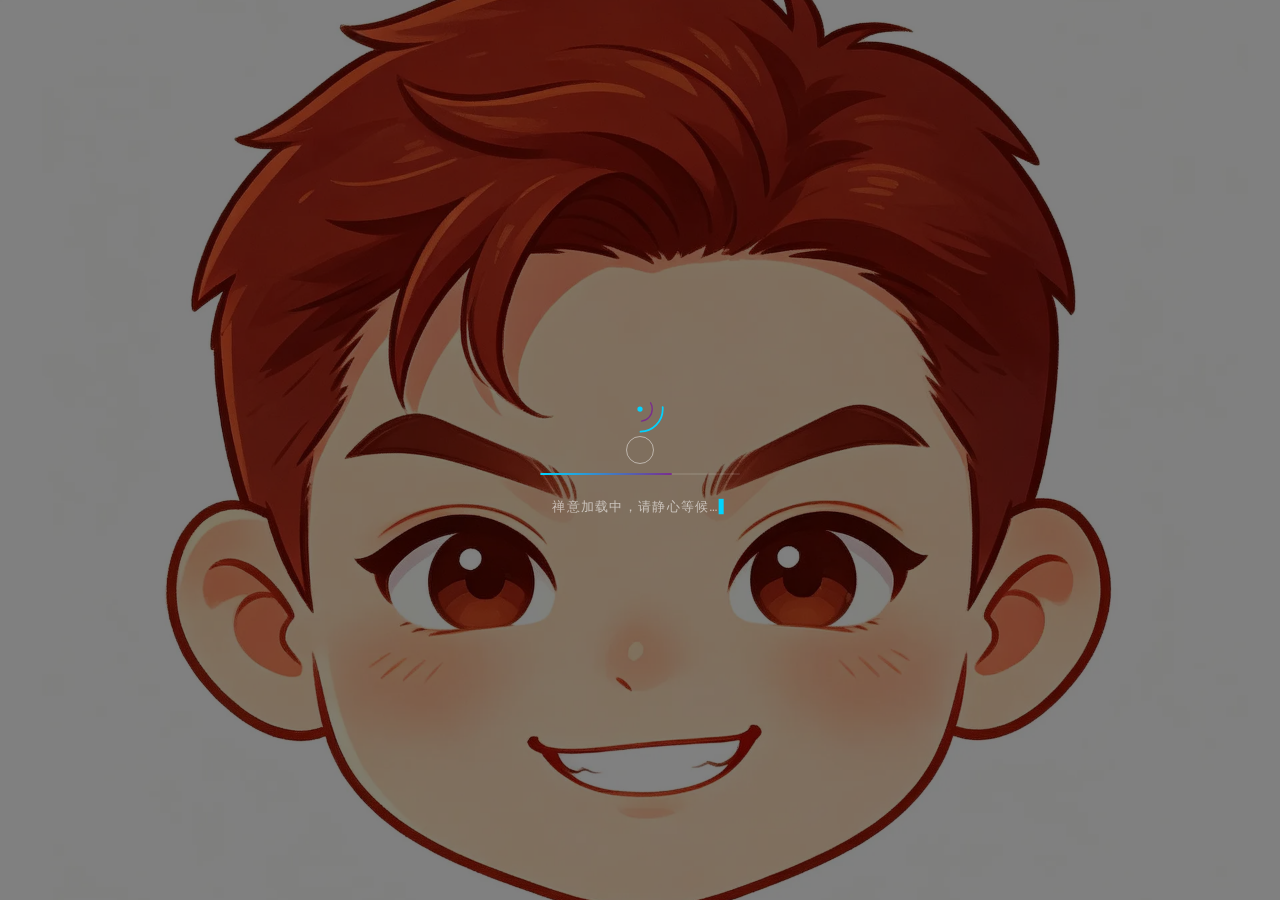
==== commit 3346dd98: "星空足迹升级为 Leaflet+CARTO 免Key真实地图" ====
--- a/index.html
+++ b/index.html
@@ -29,6 +29,8 @@
   <link rel="icon" href="favicon.ico" type="image/x-icon">
   <link rel="apple-touch-icon" href="apple-touch-icon.png">
   <link rel="canonical" href="https://zxw.lat">
+  <!-- Leaflet（星空足迹，免 Key）；CDN 失败时 starmap.js 自动降级 Canvas 2D 星图 -->
+  <link rel="stylesheet" href="https://cdn.jsdelivr.net/npm/leaflet@1.9.4/dist/leaflet.css">
   <link rel="stylesheet" href="css/style.css">
 
   <!-- JSON-LD 结构化数据 -->
@@ -464,7 +466,8 @@
   <!-- 15. 离线提示 -->
   <div id="offline-banner">您目前处于离线模式，但您的回忆依然陪伴着您。</div>
 
-  <!-- 脚本：配置先行，模块按依赖顺序加载 -->
+  <!-- 脚本：配置先行，模块按依赖顺序加载（defer 保证顺序；Leaflet 最先就绪） -->
+  <script src="https://cdn.jsdelivr.net/npm/leaflet@1.9.4/dist/leaflet.js" defer></script>
   <script src="js/config.js" defer></script>
   <script src="js/utils.js" defer></script>
   <script src="js/particles.js" defer></script>
--- a/css/style.css
+++ b/css/style.css
@@ -709,6 +709,43 @@
 .starmap-stats { margin-top: 16px; font-family: var(--mono); font-size: 13px; color: var(--text-dim); }
 .starmap-stats b { color: var(--cyan); }
 .starmap-tip { font-size: 12px; color: var(--text-faint); margin-top: 6px; }
+
+/* ---- Leaflet 赛博禅境定制：圆角 + 青紫辉光 + 暗色控件 ---- */
+#leaflet-map { border-radius: 16px; background: #05070f; font-family: var(--sans); }
+#starmap-stage:has(#leaflet-map) {
+  border-color: rgba(0, 212, 255, 0.25);
+  box-shadow: 0 0 40px rgba(0, 212, 255, 0.08), 0 0 80px rgba(123, 45, 142, 0.08),
+              inset 0 0 60px rgba(0, 0, 0, 0.35);
+}
+/* 缩放控件暗色化 */
+.leaflet-bar { border: 1px solid var(--glass-border) !important; border-radius: 10px !important; overflow: hidden; box-shadow: 0 0 16px rgba(0, 212, 255, 0.12) !important; }
+.leaflet-bar a {
+  background: rgba(10, 10, 18, 0.85) !important; color: var(--cyan) !important;
+  border-bottom: 1px solid rgba(255, 255, 255, 0.08) !important;
+  backdrop-filter: blur(10px); transition: all 0.3s var(--ease);
+}
+.leaflet-bar a:hover { background: rgba(0, 212, 255, 0.18) !important; color: #fff !important; }
+/* attribution 暗色小号，保留版权 */
+.leaflet-control-attribution {
+  background: rgba(0, 0, 0, 0.55) !important; color: rgba(255, 255, 255, 0.35) !important;
+  font-size: 10px !important; backdrop-filter: blur(6px); border-radius: 8px 0 0 0;
+}
+.leaflet-control-attribution a { color: rgba(0, 212, 255, 0.5) !important; }
+/* 弹窗：暗色 Glassmorphism */
+.star-popup .leaflet-popup-content-wrapper {
+  background: rgba(10, 10, 18, 0.88); backdrop-filter: blur(16px);
+  border: 1px solid rgba(0, 212, 255, 0.25); border-radius: 12px;
+  color: var(--text); box-shadow: 0 0 30px rgba(0, 212, 255, 0.15);
+}
+.star-popup .leaflet-popup-tip { background: rgba(10, 10, 18, 0.88); border: 1px solid rgba(0, 212, 255, 0.25); }
+.star-popup .leaflet-popup-content { margin: 12px 16px; font-family: var(--sans); letter-spacing: 0.05em; }
+.star-pop b { display: block; color: var(--cyan); font-size: 13px; margin-bottom: 4px; }
+.star-pop span { display: block; font-size: 13px; color: var(--text); line-height: 1.6; }
+.star-pop time { display: block; font-size: 10px; color: var(--text-faint); margin-top: 6px; font-family: var(--mono); }
+/* 星星标记 pulsating 由 starPulse 动画驱动（复用上方 @keyframes starPulse） */
+.star-marker { background: none; border: none; }
+/* 移动端触控优化 */
+.leaflet-container { -webkit-tap-highlight-color: transparent; touch-action: pan-x pan-y; }
 
 /* ================================ 星际终端留言板 ================================ */
 .terminal-panel {
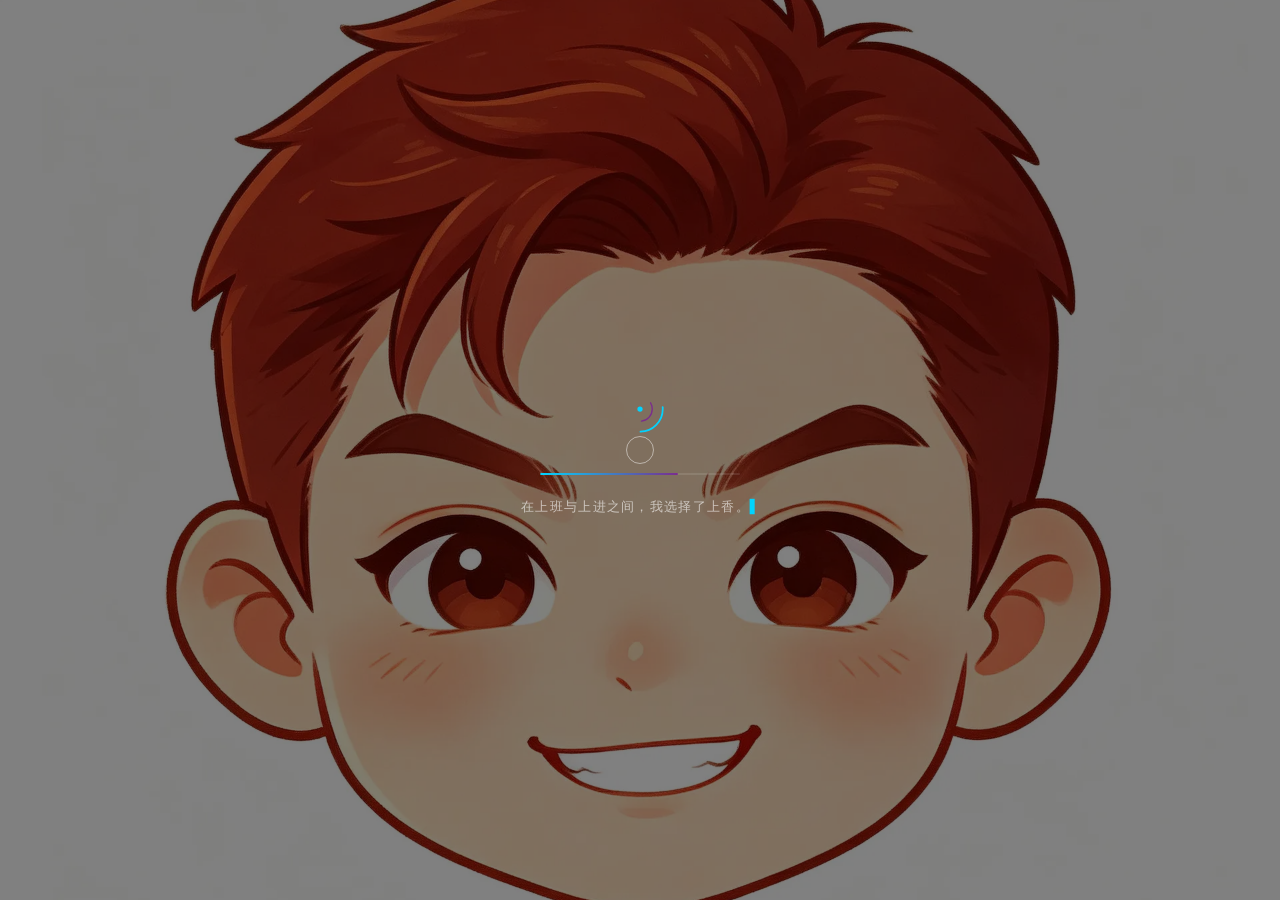
==== commit 4d6374ba: "足迹与留言接入 jsonblob 免Key云端全球共享" ====
--- a/index.html
+++ b/index.html
@@ -274,8 +274,11 @@
           <button class="back-btn">← 返回主页</button>
         </div>
         <div id="starmap-stage"></div>
-        <div class="starmap-stats" id="starmap-stats"></div>
-        <p class="starmap-tip">坐标已模糊化到 100m 范围 · 数据仅存本机（配置 Supabase 后可云端同步） · 清除浏览器数据可抹除足迹</p>
+        <div style="display:flex;align-items:center;gap:14px;flex-wrap:wrap">
+          <div class="starmap-stats" id="starmap-stats"></div>
+          <span class="sync-dot off">● 连接云端中…</span>
+        </div>
+        <p class="starmap-tip">坐标已模糊化到 100m 范围 · 足迹通过免 Key 云端全球共享（公共存储，请勿留敏感信息） · 清除浏览器数据可抹除本地副本</p>
       </div>
     </main>
 
@@ -293,6 +296,7 @@
             <span class="dot" style="background:#FFD700"></span>
             <span class="dot" style="background:#00FF88"></span>
             <span style="margin-left:8px">visitor@star-guest:~ — zxw.lat guestbook</span>
+            <span class="sync-dot off" style="margin-left:auto">● 连接云端中…</span>
           </div>
           <div class="msg-filter">
             <button data-filter="all" class="on">全部</button>
@@ -470,6 +474,7 @@
   <script src="https://cdn.jsdelivr.net/npm/leaflet@1.9.4/dist/leaflet.js" defer></script>
   <script src="js/config.js" defer></script>
   <script src="js/utils.js" defer></script>
+  <script src="js/cloud.js" defer></script>
   <script src="js/particles.js" defer></script>
   <script src="js/audio.js" defer></script>
   <script src="js/effects.js" defer></script>
--- a/css/style.css
+++ b/css/style.css
@@ -965,6 +965,16 @@
   border: 1px solid rgba(0, 212, 255, 0.15); opacity: 0; transition: opacity 0.5s;
 }
 #viz-ring.on { opacity: 1; }
+
+/* ---- 云端同步状态点：青色=云端已同步 / 灰色=本地模式 ---- */
+.sync-dot {
+  font-size: 11px; font-family: var(--mono); letter-spacing: 0.05em;
+  padding: 3px 12px; border-radius: 12px; white-space: nowrap;
+  border: 1px solid var(--glass-border); background: rgba(255, 255, 255, 0.03);
+  transition: all 0.4s var(--ease); cursor: default;
+}
+.sync-dot.ok { color: var(--cyan); border-color: rgba(0, 212, 255, 0.35); box-shadow: 0 0 12px rgba(0, 212, 255, 0.15); }
+.sync-dot.off { color: rgba(255, 255, 255, 0.4); }
 
 /* ================================ 响应式 ================================ */
 @media (max-width: 1024px) {
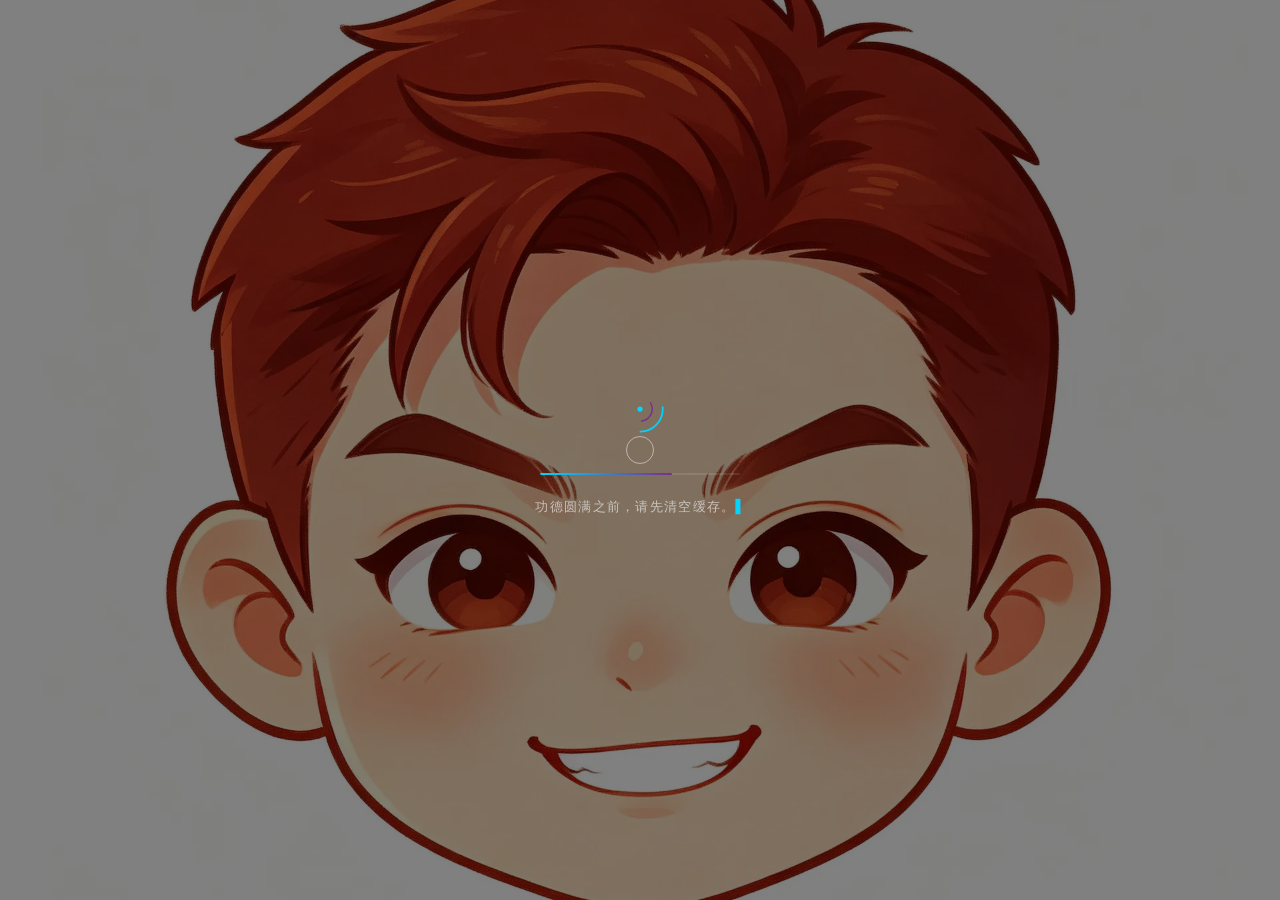
==== commit 24a633e1: "优化：鼠标短距零延迟/OG图改JPG全平台分享/Leaflet按需加载不卡首屏" ====
--- a/index.html
+++ b/index.html
@@ -10,7 +10,9 @@
   <meta name="keywords" content="赛博禅境,电子木鱼,赛博香炉,星空足迹,加密留言,菠萝吹雪">
   <meta property="og:title" content="ZXW.LAT | 赛博禅境 — 菠萝吹雪的私人领域">
   <meta property="og:description" content="在上班与上进之间，我选择了上香。这里是菠萝吹雪的赛博禅境，电子木鱼、赛博香炉、星空足迹...来，敲敲木鱼，积攒功德。">
-  <meta property="og:image" content="https://zxw.lat/assets/img/og-image.webp">
+  <meta property="og:image" content="https://zxw.lat/assets/img/og-image.jpg">
+  <meta property="og:image:type" content="image/jpeg">
+  <meta property="og:image:secure_url" content="https://zxw.lat/assets/img/og-image.jpg">
   <meta property="og:image:width" content="1200">
   <meta property="og:image:height" content="630">
   <meta property="og:image:alt" content="ZXW.LAT 赛博禅境 — 花海中的赛博修行者">
@@ -21,16 +23,18 @@
   <meta name="twitter:card" content="summary_large_image">
   <meta name="twitter:title" content="ZXW.LAT | 赛博禅境">
   <meta name="twitter:description" content="在上班与上进之间，我选择了上香。敲敲电子木鱼，赛博空间也能积攒功德 ✨">
-  <meta name="twitter:image" content="https://zxw.lat/assets/img/og-image.webp">
+  <meta name="twitter:image" content="https://zxw.lat/assets/img/og-image.jpg">
   <meta itemprop="name" content="ZXW.LAT | 赛博禅境">
   <meta itemprop="description" content="菠萝吹雪的赛博禅境 — 电子木鱼、赛博香炉、星空足迹、加密留言...来，敲敲木鱼，积攒功德 🐟✨">
-  <meta itemprop="image" content="https://zxw.lat/assets/img/og-image.webp">
+  <meta itemprop="image" content="https://zxw.lat/assets/img/og-image.jpg">
 
   <link rel="icon" href="favicon.ico" type="image/x-icon">
   <link rel="apple-touch-icon" href="apple-touch-icon.png">
   <link rel="canonical" href="https://zxw.lat">
-  <!-- Leaflet（星空足迹，免 Key）；CDN 失败时 starmap.js 自动降级 Canvas 2D 星图 -->
-  <link rel="stylesheet" href="https://cdn.jsdelivr.net/npm/leaflet@1.9.4/dist/leaflet.css">
+  <!-- CDN 预连接：加速云端数据与星空页 Leaflet（Leaflet 改为进入星空页时按需动态加载，不阻塞首屏） -->
+  <link rel="preconnect" href="https://cdn.jsdelivr.net" crossorigin>
+  <link rel="preconnect" href="https://jsonblob.com" crossorigin>
+  <link rel="dns-prefetch" href="https://basemaps.cartocdn.com">
   <link rel="stylesheet" href="css/style.css">
 
   <!-- JSON-LD 结构化数据 -->
@@ -470,8 +474,7 @@
   <!-- 15. 离线提示 -->
   <div id="offline-banner">您目前处于离线模式，但您的回忆依然陪伴着您。</div>
 
-  <!-- 脚本：配置先行，模块按依赖顺序加载（defer 保证顺序；Leaflet 最先就绪） -->
-  <script src="https://cdn.jsdelivr.net/npm/leaflet@1.9.4/dist/leaflet.js" defer></script>
+  <!-- 脚本：配置先行，模块按依赖顺序加载（defer 保证顺序）；Leaflet 由 starmap.js 进入星空页时按需注入 -->
   <script src="js/config.js" defer></script>
   <script src="js/utils.js" defer></script>
   <script src="js/cloud.js" defer></script>
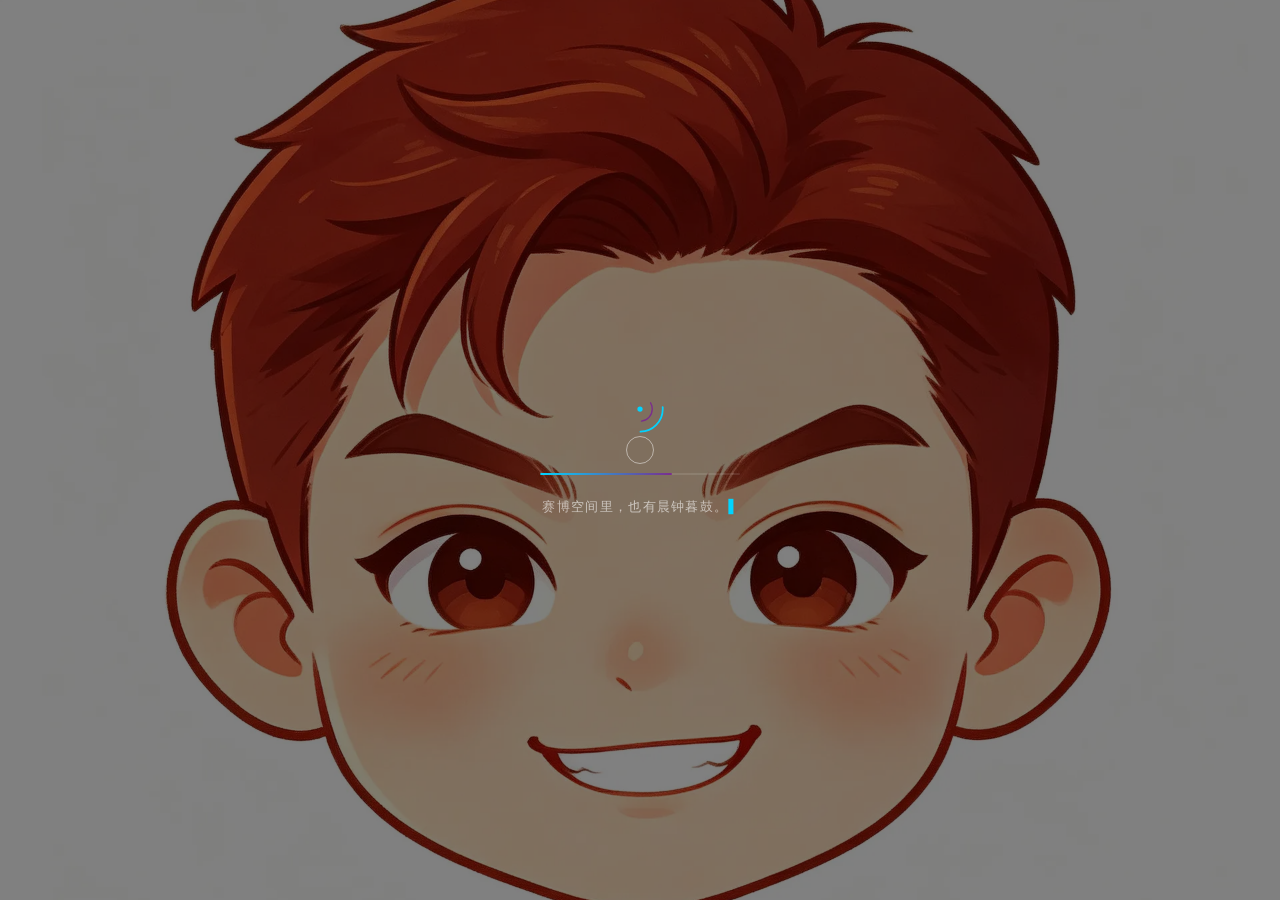
==== commit 70f7d566: "JS/CSS引用加版本号防浏览器缓存旧版" ====
--- a/index.html
+++ b/index.html
@@ -35,7 +35,7 @@
   <link rel="preconnect" href="https://cdn.jsdelivr.net" crossorigin>
   <link rel="preconnect" href="https://jsonblob.com" crossorigin>
   <link rel="dns-prefetch" href="https://basemaps.cartocdn.com">
-  <link rel="stylesheet" href="css/style.css">
+  <link rel="stylesheet" href="css/style.css?v=20260720">
 
   <!-- JSON-LD 结构化数据 -->
   <script type="application/ld+json">
@@ -475,18 +475,18 @@
   <div id="offline-banner">您目前处于离线模式，但您的回忆依然陪伴着您。</div>
 
   <!-- 脚本：配置先行，模块按依赖顺序加载（defer 保证顺序）；Leaflet 由 starmap.js 进入星空页时按需注入 -->
-  <script src="js/config.js" defer></script>
-  <script src="js/utils.js" defer></script>
-  <script src="js/cloud.js" defer></script>
-  <script src="js/particles.js" defer></script>
-  <script src="js/audio.js" defer></script>
-  <script src="js/effects.js" defer></script>
-  <script src="js/about.js" defer></script>
-  <script src="js/earth.js" defer></script>
-  <script src="js/starmap.js" defer></script>
-  <script src="js/guestbook.js" defer></script>
-  <script src="js/passion.js" defer></script>
-  <script src="js/admin.js" defer></script>
-  <script src="js/app.js" defer></script>
+  <script src="js/config.js?v=20260720" defer></script>
+  <script src="js/utils.js?v=20260720" defer></script>
+  <script src="js/cloud.js?v=20260720" defer></script>
+  <script src="js/particles.js?v=20260720" defer></script>
+  <script src="js/audio.js?v=20260720" defer></script>
+  <script src="js/effects.js?v=20260720" defer></script>
+  <script src="js/about.js?v=20260720" defer></script>
+  <script src="js/earth.js?v=20260720" defer></script>
+  <script src="js/starmap.js?v=20260720" defer></script>
+  <script src="js/guestbook.js?v=20260720" defer></script>
+  <script src="js/passion.js?v=20260720" defer></script>
+  <script src="js/admin.js?v=20260720" defer></script>
+  <script src="js/app.js?v=20260720" defer></script>
 </body>
 </html>
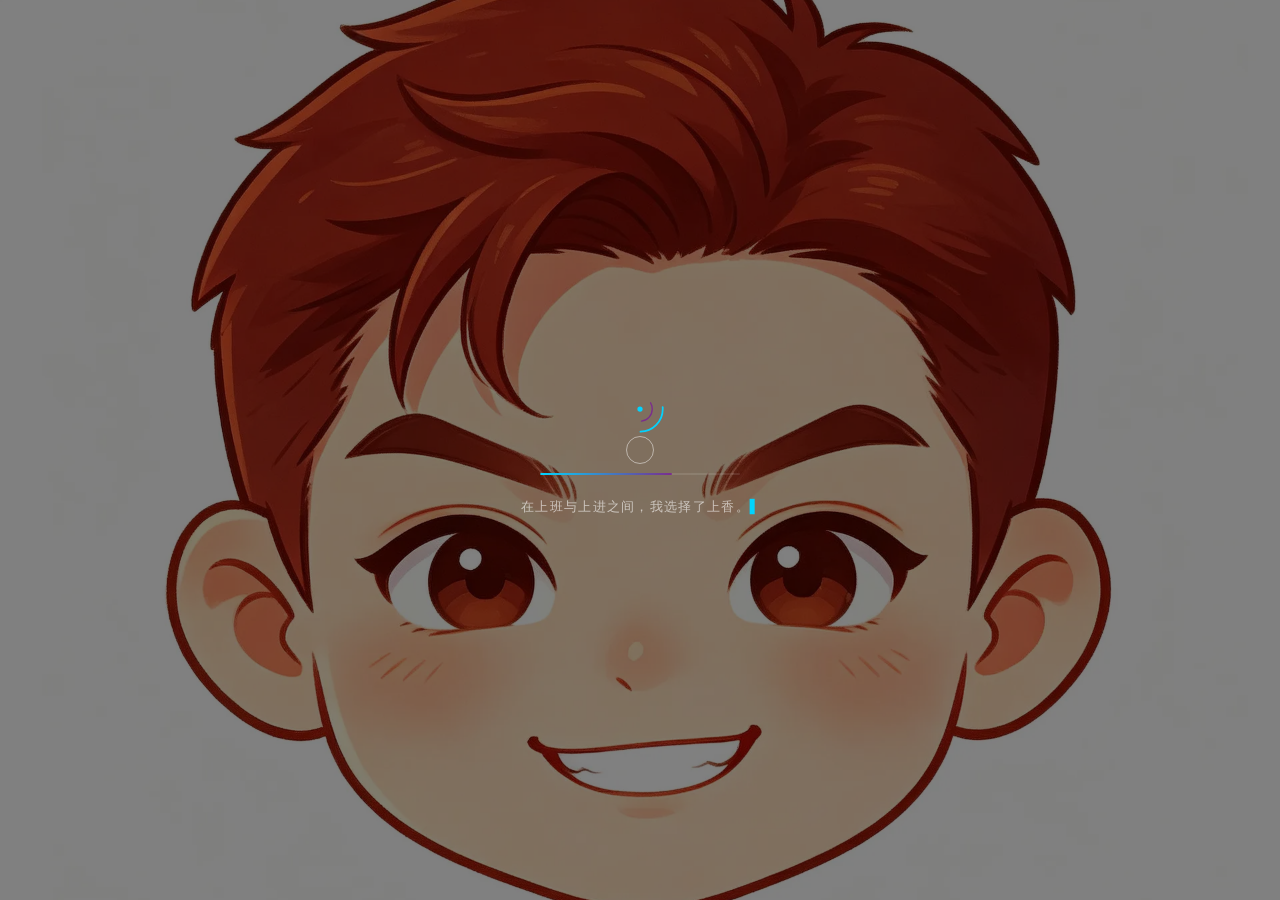
==== commit a49226a8: "十连击劲爆彩蛋+木鱼触觉反馈+版本号20260721" ====
--- a/index.html
+++ b/index.html
@@ -35,7 +35,7 @@
   <link rel="preconnect" href="https://cdn.jsdelivr.net" crossorigin>
   <link rel="preconnect" href="https://jsonblob.com" crossorigin>
   <link rel="dns-prefetch" href="https://basemaps.cartocdn.com">
-  <link rel="stylesheet" href="css/style.css?v=20260720">
+  <link rel="stylesheet" href="css/style.css?v=20260721">
 
   <!-- JSON-LD 结构化数据 -->
   <script type="application/ld+json">
@@ -475,18 +475,18 @@
   <div id="offline-banner">您目前处于离线模式，但您的回忆依然陪伴着您。</div>
 
   <!-- 脚本：配置先行，模块按依赖顺序加载（defer 保证顺序）；Leaflet 由 starmap.js 进入星空页时按需注入 -->
-  <script src="js/config.js?v=20260720" defer></script>
-  <script src="js/utils.js?v=20260720" defer></script>
-  <script src="js/cloud.js?v=20260720" defer></script>
-  <script src="js/particles.js?v=20260720" defer></script>
-  <script src="js/audio.js?v=20260720" defer></script>
-  <script src="js/effects.js?v=20260720" defer></script>
-  <script src="js/about.js?v=20260720" defer></script>
-  <script src="js/earth.js?v=20260720" defer></script>
-  <script src="js/starmap.js?v=20260720" defer></script>
-  <script src="js/guestbook.js?v=20260720" defer></script>
-  <script src="js/passion.js?v=20260720" defer></script>
-  <script src="js/admin.js?v=20260720" defer></script>
-  <script src="js/app.js?v=20260720" defer></script>
+  <script src="js/config.js?v=20260721" defer></script>
+  <script src="js/utils.js?v=20260721" defer></script>
+  <script src="js/cloud.js?v=20260721" defer></script>
+  <script src="js/particles.js?v=20260721" defer></script>
+  <script src="js/audio.js?v=20260721" defer></script>
+  <script src="js/effects.js?v=20260721" defer></script>
+  <script src="js/about.js?v=20260721" defer></script>
+  <script src="js/earth.js?v=20260721" defer></script>
+  <script src="js/starmap.js?v=20260721" defer></script>
+  <script src="js/guestbook.js?v=20260721" defer></script>
+  <script src="js/passion.js?v=20260721" defer></script>
+  <script src="js/admin.js?v=20260721" defer></script>
+  <script src="js/app.js?v=20260721" defer></script>
 </body>
 </html>
